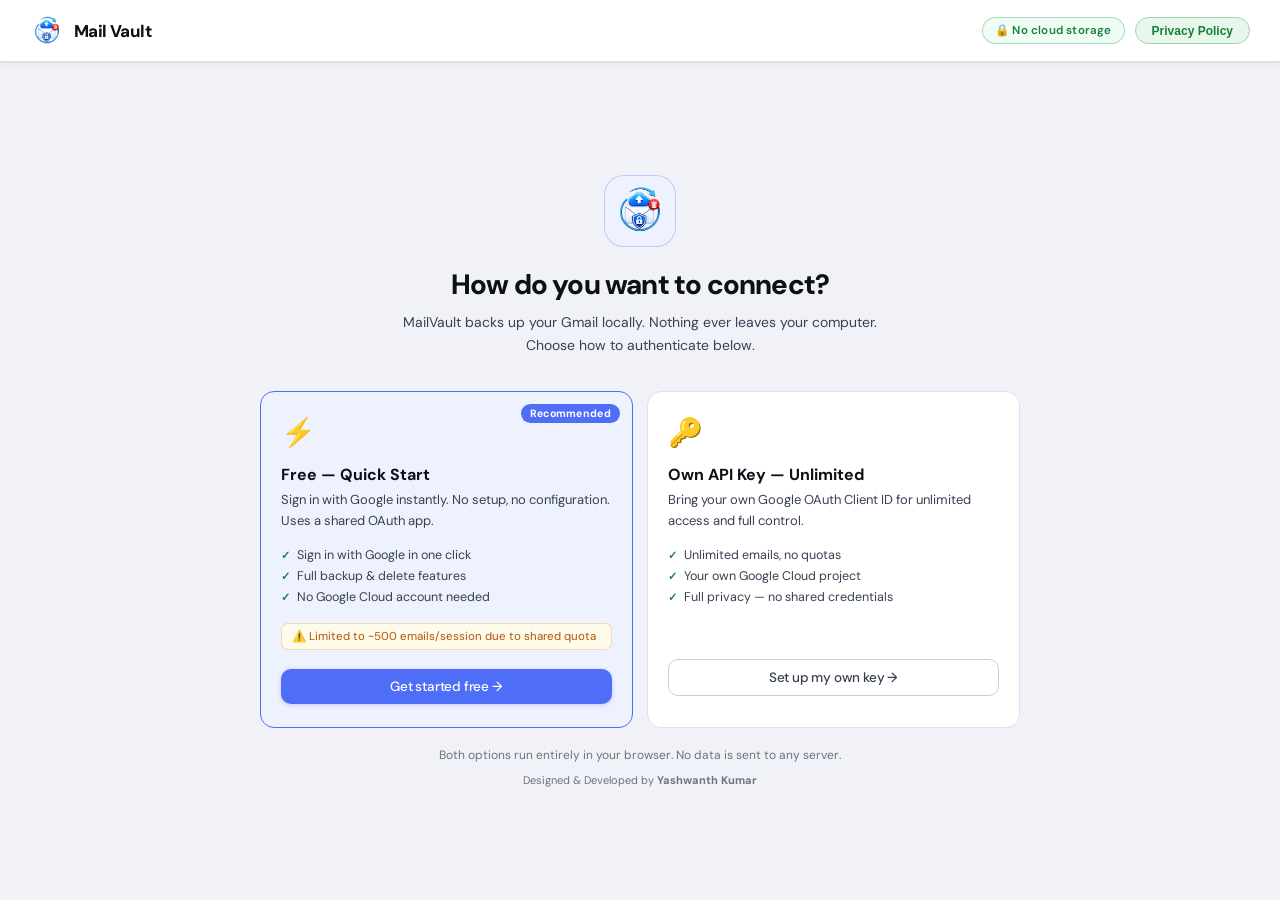
==== index.html @ 52eaf124 "Rename mailvault.html to index.html" ====
<!DOCTYPE html>
<html lang="en">
<head>
<meta charset="UTF-8">
<meta name="viewport" content="width=device-width, initial-scale=1.0">
<title>MailVault — Gmail Backup</title>
<link href="https://fonts.googleapis.com/css2?family=DM+Sans:ital,opsz,wght@0,9..40,300;0,9..40,400;0,9..40,500;0,9..40,600;0,9..40,700;1,9..40,300&family=DM+Mono:wght@400;500&display=swap" rel="stylesheet">
<style>
:root{
  --bg:#f0f2f7;
  --bg2:#ffffff;
  --bg3:#f5f6f9;
  --bg4:#e4e7ed;
  --br:#dde1e9;
  --br2:#c8cdd8;
  --tx:#0d1117;
  --tx2:#374151;
  --tx3:#6b7280;
  --ac:#4f6ef7;
  --ac2:#3a58e0;
  --acbg:#eef1fe;
  --acbr:rgba(79,110,247,.3);
  --gn:#15803d;
  --gnbg:#f0fdf4;
  --gnbr:rgba(21,128,61,.3);
  --rd:#dc2626;
  --rdbg:#fef2f2;
  --rdbr:rgba(220,38,38,.25);
  --am:#b45309;
  --ambg:#fffbeb;
  --r:10px;
  --rl:14px;
  --sh:0 1px 3px rgba(0,0,0,.06),0 4px 16px rgba(0,0,0,.06);
  --shsm:0 2px 6px rgba(0,0,0,.07);
  --shmd:0 8px 32px rgba(0,0,0,.12);
}
*,*::before,*::after{box-sizing:border-box;margin:0;padding:0}
html{font-size:15px;-webkit-font-smoothing:antialiased;-moz-osx-font-smoothing:grayscale}
body{font-family:'DM Sans',sans-serif;background:var(--bg);color:var(--tx);min-height:100vh}
code,.mono{font-family:'DM Mono',monospace}

::-webkit-scrollbar{width:6px;height:6px}
::-webkit-scrollbar-track{background:transparent}
::-webkit-scrollbar-thumb{background:var(--bg4);border-radius:3px}

/* HEADER */
header{
  background:rgba(255,255,255,.97);
  backdrop-filter:blur(20px);
  border-bottom:1px solid var(--br);
  height:62px;display:flex;align-items:center;justify-content:space-between;
  padding:0 2rem;position:sticky;top:0;z-index:50;
  box-shadow:0 1px 0 var(--br),0 2px 8px rgba(0,0,0,.05);
}
.privacy-btn{
    display:inline-flex;
    align-items:center;
    justify-content:center;

    padding:8px 16px;      /* match badge */
    height:27.5px;           /* fixed height */

    border-radius:999px;
    border:1px solid #9fd3a9;

    background:#e8f7ec;
    color:#15803d;

    font-size:12px;
    font-weight:600;
    text-decoration:none;

    box-sizing:border-box;
    transition:all .2s ease;
}

.privacy-btn:hover{
    background:#fee2e2;
    border-color:#fca5a5;
    color:#dc2626;
}
.logo{display:flex;align-items:center;gap:10px;font-size:17px;font-weight:800;letter-spacing:-.6px;color:var(--tx)}
.logo-icon{
  width:34px;height:34px;border-radius:10px;
  background:transparent;
  display:flex;align-items:center;justify-content:center;
  box-shadow:none;
}
.logo em{color:var(--ac);font-style:normal}
.hdr-r{display:flex;align-items:center;gap:10px}
.badge{font-size:11.5px;font-weight:600;padding:5px 12px;border-radius:20px;background:var(--gnbg);color:var(--gn);border:1px solid var(--gnbr);letter-spacing:.2px}
.uchip{display:none;align-items:center;gap:8px;background:var(--bg3);border:1px solid var(--br);border-radius:30px;padding:4px 12px 4px 5px}
.uav{width:28px;height:28px;border-radius:50%;background:linear-gradient(135deg,#4f6ef7,#818cf8);color:#fff;display:flex;align-items:center;justify-content:center;font-size:12px;font-weight:700}
.uem{font-size:12.5px;color:var(--tx2);font-weight:500}
.usig{background:none;border:none;color:var(--tx3);font-size:12px;cursor:pointer;padding:2px 6px;border-radius:5px;transition:color .15s;font-family:inherit}
.usig:hover{color:var(--rd)}

/* BUTTONS */
.btn{display:inline-flex;align-items:center;justify-content:center;gap:7px;padding:9px 18px;border-radius:var(--r);font-size:13.5px;font-weight:500;cursor:pointer;border:none;transition:all .15s;white-space:nowrap;font-family:'DM Sans',sans-serif;letter-spacing:-.2px}
.btn:disabled{opacity:.35;cursor:not-allowed}
.btn-pr{background:var(--ac);color:#fff;box-shadow:0 1px 4px rgba(79,110,247,.3)}
.btn-pr:hover:not(:disabled){background:var(--ac2);transform:translateY(-1px);box-shadow:0 4px 12px rgba(79,110,247,.35)}
.btn-gh{background:var(--bg2);color:var(--tx2);border:1px solid var(--br2)}
.btn-gh:hover:not(:disabled){background:var(--bg3);color:var(--tx)}
.btn-gn{background:var(--gnbg);color:var(--gn);border:1px solid var(--gnbr)}
.btn-gn:hover:not(:disabled){background:#dcfce7}
.btn-rd{background:var(--rdbg);color:var(--rd);border:1px solid var(--rdbr)}
.btn-rd:hover:not(:disabled){background:#fecaca}
.btn-sm{padding:6px 13px;font-size:12.5px}
.btn-full{width:100%}

/* ═══ NEW: LANDING / TIER SELECTION ═════════════════════════════════ */
#landing-screen{display:flex;align-items:center;justify-content:center;min-height:calc(100vh - 62px);padding:2rem}
.tier-wrap{max-width:760px;width:100%;text-align:center}
.tier-hero{margin-bottom:2.25rem}
.tier-icon{width:72px;height:72px;border-radius:20px;background:var(--acbg);border:1px solid var(--acbr);display:flex;align-items:center;justify-content:center;margin:0 auto 1.25rem;font-size:32px}
.tier-title{font-size:28px;font-weight:800;letter-spacing:-.8px;margin-bottom:.5rem}
.tier-sub{font-size:14px;color:var(--tx2);line-height:1.65}
.tier-cards{display:grid;grid-template-columns:1fr 1fr;gap:14px;margin-bottom:1.25rem}
.tier-card{background:var(--bg2);border:1.5px solid var(--br);border-radius:var(--rl);padding:1.5rem 1.35rem;text-align:left;cursor:pointer;transition:all .2s;position:relative;overflow:hidden}
.tier-card:hover{border-color:var(--ac);box-shadow:var(--shmd);transform:translateY(-2px)}
.tier-card.recommended{border-color:var(--ac);background:var(--acbg)}
.tier-card.recommended::before{content:'Recommended';position:absolute;top:12px;right:12px;font-size:10.5px;font-weight:700;background:var(--ac);color:#fff;padding:3px 9px;border-radius:20px;letter-spacing:.3px}
.tc-icon{font-size:28px;margin-bottom:.85rem}
.tc-name{font-size:16px;font-weight:700;margin-bottom:.35rem;color:var(--tx)}
.tc-desc{font-size:13px;color:var(--tx2);line-height:1.6;margin-bottom:1rem}
.tc-perks{display:flex;flex-direction:column;gap:5px;margin-bottom:1.25rem}
.tc-perk{font-size:12.5px;color:var(--tx2);display:flex;align-items:flex-start;gap:7px}
.tc-perk::before{content:'✓';color:var(--gn);font-weight:700;font-size:11px;margin-top:1px;flex-shrink:0}
.tc-limit{font-size:11.5px;color:var(--am);background:var(--ambg);border:1px solid rgba(180,83,9,.2);padding:5px 10px;border-radius:7px;margin-bottom:1.25rem}
.tier-footer{font-size:12px;color:var(--tx3);line-height:1.55}

/* ═══ MODIFIED LOGIN ═══════════════════════════════════════════════════ */
#login-screen{display:none;align-items:center;justify-content:center;min-height:calc(100vh - 62px);padding:2rem}
.lcrd{background:var(--bg2);border:1px solid var(--br);border-radius:20px;box-shadow:var(--shmd);padding:2.5rem 2.25rem;max-width:480px;width:100%;text-align:center;position:relative;overflow:hidden}
.lcrd::before{content:'';position:absolute;top:-80px;left:50%;transform:translateX(-50%);width:300px;height:200px;background:radial-gradient(ellipse,rgba(79,110,247,.08) 0%,transparent 70%);pointer-events:none}
.lic{width:64px;height:64px;border-radius:18px;background:var(--acbg);border:1px solid var(--acbr);display:flex;align-items:center;justify-content:center;margin:0 auto 1.25rem;font-size:28px}
.ltit{font-size:24px;font-weight:700;letter-spacing:-.6px;margin-bottom:.45rem}
.lsub{font-size:13.5px;color:var(--tx2);line-height:1.65;margin-bottom:1.75rem}
.pbox2{background:var(--bg3);border:1px solid var(--br);border-radius:var(--r);padding:.9rem 1.1rem;text-align:left;margin-bottom:1.5rem}
.ptit{font-size:10.5px;font-weight:600;text-transform:uppercase;letter-spacing:.8px;color:var(--tx3);margin-bottom:.65rem}
.perm{display:flex;align-items:center;gap:9px;font-size:13px;color:var(--tx2);padding:4px 0}
.pok::before{content:'✓';color:var(--gn);font-weight:700;font-size:11px;width:18px;height:18px;background:var(--gnbg);border:1px solid var(--gnbr);border-radius:50%;display:inline-flex;align-items:center;justify-content:center;flex-shrink:0}
.pno::before{content:'✗';color:var(--rd);font-weight:700;font-size:11px;width:18px;height:18px;background:var(--rdbg);border:1px solid var(--rdbr);border-radius:50%;display:inline-flex;align-items:center;justify-content:center;flex-shrink:0}
.priv{font-size:11.5px;color:var(--tx3);margin-top:.9rem;line-height:1.55}
.steps{text-align:left;margin-bottom:1.25rem}
.step{display:flex;gap:12px;padding:10px 0;border-bottom:1px solid var(--br);font-size:13px;color:var(--tx2);line-height:1.55}
.step:last-child{border:none}
.snum{width:22px;height:22px;border-radius:50%;background:var(--acbg);border:1px solid var(--acbr);color:var(--ac);display:flex;align-items:center;justify-content:center;font-size:11px;font-weight:700;flex-shrink:0;margin-top:1px}
.step a{color:var(--ac);text-decoration:none}.step a:hover{text-decoration:underline}
.step code{background:var(--bg3);padding:1px 6px;border-radius:5px;font-size:12px;border:1px solid var(--br);color:var(--tx2)}
.flbl{display:block;font-size:12px;font-weight:500;color:var(--tx2);text-align:left;margin-bottom:6px}
.finp{width:100%;font-size:13px;padding:10px 13px;border:1px solid var(--br2);border-radius:var(--r);background:var(--bg2);color:var(--tx);outline:none;transition:all .15s;margin-bottom:12px;font-family:inherit}
.finp:focus{border-color:var(--ac);box-shadow:0 0 0 3px rgba(79,110,247,.1)}
.finp::placeholder{color:var(--tx3)}
.back-link{font-size:12.5px;color:var(--tx3);cursor:pointer;margin-top:1rem;display:inline-block;text-decoration:underline}
.back-link:hover{color:var(--ac)}

/* free tier notice inside login card */
.free-notice{background:var(--gnbg);border:1px solid var(--gnbr);border-radius:var(--r);padding:.75rem 1rem;text-align:left;font-size:13px;color:var(--gn);margin-bottom:1.25rem;line-height:1.55}
.free-notice strong{display:block;margin-bottom:3px;font-size:13.5px}

/* DASHBOARD */
#dash{display:none;max-width:1140px;margin:0 auto;padding:1.75rem 1.5rem 6rem}

/* STAT CARDS */
.sgrid{display:grid;grid-template-columns:repeat(5,1fr);gap:12px;margin-bottom:1.4rem}
.scard{background:var(--bg2);border:1px solid var(--br);border-radius:var(--rl);padding:1.1rem 1.25rem;position:relative;overflow:hidden;box-shadow:var(--shsm);transition:box-shadow .2s,transform .15s}
.scard:hover{box-shadow:var(--shmd);transform:translateY(-1px)}
.scard::after{content:'';position:absolute;top:0;left:0;right:0;height:3px;background:linear-gradient(90deg,var(--ac),#818cf8);opacity:0;transition:opacity .2s}
.scard:hover::after{opacity:1}
.slbl{font-size:10px;font-weight:700;text-transform:uppercase;letter-spacing:.9px;color:var(--tx3);margin-bottom:8px}
.sval{font-size:28px;font-weight:800;letter-spacing:-1.5px;color:var(--tx);line-height:1}
.ssub{font-size:11.5px;color:var(--tx3);margin-top:5px;font-weight:500}
.scard-icon{position:absolute;top:.9rem;right:.9rem;width:34px;height:34px;border-radius:9px;display:flex;align-items:center;justify-content:center;font-size:16px;background:var(--acbg);border:1px solid var(--acbr)}
.scard-icon.red{background:var(--rdbg);border-color:var(--rdbr)}
.scard-icon.green{background:var(--gnbg);border-color:var(--gnbr)}
.scard-icon.amber{background:var(--ambg);border-color:rgba(180,83,9,.2)}

/* DATE RANGE SECTION */
.drp-section{background:var(--bg2);border:1px solid var(--br);border-radius:var(--rl);padding:1.4rem 1.5rem;margin-bottom:12px;box-shadow:var(--shsm)}
.drp-title{font-size:13.5px;font-weight:700;color:var(--tx);margin-bottom:1rem;display:flex;align-items:center;gap:8px}
.drp-title span{color:var(--tx3);font-weight:400;font-size:13px}
.drp-row{display:flex;align-items:flex-end;gap:12px;flex-wrap:wrap}
.drp-grp{display:flex;flex-direction:column;gap:6px;min-width:120px}
.drp-grp label{font-size:11px;font-weight:600;text-transform:uppercase;letter-spacing:.6px;color:var(--tx3)}
.drp-inner{display:flex;gap:6px}
.fsel{padding:9px 30px 9px 12px;border:1px solid var(--br2);border-radius:var(--r);font-size:13px;background:var(--bg2);color:var(--tx);outline:none;cursor:pointer;font-family:inherit;transition:all .15s;appearance:none;-webkit-appearance:none;background-image:url("data:image/svg+xml,%3Csvg xmlns='http://www.w3.org/2000/svg' width='12' height='12' viewBox='0 0 24 24' fill='none' stroke='%239ca3af' stroke-width='2'%3E%3Cpath d='M6 9l6 6 6-6'/%3E%3C/svg%3E");background-repeat:no-repeat;background-position:right 10px center}
.fsel:focus{border-color:var(--ac);box-shadow:0 0 0 3px rgba(79,110,247,.1)}
.drp-sep{display:flex;align-items:center;padding-bottom:10px;color:var(--tx3);font-size:13px;font-weight:500}
.drp-actions{display:flex;gap:8px;align-items:flex-end;padding-bottom:1px;margin-left:auto}

/* TOOLBAR */
.tbar{background:var(--bg2);border:1px solid var(--br);border-radius:var(--r);padding:.75rem 1rem;margin-bottom:10px;display:flex;align-items:center;gap:10px;flex-wrap:wrap;box-shadow:var(--shsm)}
.swrap{flex:1;min-width:200px;position:relative}
.sico{position:absolute;left:11px;top:50%;transform:translateY(-50%);color:var(--tx3);pointer-events:none;font-size:14px}
.sinp{width:100%;padding:8.5px 12px 8.5px 34px;border:1px solid var(--br2);border-radius:var(--r);font-size:13.5px;background:var(--bg);color:var(--tx);outline:none;transition:all .15s;font-family:inherit}
.sinp:focus{border-color:var(--ac);box-shadow:0 0 0 3px rgba(79,110,247,.1)}
.sinp::placeholder{color:var(--tx3)}

/* EMAIL LIST */
.lcrd2{background:var(--bg2);border:1px solid var(--br);border-radius:var(--rl);overflow:hidden;box-shadow:var(--shsm)}
.lhdr{display:flex;align-items:center;gap:10px;padding:.8rem 1.1rem;background:var(--bg3);border-bottom:1px solid var(--br);font-size:13px;color:var(--tx2)}
.lhdr label{cursor:pointer;display:flex;align-items:center;gap:8px;font-weight:600}
.sbadge{background:var(--acbg);color:var(--ac);border:1px solid var(--acbr);font-size:11.5px;font-weight:700;padding:2px 10px;border-radius:12px}
.plbl{margin-left:auto;font-size:12px;color:var(--tx3);font-weight:500}
.erows{display:flex;flex-direction:column}
.erow{display:flex;align-items:center;gap:12px;padding:12px 14px;border-bottom:1px solid var(--br);cursor:pointer;transition:background .1s;user-select:none}
.erow:last-child{border-bottom:none}
.erow:hover{background:#f8f9ff}
.erow.sel{background:var(--acbg)}
.erow input[type=checkbox]{width:16px;height:16px;flex-shrink:0;accent-color:var(--ac);cursor:pointer}
.emeta{flex:1;min-width:0;display:grid;grid-template-columns:200px 1fr;gap:0 12px;align-items:center}
.efrom{font-size:13px;font-weight:700;color:var(--tx);white-space:nowrap;overflow:hidden;text-overflow:ellipsis}
.esubj{font-size:13.5px;color:var(--tx2);white-space:nowrap;overflow:hidden;text-overflow:ellipsis}
.esubj em{color:var(--tx3);font-style:normal}
.esz{font-size:11.5px;color:var(--tx3);flex-shrink:0;width:55px;text-align:right;font-weight:500}
.edt{font-size:11.5px;color:var(--tx3);flex-shrink:0;width:90px;text-align:right;font-weight:500}
.empty{padding:4.5rem 2rem;text-align:center;color:var(--tx3);font-size:14px}
.eico{font-size:40px;margin-bottom:.85rem;opacity:.5}
.empty-title{font-size:16px;font-weight:700;color:var(--tx2);margin-bottom:.4rem}
.empty-sub{font-size:13px;color:var(--tx3);line-height:1.6}
.pgn{display:flex;justify-content:center;align-items:center;gap:8px;padding:.85rem;border-top:1px solid var(--br);background:var(--bg3)}

/* TABS */
.tabs{display:flex;border-bottom:1px solid var(--br);background:var(--bg3)}
.tab{padding:11px 18px;font-size:13.5px;font-weight:500;color:var(--tx3);cursor:pointer;border-bottom:2px solid transparent;margin-bottom:-1px;transition:all .15s;display:flex;align-items:center;gap:6px}
.tab.on{color:var(--ac);border-bottom-color:var(--ac)}
.tab:hover:not(.on){color:var(--tx2)}
.tpan{display:none;padding:1.1rem}.tpan.on{display:block}

/* LOG */
#logbox{font-family:'DM Mono',monospace;font-size:12px;background:#f8f9fb;color:#4b5563;border-radius:8px;border:1px solid var(--br);padding:1rem;max-height:320px;overflow-y:auto;line-height:2}
.lok{color:#16a34a}.lerr{color:#dc2626}.linf{color:#4f6ef7}

/* ACTION BAR */
.abar{position:fixed;bottom:0;left:0;right:0;z-index:40;background:rgba(255,255,255,.98);backdrop-filter:blur(20px);border-top:1px solid var(--br);box-shadow:0 -4px 24px rgba(0,0,0,.08);display:flex;align-items:center;justify-content:space-between;padding:.9rem 2rem;gap:12px}
.ainf{font-size:13.5px;color:var(--tx2);font-weight:500}.ainf strong{color:var(--tx);font-weight:700}
.abtns{display:flex;gap:8px}

/* MODALS */
.mbg{display:none;position:fixed;inset:0;background:rgba(0,0,0,.35);backdrop-filter:blur(4px);z-index:200;align-items:center;justify-content:center}
.mbox{background:var(--bg2);border-radius:var(--rl);padding:1.75rem 2rem;max-width:440px;width:90%;box-shadow:var(--shmd);border:1px solid var(--br);animation:mslide .2s ease}
@keyframes mslide{from{transform:translateY(8px);opacity:0}to{transform:translateY(0);opacity:1}}
.mtit{font-size:18px;font-weight:700;margin-bottom:.5rem;letter-spacing:-.4px}
.mbdy{font-size:13.5px;color:var(--tx2);line-height:1.65;margin-bottom:1.5rem}
.mft{display:flex;gap:8px;justify-content:flex-end}

/* PROGRESS MODAL */
#progmod{display:none;position:fixed;inset:0;background:rgba(0,0,0,.4);backdrop-filter:blur(4px);z-index:300;align-items:center;justify-content:center}
.pmod-box{background:var(--bg2);border-radius:var(--rl);padding:1.75rem 2rem;max-width:500px;width:90%;box-shadow:var(--shmd);border:1px solid var(--br);animation:mslide .2s ease}
.prog-header{display:flex;align-items:flex-start;justify-content:space-between;gap:12px;margin-bottom:.25rem}
.ptitl{font-size:16px;font-weight:700;letter-spacing:-.3px;color:var(--tx);flex:1;line-height:1.4}
.pstat{font-size:12.5px;color:var(--tx3);margin-bottom:1rem;min-height:18px}
.ptrk{height:8px;background:var(--bg4);border-radius:6px;overflow:hidden;margin-bottom:.5rem}
.pfil{height:100%;background:linear-gradient(90deg,var(--ac),#818cf8);border-radius:6px;width:0%;transition:width .3s ease}
.prog-meta{display:flex;justify-content:space-between;align-items:center;margin-bottom:1.1rem}
.prog-count{font-size:12px;color:var(--tx3)}
.prog-count strong{color:var(--tx);font-weight:600}
.prog-time{font-size:12px;font-weight:500;padding:3px 10px;border-radius:20px;background:var(--acbg);color:var(--ac);border:1px solid var(--acbr)}
.prog-time.done{background:var(--gnbg);color:var(--gn);border-color:var(--gnbr)}
.stages{display:flex;gap:6px;margin-bottom:1.1rem;flex-wrap:wrap}
.stage-pill{font-size:11px;font-weight:500;padding:3px 10px;border-radius:20px;background:var(--bg3);color:var(--tx3);border:1px solid var(--br);transition:all .2s}
.stage-pill.active{background:var(--acbg);color:var(--ac);border-color:var(--acbr)}
.stage-pill.done-pill{background:var(--gnbg);color:var(--gn);border-color:var(--gnbr)}
.att-prog{display:none;background:var(--bg3);border:1px solid var(--br);border-radius:8px;padding:.65rem .9rem;margin-bottom:1rem}
.att-prog.show{display:block}
.att-label{font-size:11.5px;color:var(--tx2);margin-bottom:5px;white-space:nowrap;overflow:hidden;text-overflow:ellipsis}
.att-bar-wrap{height:4px;background:var(--bg4);border-radius:3px;overflow:hidden}
.att-bar{height:100%;background:var(--am);border-radius:3px;width:0%;transition:width .2s}
.pspin{display:flex;align-items:center;gap:10px;font-size:12.5px;color:var(--tx2);margin-bottom:1rem}
.spin{width:14px;height:14px;border:2px solid var(--acbr);border-top-color:var(--ac);border-radius:50%;animation:sp .65s linear infinite;flex-shrink:0}
@keyframes sp{to{transform:rotate(360deg)}}
.prog-tip{background:var(--bg3);border:1px solid var(--br);border-radius:8px;padding:.6rem .9rem;font-size:12px;color:var(--tx3);margin-bottom:1rem;line-height:1.5}
.prog-tip strong{color:var(--tx2)}
.prog-footer{display:flex;align-items:center;justify-content:space-between}

/* NOTICES */
.notice{font-size:13px;padding:10px 14px;border-radius:8px;line-height:1.55;margin-bottom:1rem}
.nblue{background:var(--acbg);color:var(--ac);border:1px solid var(--acbr)}
.namber{background:var(--ambg);color:var(--am);border:1px solid rgba(180,83,9,.2)}
.result-notice{display:none;margin:12px;font-size:13px;padding:10px 14px;border-radius:8px;line-height:1.55}

/* tier-mode badge shown in header area */
.tier-badge{font-size:11px;font-weight:600;padding:4px 10px;border-radius:20px;background:var(--acbg);color:var(--ac);border:1px solid var(--acbr)}
.tier-badge.pro{background:var(--ambg);color:var(--am);border-color:rgba(180,83,9,.2)}

@media(max-width:900px){
  .sgrid{grid-template-columns:repeat(3,1fr)}
  .tier-cards{grid-template-columns:1fr}
}
@media(max-width:720px){
  .sgrid{grid-template-columns:repeat(2,1fr)}
  .emeta{grid-template-columns:1fr}
  .efrom{display:none}
  #dash{padding:1rem 1rem 5rem}
  .abar{padding:.75rem 1rem}
  .drp-row{gap:8px}
  .drp-actions{margin-left:0;width:100%}
  .drp-actions .btn{flex:1}
  .stages{display:none}
}
</style>
</head>
<body>

<header>
  <div class="logo">
    <div class="logo-icon"><img src="logo.png" width="42" height="42" style="border-radius:6px"></div>
    Mail Vault
  </div>
  <div class="hdr-r">
    <span class="badge">🔒 No cloud storage</span>
<button onclick="window.location.href='privacy.html'" class="privacy-btn">
      Privacy Policy
    </button>    <span id="tier-badge-hdr" style="display:none" class="tier-badge"></span>
    <div id="uchip" class="uchip">
      <div class="uav" id="uav">?</div>
      <span class="uem" id="uem"></span>
      <button class="usig" onclick="signOut()">Sign out</button>
    </div>
  </div>
</header>

<!-- ════════════ LANDING: TIER SELECTION ════════════ -->
<div id="landing-screen">
  <div class="tier-wrap">
    <div class="tier-hero">
      <div class="tier-icon"><img src="logo.png" width="70" height="70" style="border-radius:6px"></div>
      <h1 class="tier-title">How do you want to connect?</h1>
      <p class="tier-sub">MailVault backs up your Gmail locally. Nothing ever leaves your computer.<br>Choose how to authenticate below.</p>
    </div>
    <div class="tier-cards">

      <!-- FREE TIER -->
      <div class="tier-card recommended" onclick="chooseTier('free')">
        <div class="tc-icon">⚡</div>
        <div class="tc-name">Free — Quick Start</div>
        <div class="tc-desc">Sign in with Google instantly. No setup, no configuration. Uses a shared OAuth app.</div>
        <div class="tc-perks">
          <div class="tc-perk">Sign in with Google in one click</div>
          <div class="tc-perk">Full backup &amp; delete features</div>
          <div class="tc-perk">No Google Cloud account needed</div>
        </div>
        <div class="tc-limit">⚠️ Limited to ~500 emails/session due to shared quota</div>
        <button class="btn btn-pr btn-full" style="pointer-events:none">Get started free →</button>
      </div>

      <!-- PRO / OWN KEY TIER -->
      <div class="tier-card" onclick="chooseTier('own')">
        <div class="tc-icon">🔑</div>
        <div class="tc-name">Own API Key — Unlimited</div>
        <div class="tc-desc">Bring your own Google OAuth Client ID for unlimited access and full control.</div>
        <div class="tc-perks">
          <div class="tc-perk">Unlimited emails, no quotas</div>
          <div class="tc-perk">Your own Google Cloud project</div>
          <div class="tc-perk">Full privacy — no shared credentials</div>
        </div>
        <div style="height:36px"></div><!-- spacer to match limit box height -->
        <button class="btn btn-gh btn-full" style="pointer-events:none">Set up my own key →</button>
      </div>

    </div>
    <p class="tier-footer">Both options run entirely in your browser. No data is sent to any server.</p>
    <p style="font-size:11px;color:var(--tx3);margin-top:.5rem">Designed &amp; Developed by <strong>Yashwanth Kumar</strong></p>
  </div>
</div>

<!-- ════════════ LOGIN ════════════ -->
<div id="login-screen">
  <div class="lcrd">
    <div class="lic"><img src="logo.png" width="70" height="70" style="border-radius:6px"></div>
    <h1 class="ltit" id="login-title">Sign in to Gmail</h1>
    <p class="lsub" id="login-sub">Back up your Gmail to your device.<br>Nothing ever leaves your computer.</p>

    <!-- Permissions box (always shown) -->
    <div class="pbox2">
      <div class="ptit">This app will</div>
      <div class="perm pok">Read your emails &amp; attachments</div>
      <div class="perm pok">Move emails to Trash when you ask</div>
      <div class="perm pok">Permanently delete Trash when you ask</div>
      <div class="perm pno">Upload anything to any server</div>
      <div class="perm pno">Send emails on your behalf</div>
    </div>

    <!-- FREE TIER: one-click sign in -->
    <div id="free-sec" style="display:none">
      <div class="free-notice">
        <strong>⚡ Free tier active</strong>
        Using the shared MailVault OAuth app. Fetching is capped at ~500 emails per session to stay within shared quota.
      </div>
      <button class="btn btn-pr btn-full" onclick="doSignIn()">
        <svg width="17" height="17" viewBox="0 0 18 18" fill="none"><path d="M17.64 9.2c0-.637-.057-1.251-.164-1.84H9v3.481h4.844c-.209 1.125-.843 2.078-1.796 2.716v2.259h2.908c1.702-1.567 2.684-3.875 2.684-6.615z" fill="#4285F4"/><path d="M9 18c2.43 0 4.467-.806 5.956-2.18l-2.908-2.259c-.806.54-1.837.86-3.048.86-2.344 0-4.328-1.584-5.036-3.711H.957v2.332A8.997 8.997 0 0 0 9 18z" fill="#34A853"/><path d="M3.964 10.71A5.41 5.41 0 0 1 3.682 9c0-.593.102-1.17.282-1.71V4.958H.957A8.996 8.996 0 0 0 0 9c0 1.452.348 2.827.957 4.042l3.007-2.332z" fill="#FBBC05"/><path d="M9 3.58c1.321 0 2.508.454 3.44 1.345l2.582-2.58C13.463.891 11.426 0 9 0A8.997 8.997 0 0 0 .957 4.958L3.964 6.29C4.672 4.163 6.656 3.58 9 3.58z" fill="#EA4335"/></svg>
        Sign in with Google
      </button>
    </div>

    <!-- OWN KEY TIER: setup steps + CID input -->
    <div id="setup-sec" style="display:none">
      <div class="notice namber" style="text-align:left;margin-bottom:1rem">
        ⚙️ <strong>One-time setup</strong> — get a free Google OAuth Client ID below (~3 min).
      </div>
      <div class="steps">
        <div class="step"><div class="snum">1</div><div>Go to <a href="https://console.cloud.google.com/" target="_blank">Google Cloud Console</a> → Create project → Enable <strong>Gmail API</strong></div></div>
        <div class="step"><div class="snum">2</div><div><strong>Credentials</strong> → OAuth 2.0 Client ID → Web app → Add <code id="origin-hint">this page's origin</code> as Authorized origin</div></div>
        <div class="step"><div class="snum">3</div><div><strong>OAuth Consent Screen</strong> → Testing → Add your Gmail as a test user</div></div>
        <div class="step"><div class="snum">4</div><div>Copy the Client ID and paste below</div></div>
      </div>
      <label class="flbl" for="cidinp">Google OAuth Client ID</label>
      <input type="text" id="cidinp" class="finp" placeholder="000000000-xxxx.apps.googleusercontent.com" />
      <button class="btn btn-pr btn-full" onclick="saveCid()">Save &amp; Connect Gmail →</button>
    </div>

    <!-- "Already have saved key" sign-in button (own-key after first setup) -->
    <div id="signin-sec" style="display:none">
      <button class="btn btn-pr btn-full" onclick="doSignIn()">
        <svg width="17" height="17" viewBox="0 0 18 18" fill="none"><path d="M17.64 9.2c0-.637-.057-1.251-.164-1.84H9v3.481h4.844c-.209 1.125-.843 2.078-1.796 2.716v2.259h2.908c1.702-1.567 2.684-3.875 2.684-6.615z" fill="#4285F4"/><path d="M9 18c2.43 0 4.467-.806 5.956-2.18l-2.908-2.259c-.806.54-1.837.86-3.048.86-2.344 0-4.328-1.584-5.036-3.711H.957v2.332A8.997 8.997 0 0 0 9 18z" fill="#34A853"/><path d="M3.964 10.71A5.41 5.41 0 0 1 3.682 9c0-.593.102-1.17.282-1.71V4.958H.957A8.996 8.996 0 0 0 0 9c0 1.452.348 2.827.957 4.042l3.007-2.332z" fill="#FBBC05"/><path d="M9 3.58c1.321 0 2.508.454 3.44 1.345l2.582-2.58C13.463.891 11.426 0 9 0A8.997 8.997 0 0 0 .957 4.958L3.964 6.29C4.672 4.163 6.656 3.58 9 3.58z" fill="#EA4335"/></svg>
        Sign in with Google
      </button>
      <div style="margin-top:.75rem;text-align:center">
        <span style="font-size:12px;color:var(--tx3)">Using saved Client ID · </span>
        <span style="font-size:12px;color:var(--ac);cursor:pointer;text-decoration:underline" onclick="showOwnSetup()">Change</span>
      </div>
    </div>

    <span class="back-link" onclick="goBack()">← Choose a different option</span>
    <p class="priv">Your token stays in memory only. We never store or transmit your emails.</p>
    <p style="font-size:11px;color:var(--tx3);margin-top:.5rem">Designed &amp; Developed by <strong>Yashwanth Kumar</strong></p>
  </div>
</div>

<!-- ════════════ DASHBOARD (unchanged) ════════════ -->
<div id="dash">

  <div class="sgrid">
    <div class="scard"><div class="scard-icon">📮</div><div class="slbl">Total in mailbox</div><div class="sval" id="stot">—</div><div class="ssub">all time</div></div>
    <div class="scard"><div class="scard-icon">📨</div><div class="slbl">Loaded</div><div class="sval" id="slod">0</div><div class="ssub">emails fetched</div></div>
    <div class="scard"><div class="scard-icon">✅</div><div class="slbl">Selected</div><div class="sval" id="ssel">0</div><div class="ssub">for action</div></div>
    <div class="scard"><div class="scard-icon">📦</div><div class="slbl">Est. size</div><div class="sval" id="ssz">0</div><div class="ssub">MB selected</div></div>
    <div class="scard" style="cursor:pointer" onclick="confirmPurge()" title="Click to permanently delete all trash">
      <div class="scard-icon red">🗑️</div>
      <div class="slbl">In Trash</div>
      <div class="sval" id="strash">—</div>
      <div class="ssub" id="strash-sub">click to purge</div>
    </div>
  </div>

  <!-- Date Range -->
  <div class="drp-section">
    <div class="drp-title">
      📅 Load emails by date range
      <span>— pick a start and end month to fetch</span>
    </div>
    <div class="drp-row">
      <div class="drp-grp">
        <label>From</label>
        <div class="drp-inner">
          <select id="startMon" class="fsel">
            <option value="1">Jan</option><option value="2">Feb</option><option value="3">Mar</option>
            <option value="4">Apr</option><option value="5">May</option><option value="6">Jun</option>
            <option value="7">Jul</option><option value="8">Aug</option><option value="9">Sep</option>
            <option value="10">Oct</option><option value="11">Nov</option><option value="12">Dec</option>
          </select>
          <select id="startYear" class="fsel"></select>
        </div>
      </div>
      <div class="drp-sep">→</div>
      <div class="drp-grp">
        <label>To</label>
        <div class="drp-inner">
          <select id="endMon" class="fsel">
            <option value="1">Jan</option><option value="2">Feb</option><option value="3">Mar</option>
            <option value="4">Apr</option><option value="5">May</option><option value="6">Jun</option>
            <option value="7">Jul</option><option value="8">Aug</option><option value="9">Sep</option>
            <option value="10">Oct</option><option value="11">Nov</option><option value="12">Dec</option>
          </select>
          <select id="endYear" class="fsel"></select>
        </div>
      </div>
      <div class="drp-actions">
        <button class="btn btn-pr" id="ldbtn" onclick="loadMails()">
          <svg width="14" height="14" viewBox="0 0 24 24" fill="none" stroke="currentColor" stroke-width="2.5"><path d="M21 15v4a2 2 0 0 1-2 2H5a2 2 0 0 1-2-2v-4"/><polyline points="7 10 12 15 17 10"/><line x1="12" y1="15" x2="12" y2="3"/></svg>
          Load emails
        </button>
        <button class="btn btn-gh btn-sm" onclick="clearMails()">Clear</button>
      </div>
    </div>
  </div>

  <!-- Filter bar -->
  <div class="tbar">
    <div class="swrap">
      <span class="sico">🔍</span>
      <input type="text" id="sinp" class="sinp" placeholder="Search sender or subject…" oninput="doFilter()" />
    </div>
    <select id="slbl2" class="fsel" onchange="doFilter()">
      <option value="">All labels</option>
      <option value="INBOX">Inbox</option>
      <option value="SENT">Sent</option>
      <option value="SPAM">Spam</option>
    </select>
  </div>

  <!-- List -->
  <div class="lcrd2">
    <div class="tabs">
      <div class="tab on" onclick="swTab('emails',this)">📧 Emails</div>
      <div class="tab" onclick="swTab('log',this)">🖥 Activity Log</div>
    </div>
    <div id="tab-emails" class="tpan on" style="padding:0">
      <div id="fnote" class="notice nblue" style="margin:12px;display:none">
        Pick a date range above and click <strong>Load emails</strong>. Nothing is uploaded.
      </div>
      <div id="result-notice" class="result-notice"></div>
      <div class="lhdr">
        <label><input type="checkbox" id="chkall" onchange="togAll(this.checked)" style="accent-color:var(--ac)" /> Select all visible</label>
        <span class="sbadge" id="selbadge" style="display:none"></span>
        <span class="plbl" id="plbl"></span>
      </div>
      <div id="erows" class="erows">
        <div class="empty">
          <div class="eico">📭</div>
          <div class="empty-title">No emails loaded</div>
          <div class="empty-sub">Select a date range above and click <strong>Load emails</strong></div>
        </div>
      </div>
      <div class="pgn" id="pgn" style="display:none"></div>
    </div>
    <div id="tab-log" class="tpan">
      <div id="logbox">Ready…</div>
    </div>
  </div>
</div>

<!-- Action bar -->
<div class="abar" id="abar" style="display:none">
  <div style="font-size:11px;color:var(--tx3)">Designed &amp; Developed by <strong>Yashwanth Kumar</strong></div>
  <div class="ainf" id="ainf">Select emails above to take action</div>
  <div class="abtns">
    <button class="btn btn-gn" id="dldtn" onclick="dlSelected()" disabled>
      <svg width="14" height="14" viewBox="0 0 24 24" fill="none" stroke="currentColor" stroke-width="2.5"><path d="M21 15v4a2 2 0 0 1-2 2H5a2 2 0 0 1-2-2v-4"/><polyline points="7 10 12 15 17 10"/><line x1="12" y1="15" x2="12" y2="3"/></svg>
      Download selected
    </button>
    <button class="btn btn-rd" id="deltbn" onclick="confirmDel()" disabled>
      <svg width="14" height="14" viewBox="0 0 24 24" fill="none" stroke="currentColor" stroke-width="2.5"><polyline points="3 6 5 6 21 6"/><path d="M19 6l-1 14a2 2 0 0 1-2 2H8a2 2 0 0 1-2-2L5 6"/><path d="M10 11v6M14 11v6"/></svg>
      Move to Trash
    </button>
  </div>
</div>

<!-- Delete modal -->
<div id="delmod" class="mbg">
  <div class="mbox">
    <div class="mtit">Move to Trash?</div>
    <div class="mbdy">You're about to move <strong id="delcnt"></strong> emails to Gmail Trash. They stay there 30 days before permanent deletion.<br><br>Make sure you've <strong>downloaded your backup first</strong>.</div>
    <div class="mft">
      <button class="btn btn-gh" onclick="closeMod('delmod')">Cancel</button>
      <button class="btn btn-rd" onclick="doDelete()">Yes, Move to Trash</button>
    </div>
  </div>
</div>

<!-- Purge Trash modal -->
<div id="purgemod" class="mbg">
  <div class="mbox">
    <div class="mtit" style="color:var(--rd)">⚠️ Permanently Delete Trash?</div>
    <div class="mbdy">This will <strong>permanently delete all <span id="purgecnt">—</span> emails</strong> currently in your Gmail Trash. This action <strong>cannot be undone</strong>.<br><br>Emails in trash are normally auto-deleted after 30 days. This deletes them immediately.</div>
    <div class="mft">
      <button class="btn btn-gh" onclick="closeMod('purgemod')">Cancel</button>
      <button class="btn btn-rd" onclick="doPurge()">Yes, Delete Permanently</button>
    </div>
  </div>
</div>

<!-- Progress modal -->
<div id="progmod">
  <div class="pmod-box">
    <div class="prog-header">
      <div>
        <div class="ptitl" id="ptitl">Preparing download…</div>
        <div class="pstat" id="pstat">Starting…</div>
      </div>
    </div>
    <div class="stages">
      <div class="stage-pill" id="stage-fetch">① Fetch content</div>
      <div class="stage-pill" id="stage-atts">② Attachments</div>
      <div class="stage-pill" id="stage-zip">③ Build ZIP</div>
      <div class="stage-pill" id="stage-compress">④ Compress</div>
    </div>
    <div class="ptrk"><div class="pfil" id="pfil"></div></div>
    <div class="prog-meta">
      <div class="prog-count"><strong id="pdon">0</strong> / <strong id="ptot">0</strong> emails</div>
      <div class="prog-time" id="prog-time">Estimating…</div>
    </div>
    <div class="att-prog" id="att-prog">
      <div class="att-label" id="att-label">Downloading attachment…</div>
      <div class="att-bar-wrap"><div class="att-bar" id="att-bar"></div></div>
    </div>
    <div class="prog-tip">
      💡 <strong>You can switch tabs</strong> while this runs. Come back when it's done — the download will appear automatically.
    </div>
    <div class="prog-footer">
      <div class="pspin"><div class="spin" id="prog-spin"></div><span id="prog-spin-txt">Working…</span></div>
      <button class="btn btn-gh btn-sm" onclick="dlCancel=true;setStat('Cancelling…')">✕ Cancel</button>
    </div>
  </div>
</div>

<script>
// ═══════════════════════════════════════════════════════════════════════════════
// OBFUSCATED FREE-TIER CLIENT ID
// ─────────────────────────────────────────────────────────────────────────────
// How this works:
//   1. The raw Client ID is XOR-encoded with a key and stored as base64 chunks.
//   2. At runtime, deobf() reassembles and decodes it — never stored in plain text.
//   3. The actual encoding is done OFFLINE by you using the encode-cid.html tool
//      (generated alongside this file). Replace the _E array below with your output.
//
// SECURITY NOTE: This is obfuscation, not encryption. It stops casual scraping
// and automated scans. For real security, lock Authorized Origins in Google Cloud
// Console to https://YOUR-GITHUB-USERNAME.github.io so the CID is useless elsewhere.
// ─────────────────────────────────────────────────────────────────────────────

// ⚠️ REPLACE THIS ARRAY with the output from encode-cid.html ⚠️
// Each element is a base64-encoded XOR'd chunk of your Client ID.
// Example format (NOT real data):
const _E = [
  "dG9QTVtAAA11blVBQRhcQD49",
  "fjcKGgEERFojPFQUVQZaQTkm",
  "JjEREQpHQlE7eAAFHAccUiI5",
  "KjoEAB8RQFYiOBUQAgAcViI7"
];

// XOR key — you can change this in encode-cid.html to match
const _K = [0x4d,0x56,0x61,0x75,0x6c,0x74,0x32,0x35];

function deobf(){
  try{
    const joined=_E.map(chunk=>{
      const raw=atob(chunk);
      return Array.from(raw).map((c,i)=>String.fromCharCode(c.charCodeAt(0)^_K[i%_K.length])).join('');
    }).join('');
    // Basic sanity check — valid Client IDs end with this
    if(!joined.includes('.apps.googleusercontent.com'))return null;
    return joined;
  }catch(e){return null;}
}

// ═══ STATE ═══════════════════════════════════════════════════════════════════
let CID='';           // active client ID (free or own)
let tierMode='';      // 'free' | 'own'
let tok=null,allMails=[],filtered=[],sel=new Set(),page=1,dlCancel=false;
const PG=50,MON=['','January','February','March','April','May','June','July','August','September','October','November','December'];
const FREE_CAP=500;   // max emails loaded in free tier per session

// Timing state for ETA
let dlStartTime=0,dlTotalSteps=0,dlDoneSteps=0;

// ═══ INIT ════════════════════════════════════════════════════════════════════
window.onload=()=>{
  buildDateSelectors();
  // Show the correct origin hint so users paste the right value in Cloud Console
  const el=document.getElementById('origin-hint');
  if(el)el.textContent=window.location.origin||'http://localhost';
  // If user had saved their own CID previously, go straight to own-key login
  const savedCid=localStorage.getItem('mv_cid');
  if(savedCid&&savedCid.includes('.apps.googleusercontent.com')){
    CID=savedCid;tierMode='own';
    document.getElementById('landing-screen').style.display='none';
    showScreen('login');
    showSignin();
    loadGapi(CID);
  }
};

function buildDateSelectors(){
  const now=new Date();
  const curYear=now.getFullYear(),curMon=now.getMonth()+1;
  const syEl=document.getElementById('startYear'),eyEl=document.getElementById('endYear');
  for(let y=curYear;y>=2004;y--){
    syEl.innerHTML+=`<option value="${y}">${y}</option>`;
    eyEl.innerHTML+=`<option value="${y}">${y}</option>`;
  }
  let sm=curMon-3,sy=curYear;
  if(sm<=0){sm+=12;sy--;}
  document.getElementById('startMon').value=sm;
  document.getElementById('startYear').value=sy;
  document.getElementById('endMon').value=curMon;
  document.getElementById('endYear').value=curYear;
}

// ═══ TIER SELECTION ═══════════════════════════════════════════════════════════
function chooseTier(tier){
  tierMode=tier;
  document.getElementById('landing-screen').style.display='none';
  showScreen('login');

  if(tier==='free'){
    // Decode embedded CID
    const decoded=deobf();
    if(!decoded){
      alert('Free tier is temporarily unavailable. Please use your own Client ID or try again later.');
      goBack();return;
    }
    CID=decoded;
    document.getElementById('login-title').textContent='Sign in with Google';
    document.getElementById('login-sub').textContent='Using the free MailVault shared app. Quick and easy.';
    document.getElementById('free-sec').style.display='block';
    document.getElementById('setup-sec').style.display='none';
    document.getElementById('signin-sec').style.display='none';
    loadGapi(CID);
    // Show tier badge
    setTierBadge('⚡ Free tier');
  }else{
    // Own key flow
    document.getElementById('login-title').textContent='Set up your API key';
    document.getElementById('login-sub').textContent='Bring your own Client ID for unlimited access.';
    showOwnSetup();
    setTierBadge('🔑 Own key', true);
  }
}

function showOwnSetup(){
  const savedCid=localStorage.getItem('mv_cid');
  if(savedCid&&savedCid.includes('.apps.googleusercontent.com')){
    document.getElementById('cidinp').value=savedCid;
    document.getElementById('setup-sec').style.display='none';
    document.getElementById('signin-sec').style.display='block';
    document.getElementById('free-sec').style.display='none';
  }else{
    document.getElementById('setup-sec').style.display='block';
    document.getElementById('signin-sec').style.display='none';
    document.getElementById('free-sec').style.display='none';
  }
}

function saveCid(){
  const v=document.getElementById('cidinp').value.trim();
  if(!v.includes('.apps.googleusercontent.com')){alert('Invalid Client ID — it should end in .apps.googleusercontent.com');return;}
  CID=v;tierMode='own';
  localStorage.setItem('mv_cid',CID);
  showSignin();
  loadGapi(CID);
}

function showSignin(){
  document.getElementById('setup-sec').style.display='none';
  document.getElementById('free-sec').style.display='none';
  document.getElementById('signin-sec').style.display='block';
}

function goBack(){
  showScreen('landing');
  tierMode='';CID='';
  // Reset all sections
  document.getElementById('free-sec').style.display='none';
  document.getElementById('setup-sec').style.display='none';
  document.getElementById('signin-sec').style.display='none';
  document.getElementById('tier-badge-hdr').style.display='none';
}

function showScreen(name){
  document.getElementById('landing-screen').style.display=name==='landing'?'flex':'none';
  document.getElementById('login-screen').style.display=name==='login'?'flex':'none';
  document.getElementById('dash').style.display=name==='dash'?'block':'none';
}

function setTierBadge(label,isPro){
  const el=document.getElementById('tier-badge-hdr');
  el.textContent=label;
  el.className='tier-badge'+(isPro?' pro':'');
  el.style.display='';
}

function loadGapi(clientId){
  if(document.getElementById('_gsi'))return;
  const s1=document.createElement('script');s1.id='_gsi';s1.src='https://accounts.google.com/gsi/client';document.head.appendChild(s1);
  const s2=document.createElement('script');s2.src='https://apis.google.com/js/api.js';
  s2.onload=()=>gapi.load('client',()=>gapi.client.init({discoveryDocs:['https://www.googleapis.com/discovery/v1/apis/gmail/v1/rest']}).then(()=>log('Gmail API ready','info')));
  document.head.appendChild(s2);
}

// ═══ AUTH ════════════════════════════════════════════════════════════════════
function doSignIn(){
  if(!CID){alert('No Client ID available. Please try again.');return;}
  google.accounts.oauth2.initTokenClient({
    client_id:CID,
    scope:'https://www.googleapis.com/auth/gmail.readonly https://www.googleapis.com/auth/gmail.modify https://mail.google.com/',
    callback:async(r)=>{
      if(r.error){log('Auth error: '+r.error,'err');return;}
      tok=r.access_token;gapi.client.setToken({access_token:tok});
      await getProfile();
      showScreen('dash');
      document.getElementById('abar').style.display='flex';
      document.getElementById('fnote').style.display='block';
      // Update tier badge label in dash
      if(tierMode==='free')setTierBadge('⚡ Free tier');
      else setTierBadge('🔑 Own key',true);
    }
  }).requestAccessToken();
}

async function getProfile(){
  try{
    const r=await gapi.client.gmail.users.getProfile({userId:'me'});
    const em=r.result.emailAddress;
    document.getElementById('uem').textContent=em;
    document.getElementById('uav').textContent=em[0].toUpperCase();
    document.getElementById('uchip').style.display='flex';
    document.getElementById('stot').textContent=(r.result.messagesTotal||0).toLocaleString();
    log('Signed in as '+em+(tierMode==='free'?' [Free tier — cap: '+FREE_CAP+' emails]':''),'ok');
    loadTrashCount();
  }catch(e){log('Profile error: '+e.message,'err');}
}

async function loadTrashCount(){
  try{
    let count=0,pt=null;
    do{
      const p={userId:'me',labelIds:['TRASH'],maxResults:500,fields:'messages/id,nextPageToken,resultSizeEstimate'};
      if(pt)p.pageToken=pt;
      const r=await gapi.client.gmail.users.messages.list(p);
      count+=(r.result.messages||[]).length;
      pt=r.result.nextPageToken;
    }while(pt);
    document.getElementById('strash').textContent=count.toLocaleString();
    document.getElementById('strash-sub').textContent=count>0?'click to purge':'trash is empty';
  }catch(e){document.getElementById('strash').textContent='?';}
}

function signOut(){
  if(tok)google.accounts.oauth2.revoke(tok,()=>{});
  tok=null;allMails=[];filtered=[];sel.clear();
  showScreen('landing');
  document.getElementById('uchip').style.display='none';
  document.getElementById('tier-badge-hdr').style.display='none';
  tierMode='';CID='';
  // Reset login sections
  document.getElementById('free-sec').style.display='none';
  document.getElementById('setup-sec').style.display='none';
  document.getElementById('signin-sec').style.display='none';
  document.getElementById('abar').style.display='none';
}

// ═══ LOAD EMAILS (Date Range) — UNCHANGED LOGIC + free tier cap ═══════════
function getDateRangeQuery(){
  const sm=parseInt(document.getElementById('startMon').value);
  const sy=parseInt(document.getElementById('startYear').value);
  const em=parseInt(document.getElementById('endMon').value);
  const ey=parseInt(document.getElementById('endYear').value);
  const startDate=new Date(sy,sm-1,1);
  let afterMon=em+1,afterYear=ey;
  if(afterMon>12){afterMon=1;afterYear++;}
  const afterDate=new Date(afterYear,afterMon-1,1);
  const fmt=d=>`${d.getFullYear()}/${String(d.getMonth()+1).padStart(2,'0')}/${String(d.getDate()).padStart(2,'0')}`;
  return{q:`after:${fmt(startDate)} before:${fmt(afterDate)}`,label:`${MON[sm]} ${sy} – ${MON[em]} ${ey}`};
}

function clearMails(){
  allMails=[];filtered=[];sel.clear();
  hideResultNotice();
  document.getElementById('slod').textContent='0';
  document.getElementById('fnote').style.display='block';
  document.getElementById('erows').innerHTML=`<div class="empty"><div class="eico">📭</div><div class="empty-title">No emails loaded</div><div class="empty-sub">Select a date range above and click <strong>Load emails</strong></div></div>`;
  document.getElementById('pgn').style.display='none';
  document.getElementById('chkall').checked=false;
  updateStats();
}

async function loadMails(){
  const{q,label}=getDateRangeQuery();
  const btn=document.getElementById('ldbtn');
  btn.disabled=true;
  btn.innerHTML=`<div class="spin" style="border-color:rgba(255,255,255,.4);border-top-color:#fff;width:13px;height:13px"></div> Loading…`;
  document.getElementById('fnote').style.display='none';
  hideResultNotice();
  allMails=[];filtered=[];sel.clear();
  log(`Fetching emails: ${label}…`,'info');
  // Determine cap for this session
  const cap=tierMode==='free'?FREE_CAP:2000;
  try{
    const ids=[];let pt=null;
    do{
      const p={userId:'me',maxResults:500,q};if(pt)p.pageToken=pt;
      const r=await gapi.client.gmail.users.messages.list(p);
      (r.result.messages||[]).forEach(m=>ids.push(m.id));
      pt=r.result.nextPageToken;
      log('IDs found: '+ids.length+'…','info');
      if(ids.length>=cap){
        log((tierMode==='free'?'Free tier capped':'Capped')+' at '+cap,'info');
        break;
      }
    }while(pt);

    if(ids.length===0){
      showResultNotice('empty',label);
      document.getElementById('slod').textContent='0';
      btn.innerHTML=`<svg width="14" height="14" viewBox="0 0 24 24" fill="none" stroke="currentColor" stroke-width="2.5"><path d="M21 15v4a2 2 0 0 1-2 2H5a2 2 0 0 1-2-2v-4"/><polyline points="7 10 12 15 17 10"/><line x1="12" y1="15" x2="12" y2="3"/></svg> Load emails`;
      btn.disabled=false;updateStats();return;
    }

    document.getElementById('slod').textContent=ids.length.toLocaleString();

    for(let i=0;i<ids.length;i+=200){
      const chunk=ids.slice(i,i+200);
      const res=await Promise.all(chunk.map(id=>
        gapi.client.gmail.users.messages.get({userId:'me',id,format:'metadata',metadataHeaders:['Subject','From','To','Date']})
          .then(r=>r.result).catch(()=>null)
      ));
      for(const msg of res){
        if(!msg)continue;
        const h={};(msg.payload?.headers||[]).forEach(x=>h[x.name]=x.value);
        const d=new Date(h['Date']||0);
        allMails.push({id:msg.id,threadId:msg.threadId,from:h['From']||'',subject:h['Subject']||'(no subject)',date:isNaN(d)?new Date(0):d,dateStr:h['Date']||'',size:msg.sizeEstimate||0,snippet:msg.snippet||'',labels:msg.labelIds||[]});
      }
      document.getElementById('slod').textContent=ids.length.toLocaleString();
      log('Loaded metadata: '+allMails.length+'/'+ids.length,'info');
    }
    allMails.sort((a,b)=>b.date-a.date);
    doFilter();
    const capNote=tierMode==='free'&&ids.length>=FREE_CAP?' (free tier cap — upgrade for more)':'';
    log('✓ '+allMails.length+' emails loaded for '+label+capNote,'ok');
    showResultNotice('ok',label,ids.length,tierMode==='free'&&ids.length>=FREE_CAP);
    btn.innerHTML=`<svg width="14" height="14" viewBox="0 0 24 24" fill="none" stroke="currentColor" stroke-width="2.5"><path d="M21 15v4a2 2 0 0 1-2 2H5a2 2 0 0 1-2-2v-4"/><polyline points="7 10 12 15 17 10"/><line x1="12" y1="15" x2="12" y2="3"/></svg> Refresh`;
  }catch(e){
    log('Error: '+e.message,'err');
    btn.innerHTML=`<svg width="14" height="14" viewBox="0 0 24 24" fill="none" stroke="currentColor" stroke-width="2.5"><path d="M21 15v4a2 2 0 0 1-2 2H5a2 2 0 0 1-2-2v-4"/><polyline points="7 10 12 15 17 10"/><line x1="12" y1="15" x2="12" y2="3"/></svg> Load emails`;
  }
  btn.disabled=false;
}

function showResultNotice(type,label,count,capped){
  const el=document.getElementById('result-notice');
  if(type==='empty'){
    el.style.cssText='display:block;background:var(--bg3);border:1px solid var(--br);color:var(--tx2)';
    el.innerHTML=`🔍 No emails found for <strong>${label}</strong>. Try a different date range.`;
    document.getElementById('erows').innerHTML=`<div class="empty"><div class="eico">🔍</div><div class="empty-title">No results for ${esc(label)}</div><div class="empty-sub">No emails were found in this date range.<br>Try adjusting the start or end month.</div></div>`;
    document.getElementById('pgn').style.display='none';
  }else{
    el.style.cssText='display:block;background:var(--gnbg);border:1px solid var(--gnbr);color:var(--gn)';
    const capMsg=capped?` <span style="color:var(--am);font-weight:600">(free tier cap — use your own key for more)</span>`:'';
    el.innerHTML=`✅ Loaded <strong>${count.toLocaleString()} emails</strong> for <strong>${label}</strong>${capMsg}`;
  }
}
function hideResultNotice(){document.getElementById('result-notice').style.display='none';}

// ═══ FILTER / RENDER — UNCHANGED ══════════════════════════════════════════
function doFilter(){
  const q=document.getElementById('sinp').value.toLowerCase();
  const lb=document.getElementById('slbl2').value;
  filtered=allMails.filter(e=>{
    if(lb&&!e.labels.includes(lb))return false;
    if(q&&!e.from.toLowerCase().includes(q)&&!e.subject.toLowerCase().includes(q))return false;
    return true;
  });
  page=1;renderList();
}

function renderList(){
  const s=(page-1)*PG,end=Math.min(s+PG,filtered.length),pg=filtered.slice(s,end);
  const rows=document.getElementById('erows');
  if(!pg.length&&allMails.length>0){
    rows.innerHTML='<div class="empty"><div class="eico">🔍</div><div class="empty-title">No matches</div><div class="empty-sub">Try a different search or label filter.</div></div>';
    document.getElementById('pgn').style.display='none';
    document.getElementById('plbl').textContent='';updateStats();return;
  }
  if(!pg.length){
    rows.innerHTML=`<div class="empty"><div class="eico">📭</div><div class="empty-title">No emails loaded</div><div class="empty-sub">Select a date range above and click <strong>Load emails</strong></div></div>`;
    document.getElementById('pgn').style.display='none';
    document.getElementById('plbl').textContent='';updateStats();return;
  }
  rows.innerHTML=pg.map(e=>{
    const isS=sel.has(e.id);
    const from=e.from.replace(/<[^>]+>/g,'').replace(/"/g,'').trim()||e.from;
    const snip=e.snippet?` — <em>${esc(e.snippet.substring(0,55))}</em>`:'';
    return `<div class="erow${isS?' sel':''}" onclick="togRow('${e.id}',event)">
      <input type="checkbox" ${isS?'checked':''} onclick="event.stopPropagation();togRow('${e.id}',{_c:true})" style="accent-color:var(--ac)"/>
      <div class="emeta"><div class="efrom">${esc(from)}</div><div class="esubj">${esc(e.subject)}${snip}</div></div>
      <div class="esz">${fsize(e.size)}</div><div class="edt">${fdate(e.date)}</div>
    </div>`;
  }).join('');
  const tot=Math.ceil(filtered.length/PG);
  document.getElementById('plbl').textContent=tot>1?`Page ${page}/${tot}`:`${filtered.length} emails`;
  renderPgn(tot);updateStats();
}

function renderPgn(tot){
  const pg=document.getElementById('pgn');
  if(tot<=1){pg.style.display='none';return;}
  pg.style.display='flex';
  pg.innerHTML=`<button class="btn btn-gh btn-sm" onclick="goPage(${page-1})" ${page===1?'disabled':''}>← Prev</button>
    <span style="font-size:13px;color:var(--tx3);padding:0 12px">${page}/${tot}</span>
    <button class="btn btn-gh btn-sm" onclick="goPage(${page+1})" ${page===tot?'disabled':''}>Next →</button>`;
}

function goPage(p){const t=Math.ceil(filtered.length/PG);if(p<1||p>t)return;page=p;renderList();document.getElementById('erows').scrollIntoView({behavior:'smooth'});}
function togRow(id,ev){if(ev._c||ev.target?.tagName==='INPUT'||ev.target?.closest?.('.erow')){sel.has(id)?sel.delete(id):sel.add(id);renderList();}}
function togAll(chk){filtered.forEach(e=>chk?sel.add(e.id):sel.delete(e.id));renderList();}

function updateStats(){
  const n=sel.size;
  document.getElementById('ssel').textContent=n.toLocaleString();
  const bytes=allMails.filter(e=>sel.has(e.id)).reduce((s,e)=>s+e.size,0);
  document.getElementById('ssz').textContent=(bytes/1048576).toFixed(1);
  document.getElementById('slod').textContent=allMails.length.toLocaleString();
  document.getElementById('dldtn').disabled=!n;
  document.getElementById('deltbn').disabled=!n;
  document.getElementById('ainf').innerHTML=n?`<strong>${n}</strong> email${n!==1?'s':''} selected`:'Select emails above to take action';
  const b=document.getElementById('selbadge');
  if(n){b.textContent=n+' selected';b.style.display='';}else b.style.display='none';
}

// ═══ STAGE HELPERS — UNCHANGED ════════════════════════════════════════════
function setStage(id){
  ['fetch','atts','zip','compress'].forEach(s=>{
    const el=document.getElementById('stage-'+s);
    el.classList.remove('active','done-pill');
  });
  const order=['fetch','atts','zip','compress'];
  const idx=order.indexOf(id);
  order.forEach((s,i)=>{
    const el=document.getElementById('stage-'+s);
    if(i<idx)el.classList.add('done-pill');
    else if(i===idx)el.classList.add('active');
  });
}

// ═══ ETA HELPERS — UNCHANGED ══════════════════════════════════════════════
function startTimer(total){dlStartTime=Date.now();dlTotalSteps=total;dlDoneSteps=0;updateETA(0);}
function tickTimer(done){dlDoneSteps=done;updateETA(done/dlTotalSteps);}
function updateETA(fraction){
  const el=document.getElementById('prog-time');
  if(fraction<=0.02){el.textContent='Estimating…';el.className='prog-time';return;}
  if(fraction>=1){el.textContent='Almost done…';el.className='prog-time done';return;}
  const elapsed=(Date.now()-dlStartTime)/1000;
  const totalEst=elapsed/fraction;
  const remaining=Math.max(0,totalEst-elapsed);
  const mins=Math.floor(remaining/60);
  const secs=Math.floor(remaining%60);
  let txt='';
  if(mins>0)txt=`~${mins}m ${secs}s left`;
  else if(secs>10)txt=`~${secs}s left`;
  else txt='Almost done…';
  el.textContent=txt;
  el.className=remaining<30?'prog-time done':'prog-time';
}

// ═══ ATTACHMENT WITH TIMEOUT + RETRY — UNCHANGED ══════════════════════════
async function fetchAttWithRetry(messageId,attachmentId,retries=3,timeoutMs=20000){
  for(let attempt=0;attempt<=retries;attempt++){
    try{
      const result=await Promise.race([
        gapi.client.gmail.users.messages.attachments.get({userId:'me',messageId,id:attachmentId}),
        new Promise((_,rej)=>setTimeout(()=>rej(new Error('Timeout')),timeoutMs))
      ]);
      if(!result?.result?.data){
        if(attempt===retries)throw new Error('No attachment data returned');
        log(`Attachment empty, retry ${attempt+1}…`,'info');
        await new Promise(r=>setTimeout(r,1000*(attempt+1)));
        continue;
      }
      return result;
    }catch(e){
      if(attempt===retries)throw e;
      log(`Attachment retry ${attempt+1}…`,'info');
      await new Promise(r=>setTimeout(r,1500*(attempt+1)));
    }
  }
}

// ═══ DOWNLOAD — UNCHANGED LOGIC ═══════════════════════════════════════════
async function dlSelected(){
  const mails=allMails.filter(e=>sel.has(e.id));if(!mails.length)return;
  dlCancel=false;
  document.getElementById('dldtn').disabled=true;
  document.getElementById('pfil').style.width='0%';
  document.getElementById('pdon').textContent='0';
  document.getElementById('ptot').textContent=mails.length;
  document.getElementById('att-prog').classList.remove('show');
  document.getElementById('prog-time').textContent='Estimating…';
  document.getElementById('prog-time').className='prog-time';
  setStage('fetch');
  showMod('progmod');
  setProg('Fetching email content','Loading emails from Gmail…',0);
  startTimer(mails.length*3);
  const full=[];let done=0;

  for(let i=0;i<mails.length;i+=5){
    if(dlCancel)break;
    const chunk=mails.slice(i,i+5);
    const res=await Promise.allSettled(chunk.map(e=>
      gapi.client.gmail.users.messages.get({userId:'me',id:e.id,format:'full'}).then(r=>({...e,full:r.result}))
    ));
    res.forEach(r=>{
      if(r.status==='fulfilled')full.push(r.value);
      else log('Skipped: '+(r.reason?.message||'error'),'err');
      done++;
    });
    const pct=(done/mails.length)*33;
    document.getElementById('pfil').style.width=pct+'%';
    document.getElementById('pdon').textContent=done;
    document.getElementById('pstat').textContent=`Fetched ${done} of ${mails.length} emails`;
    tickTimer(done);
    await tick();
  }

  if(!dlCancel&&full.length){
    setProg('Building ZIP','Loading JSZip library…',33);
    if(!window.JSZip)await ldScript('https://cdnjs.cloudflare.com/ajax/libs/jszip/3.10.1/jszip.min.js');
    await buildZip(full);
  }

  closeMod('progmod');
  document.getElementById('dldtn').disabled=sel.size===0;
}

async function buildZip(mails){
  const zip=new JSZip();let built=0;
  let totalAtts=0;
  const allAttsPerMail=mails.map(e=>{const a=getAtts(e.full.payload);totalAtts+=a.length;return a;});
  setStage('atts');
  document.getElementById('pdon').textContent='0';
  document.getElementById('ptot').textContent=mails.length;

  for(let mi=0;mi<mails.length;mi++){
    if(dlCancel)break;
    const e=mails[mi];
    const yr=e.date.getFullYear()||'Unknown';
    const mo=MON[e.date.getMonth()+1]||'Unknown';
    const safeSub=e.subject.replace(/[/\\?%*:|"<>]/g,'-').substring(0,80);
    const dp=e.date.getTime()===0?'0000-00-00':e.date.toISOString().slice(0,10);
    const fn=`${dp} - ${safeSub}`;
    const fld=zip.folder(`${yr}/${mo}`);
    const atts=allAttsPerMail[mi];
    const attMap={};

    if(atts.length){
      const af=fld.folder(`${fn}_attachments`);
      const attProg=document.getElementById('att-prog');
      attProg.classList.add('show');

      for(let ai=0;ai<atts.length;ai++){
        if(dlCancel)break;
        const att=atts[ai];
        document.getElementById('att-label').textContent=`📎 ${att.filename} (${fsize(att.size)}) — email ${mi+1}/${mails.length}`;
        document.getElementById('att-bar').style.width=((ai/atts.length)*100)+'%';
        try{
          const r=await fetchAttWithRetry(e.id,att.attachmentId);
          if(r.result?.data){
            const b64=r.result.data.replace(/-/g,'+').replace(/_/g,'/');
            const bin=Uint8Array.from(atob(b64),c=>c.charCodeAt(0));
            const sn=att.filename.replace(/[/\\?%*:|"<>]/g,'-');
            af.file(sn,bin,{binary:true});attMap[att.attachmentId]=sn;
            log('📎 '+att.filename,'ok');
          }
        }catch(er){log('Att skipped ('+att.filename+'): '+er.message,'err');}
        const attsDoneSoFar=allAttsPerMail.slice(0,mi).reduce((s,a)=>s+a.length,0)+ai+1;
        const attPct=totalAtts>0?(attsDoneSoFar/totalAtts)*33:0;
        document.getElementById('pfil').style.width=(33+attPct)+'%';
      }
      document.getElementById('att-bar').style.width='100%';
      await tick();
    }

    fld.file(`${fn}.html`,makeEmailHtml(e,attMap,atts.length?`${fn}_attachments`:null));
    built++;
    setStage('zip');
    const buildPct=(built/mails.length)*17;
    document.getElementById('pfil').style.width=(66+buildPct)+'%';
    document.getElementById('pdon').textContent=built;
    document.getElementById('pstat').textContent=`Built ${built} of ${mails.length} emails`;
    tickTimer(mails.length+built);
    if(built%5===0)await tick();
  }

  document.getElementById('att-prog').classList.remove('show');
  zip.file('index.html',makeIndex(mails));
  setStage('compress');
  setProg('Compressing…','Compressing ZIP file…',83);
  document.getElementById('prog-time').textContent='Almost done…';
  document.getElementById('prog-spin-txt').textContent='Compressing…';
  await tick();
  let lastYield=Date.now();
  const blob=await zip.generateAsync(
    {type:'blob',compression:'DEFLATE',compressionOptions:{level:4}},
    async m=>{
      const pct=83+(m.percent/100)*17;
      document.getElementById('pfil').style.width=pct.toFixed(0)+'%';
      document.getElementById('pstat').textContent='Compressing… '+m.percent.toFixed(0)+'%';
      if(Date.now()-lastYield>150){lastYield=Date.now();await tick();}
    }
  );
  document.getElementById('pfil').style.width='100%';
  document.getElementById('prog-time').textContent='Done!';
  document.getElementById('prog-time').className='prog-time done';
  const url=URL.createObjectURL(blob);
  const a=document.createElement('a');a.href=url;a.download=`MailVault_${new Date().toISOString().slice(0,10)}.zip`;
  document.body.appendChild(a);a.click();document.body.removeChild(a);
  setTimeout(()=>URL.revokeObjectURL(url),8000);
  log('✓ Downloaded '+mails.length+' emails + attachments','ok');
}

// ── UTF-8 safe base64 decode — UNCHANGED ─────────────────────────────────────
function b64dec(data){
  if(!data)return'';
  try{
    const b64=(data+'').replace(/-/g,'+').replace(/_/g,'/');
    const pad=b64.length%4?b64+'===='.slice(b64.length%4):'';
    const raw=atob(pad||b64);
    const bytes=new Uint8Array(raw.length);
    for(let i=0;i<raw.length;i++)bytes[i]=raw.charCodeAt(i);
    return new TextDecoder('utf-8',{fatal:false}).decode(bytes);
  }catch(e){return'';}
}

function getBodies(payload,r={h:null,t:null}){
  if(!payload)return r;
  const m=(payload.mimeType||'').toLowerCase();
  if(m==='text/html'&&payload.body?.data&&!r.h){r.h=b64dec(payload.body.data);}
  else if(m==='text/plain'&&payload.body?.data&&!r.t){r.t=b64dec(payload.body.data);}
  if(m.startsWith('multipart/')&&payload.parts){payload.parts.forEach(p=>getBodies(p,r));}
  return{html:r.h,text:r.t};
}

function getAtts(payload,list=[]){
  if(!payload)return list;
  if(payload.filename&&payload.filename.length>0&&payload.body?.attachmentId)
    list.push({filename:payload.filename,mimeType:payload.mimeType||'',size:payload.body.size||0,attachmentId:payload.body.attachmentId});
  if(payload.parts)payload.parts.forEach(p=>getAtts(p,list));
  return list;
}

function makeEmailHtml(e,attMap,attFolder){
  const H={};(e.full.payload?.headers||[]).forEach(h=>H[h.name]=h.value);
  const{html,text}=getBodies(e.full.payload);
  const atts=getAtts(e.full.payload);
  let body;
  if(html){body=`<div class="ehtml">${html}</div>`;}
  else if(text){
    const lines=text.split('\n').map(l=>{
      const e2=l.replace(/&/g,'&amp;').replace(/</g,'&lt;').replace(/>/g,'&gt;');
      const linked=e2.replace(/(https?:\/\/[^\s<>"]+)/g,'<a href="$1" target="_blank" rel="noopener">$1</a>');
      if(l.startsWith('>')||l.startsWith('&gt;'))return`<span class="qt">${linked}</span>`;
      return linked;
    });
    body=`<pre class="plain">${lines.join('\n')}</pre>`;
  }else{body='<p class="nocon">No readable content found.</p>';}
  let attSec='';
  if(atts.length){
    const items=atts.map(a=>{
      const nm=a.filename||'attachment';
      const saved=attMap&&attMap[a.attachmentId];
      return saved
        ?`<a class="abtn" href="${safeEnc(attFolder)}/${safeEnc(attMap[a.attachmentId])}" download="${esc(nm)}">📎 ${esc(nm)} <small>(${fsize(a.size)})</small></a>`
        :`<span class="abtn amis">📎 ${esc(nm)} <small>(${fsize(a.size)})</small></span>`;
    }).join('');
    attSec=`<div class="awrap"><div class="ahead">Attachments (${atts.length})</div><div class="alist">${items}</div></div>`;
  }
  return`<!DOCTYPE html>
<html lang="en"><head><meta charset="UTF-8"><meta name="viewport" content="width=device-width,initial-scale=1">
<title>${esc(e.subject)}</title>
<style>
*{box-sizing:border-box;margin:0;padding:0}
body{background:#f4f5f7;font-family:-apple-system,BlinkMacSystemFont,'Segoe UI',Roboto,sans-serif;color:#111;min-height:100vh}
.wrap{max-width:820px;margin:24px auto;background:#fff;border-radius:14px;border:1px solid #e0e3e8;overflow:hidden;box-shadow:0 2px 12px rgba(0,0,0,.07)}
.hdr{padding:22px 28px 18px;border-bottom:1px solid #edeef1}
.subj{font-size:20px;font-weight:700;line-height:1.35;letter-spacing:-.3px;color:#0f1117;margin-bottom:14px}
.meta{display:grid;grid-template-columns:52px 1fr;gap:4px 10px;font-size:13px}
.ml{color:#9098a6;font-weight:600}.mv{color:#4b5260;word-break:break-word}.mv a{color:#4f6ef7}
.awrap{padding:12px 28px;background:#f7f8fa;border-bottom:1px solid #edeef1}
.ahead{font-size:11px;font-weight:700;text-transform:uppercase;letter-spacing:.5px;color:#9098a6;margin-bottom:8px}
.alist{display:flex;flex-wrap:wrap;gap:8px}
.abtn{display:inline-flex;align-items:center;gap:6px;padding:6px 13px;background:#eef1fe;color:#4f6ef7;border:1px solid rgba(79,110,247,.2);border-radius:8px;font-size:13px;text-decoration:none}
.abtn:hover{background:#dde4fd}.abtn small{color:#9098a6;font-size:11px}
.amis{background:#f0f0f0;color:#888;border-color:#ddd;cursor:default}
.body{padding:24px 28px}
.ehtml{font-size:14px;line-height:1.6;color:#111}.ehtml img{max-width:100%;height:auto}.ehtml a{color:#4f6ef7}.ehtml table{max-width:100%;border-collapse:collapse}
.plain{font-family:'Menlo','Consolas',monospace;font-size:13.5px;line-height:1.75;white-space:pre-wrap;word-break:break-word;color:#1e2030}
.plain .qt{color:#9098a6;border-left:3px solid #d0d4dc;padding-left:8px;display:block;margin:1px 0}
.plain a{color:#4f6ef7}.nocon{color:#9098a6;font-style:italic;font-size:14px}
.foot{padding:12px 28px;background:#f7f8fa;border-top:1px solid #edeef1;font-size:11px;color:#b0b8c6;text-align:center}
@media(max-width:600px){.wrap{margin:0;border-radius:0}.hdr,.body,.awrap,.foot{padding-left:16px;padding-right:16px}}
</style></head>
<body><div class="wrap">
<div class="hdr">
  <div class="subj">${esc(e.subject)}</div>
  <div class="meta">
    <span class="ml">From</span><span class="mv">${esc(H['From']||e.from)}</span>
    <span class="ml">To</span><span class="mv">${esc(H['To']||'')}</span>
    ${H['Cc']?`<span class="ml">Cc</span><span class="mv">${esc(H['Cc'])}</span>`:''}
    <span class="ml">Date</span><span class="mv">${esc(H['Date']||e.dateStr)}</span>
  </div>
</div>
${attSec}
<div class="body">${body}</div>
<div class="foot">Saved by MailVault · ${new Date().toLocaleDateString()}</div>
</div></body></html>`;
}

function makeIndex(mails){
  const rows=mails.map(e=>{
    const yr=e.date.getFullYear()||'Unknown',mo=MON[e.date.getMonth()+1]||'Unknown';
    const ss=e.subject.replace(/[/\\?%*:|"<>]/g,'-').substring(0,80);
    const dp=e.date.getTime()===0?'0000-00-00':e.date.toISOString().slice(0,10);
    const fn=safeEnc(yr)+'/'+safeEnc(mo)+'/'+safeEnc(`${dp} - ${ss}.html`);
    const from=e.from.replace(/<[^>]+>/g,'').replace(/"/g,'').trim();
    return`<tr><td>${esc(dp)}</td><td>${esc(from)}</td><td><a href="${fn}">${esc(e.subject)}</a></td></tr>`;
  }).join('');
  return`<!DOCTYPE html><html><head><meta charset="UTF-8"><title>MailVault Backup</title>
<style>body{font-family:sans-serif;max-width:900px;margin:0 auto;padding:2rem;background:#f4f5f7}h1{font-size:22px;margin-bottom:.5rem}p{color:#666;font-size:13px;margin-bottom:1.5rem}
table{width:100%;background:#fff;border-collapse:collapse;border-radius:10px;overflow:hidden;border:1px solid #e0e3e8}th{text-align:left;padding:10px 14px;font-size:11px;text-transform:uppercase;letter-spacing:.4px;color:#9098a6;border-bottom:2px solid #e0e3e8}
td{padding:9px 14px;font-size:13px;border-bottom:1px solid #f0f0f0}td:first-child{color:#9098a6;white-space:nowrap}tr:hover td{background:#f7f8fa}a{color:#4f6ef7;text-decoration:none}a:hover{text-decoration:underline}</style></head>
<body><h1>📬 MailVault Backup</h1><p>Generated ${new Date().toLocaleString()} · ${mails.length} emails</p>
<table><thead><tr><th>Date</th><th>From</th><th>Subject</th></tr></thead><tbody>${rows}</tbody></table></body></html>`;
}

// ═══ DELETE — UNCHANGED ═══════════════════════════════════════════════════
function confirmDel(){
  if(!sel.size)return;
  document.getElementById('delcnt').textContent=sel.size+' email'+(sel.size!==1?'s':'');
  showMod('delmod');
}

async function doDelete(){
  closeMod('delmod');
  const ids=[...sel];
  document.getElementById('deltbn').disabled=true;
  document.getElementById('dldtn').disabled=true;
  document.getElementById('att-prog').classList.remove('show');
  document.querySelector('.stages').style.display='none';
  document.querySelector('.prog-tip').style.display='none';
  document.getElementById('pfil').style.width='0%';
  document.getElementById('pdon').textContent='0';
  document.getElementById('ptot').textContent=ids.length;
  document.getElementById('ptitl').textContent='Moving to Trash…';
  document.getElementById('pstat').textContent='Starting…';
  document.getElementById('prog-time').textContent='Estimating…';
  document.getElementById('prog-time').className='prog-time';
  document.getElementById('prog-spin-txt').textContent='Working…';
  dlCancel=false;
  showMod('progmod');
  startTimer(ids.length);
  log('Moving '+ids.length+' emails to Trash…','info');
  let moved=0,errs=0;

  for(let i=0;i<ids.length;i+=10){
    if(dlCancel)break;
    const chunk=ids.slice(i,i+10);
    const res=await Promise.allSettled(chunk.map(id=>
      gapi.client.gmail.users.messages.trash({userId:'me',id}).then(()=>id)
    ));
    res.forEach(r=>{if(r.status==='fulfilled')moved++;else errs++;});
    const pct=(moved/ids.length)*100;
    document.getElementById('pfil').style.width=pct+'%';
    document.getElementById('pdon').textContent=moved;
    document.getElementById('pstat').textContent=`Moved ${moved} of ${ids.length} emails`;
    tickTimer(moved);
    log('Trashed: '+moved+'/'+ids.length,'info');
    await tick();
  }

  document.getElementById('pfil').style.width='100%';
  document.getElementById('prog-time').textContent='Done!';
  document.getElementById('prog-time').className='prog-time done';
  document.getElementById('prog-spin-txt').textContent=errs>0?`Done — ${errs} error(s)`:'All done!';
  document.getElementById('pstat').textContent=dlCancel
    ?`Cancelled — moved ${moved} of ${ids.length}`
    :`✓ Moved ${moved} to Trash${errs>0?' ('+errs+' errors)':''}`;

  await new Promise(r=>setTimeout(r,1200));
  closeMod('progmod');
  document.querySelector('.stages').style.display='';
  document.querySelector('.prog-tip').style.display='';
  allMails=allMails.filter(e=>!sel.has(e.id));
  sel.clear();doFilter();
  log('✓ Moved '+moved+' to Trash. Errors: '+errs,errs>0?'err':'ok');
  try{
    const r=await gapi.client.gmail.users.getProfile({userId:'me'});
    document.getElementById('stot').textContent=(r.result.messagesTotal||0).toLocaleString();
  }catch(e){}
  document.getElementById('slod').textContent=allMails.length>0?allMails.length.toLocaleString():'0';
  document.getElementById('dldtn').disabled=sel.size===0;
  loadTrashCount();
}

// ═══ PURGE TRASH — UNCHANGED ══════════════════════════════════════════════
async function confirmPurge(){
  document.getElementById('purgecnt').textContent='…';
  showMod('purgemod');
  try{
    const ids=[];let pt=null;
    do{
      const p={userId:'me',labelIds:['TRASH'],maxResults:500};if(pt)p.pageToken=pt;
      const r=await gapi.client.gmail.users.messages.list(p);
      (r.result.messages||[]).forEach(m=>ids.push(m.id));
      pt=r.result.nextPageToken;
      if(ids.length>=5000)break;
    }while(pt);
    document.getElementById('purgecnt').textContent=ids.length.toLocaleString();
    window._purgeIds=ids;
  }catch(e){
    document.getElementById('purgecnt').textContent='unknown number of';
    window._purgeIds=null;
  }
}

async function doPurge(){
  closeMod('purgemod');
  const ids=window._purgeIds;
  if(!ids||!ids.length){log('No trash emails to delete','info');return;}
  document.getElementById('att-prog').classList.remove('show');
  document.querySelector('.stages').style.display='none';
  document.querySelector('.prog-tip').style.display='none';
  document.getElementById('pfil').style.width='0%';
  document.getElementById('pdon').textContent='0';
  document.getElementById('ptot').textContent=ids.length;
  document.getElementById('ptitl').textContent='Purging Trash…';
  document.getElementById('pstat').textContent='Permanently deleting emails…';
  document.getElementById('prog-time').textContent='Estimating…';
  document.getElementById('prog-time').className='prog-time';
  document.getElementById('prog-spin-txt').textContent='Deleting…';
  dlCancel=false;
  showMod('progmod');
  startTimer(ids.length);
  log('Permanently deleting '+ids.length+' trash emails…','info');
  let deleted=0,errs=0;

  for(let i=0;i<ids.length;i+=10){
    if(dlCancel)break;
    const chunk=ids.slice(i,i+10);
    const res=await Promise.allSettled(chunk.map(id=>
      gapi.client.gmail.users.messages.delete({userId:'me',id}).then(()=>id)
    ));
    res.forEach(r=>{if(r.status==='fulfilled')deleted++;else errs++;});
    const pct=(deleted/ids.length)*100;
    document.getElementById('pfil').style.width=pct+'%';
    document.getElementById('pdon').textContent=deleted;
    document.getElementById('pstat').textContent=`Deleted ${deleted} of ${ids.length} emails`;
    tickTimer(deleted);
    await tick();
  }

  document.getElementById('pfil').style.width='100%';
  document.getElementById('prog-time').textContent='Done!';
  document.getElementById('prog-time').className='prog-time done';
  document.getElementById('prog-spin-txt').textContent=errs>0?`Done — ${errs} error(s)`:'All done!';
  document.getElementById('pstat').textContent=dlCancel
    ?`Cancelled — deleted ${deleted} of ${ids.length}`
    :`✓ Permanently deleted ${deleted} emails${errs>0?' ('+errs+' errors)':''}`;

  await new Promise(r=>setTimeout(r,1400));
  closeMod('progmod');
  document.querySelector('.stages').style.display='';
  document.querySelector('.prog-tip').style.display='';
  log('✓ Purged '+deleted+' from Trash. Errors: '+errs,errs>0?'err':'ok');
  window._purgeIds=null;
  loadTrashCount();
  try{
    const r=await gapi.client.gmail.users.getProfile({userId:'me'});
    document.getElementById('stot').textContent=(r.result.messagesTotal||0).toLocaleString();
  }catch(e){}
}

// ═══ HELPERS — UNCHANGED ══════════════════════════════════════════════════
function swTab(id,el){
  document.querySelectorAll('.tab').forEach(t=>t.classList.remove('on'));
  document.querySelectorAll('.tpan').forEach(t=>t.classList.remove('on'));
  el.classList.add('on');document.getElementById('tab-'+id).classList.add('on');
}
function showMod(id){document.getElementById(id).style.display='flex';}
function closeMod(id){document.getElementById(id).style.display='none';}
function setProg(title,status,pct){
  document.getElementById('ptitl').textContent=title;
  document.getElementById('pstat').textContent=status;
  document.getElementById('pfil').style.width=(pct||0)+'%';
}
function setStat(s){document.getElementById('pstat').textContent=s;}
function log(msg,type='info'){
  const b=document.getElementById('logbox');
  const c=type==='ok'?'lok':type==='err'?'lerr':'linf';
  const t=new Date().toLocaleTimeString();
  b.innerHTML+=`<div class="${c}">[${t}] ${esc(String(msg))}</div>`;
  b.scrollTop=b.scrollHeight;
}
function fdate(d){
  if(!d||d.getTime()===0)return'—';
  const n=new Date();
  if(d.toDateString()===n.toDateString())return d.toLocaleTimeString([],{hour:'2-digit',minute:'2-digit'});
  if(d.getFullYear()===n.getFullYear())return d.toLocaleDateString([],{month:'short',day:'numeric'});
  return d.toLocaleDateString([],{year:'numeric',month:'short',day:'numeric'});
}
function fsize(b){if(!b)return'';if(b<1024)return b+'B';if(b<1048576)return(b/1024).toFixed(0)+'KB';return(b/1048576).toFixed(1)+'MB';}
function esc(s){return String(s||'').replace(/&/g,'&amp;').replace(/</g,'&lt;').replace(/>/g,'&gt;').replace(/"/g,'&quot;');}
function safeEnc(s){try{return encodeURIComponent(s||'');}catch(e){return encodeURIComponent(String(s||'').replace(/[\uD800-\uDFFF]/g,'_'));}}
function ldScript(src){return new Promise((res,rej)=>{const s=document.createElement('script');s.src=src;s.onload=res;s.onerror=rej;document.head.appendChild(s);});}
function tick(){return new Promise(r=>setTimeout(r,0));}
</script>
</body>
</html>
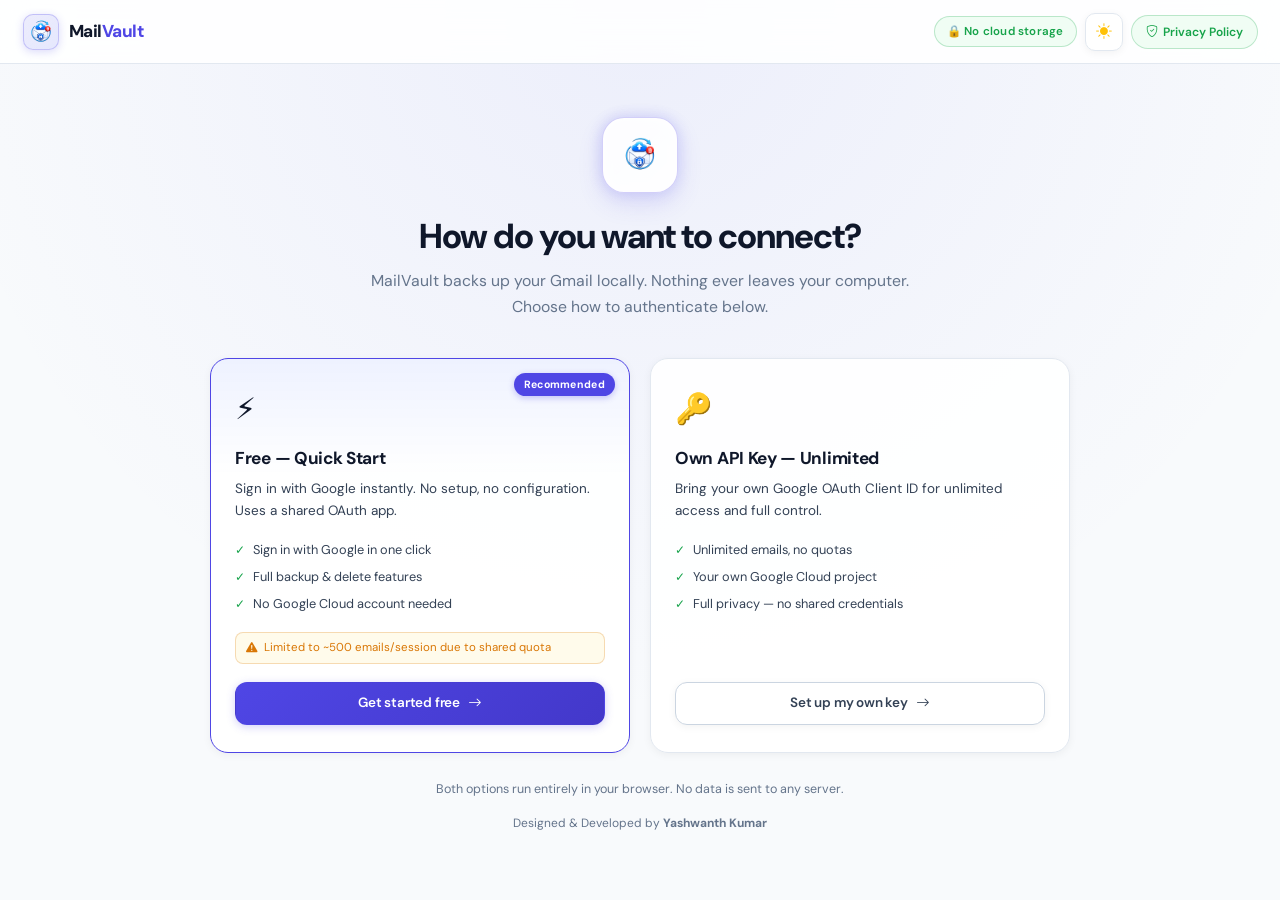
==== commit 8f54c415: "version 2.0" ====
--- a/index.html
+++ b/index.html
@@ -1,442 +1,210 @@
 <!DOCTYPE html>
 <html lang="en">
 <head>
-<meta charset="UTF-8">
-<meta name="viewport" content="width=device-width, initial-scale=1.0">
-<title>MailVault — Gmail Backup</title>
-<link href="https://fonts.googleapis.com/css2?family=DM+Sans:ital,opsz,wght@0,9..40,300;0,9..40,400;0,9..40,500;0,9..40,600;0,9..40,700;1,9..40,300&family=DM+Mono:wght@400;500&display=swap" rel="stylesheet">
-<style>
-:root{
-  --bg:#f0f2f7;
-  --bg2:#ffffff;
-  --bg3:#f5f6f9;
-  --bg4:#e4e7ed;
-  --br:#dde1e9;
-  --br2:#c8cdd8;
-  --tx:#0d1117;
-  --tx2:#374151;
-  --tx3:#6b7280;
-  --ac:#4f6ef7;
-  --ac2:#3a58e0;
-  --acbg:#eef1fe;
-  --acbr:rgba(79,110,247,.3);
-  --gn:#15803d;
-  --gnbg:#f0fdf4;
-  --gnbr:rgba(21,128,61,.3);
-  --rd:#dc2626;
-  --rdbg:#fef2f2;
-  --rdbr:rgba(220,38,38,.25);
-  --am:#b45309;
-  --ambg:#fffbeb;
-  --r:10px;
-  --rl:14px;
-  --sh:0 1px 3px rgba(0,0,0,.06),0 4px 16px rgba(0,0,0,.06);
-  --shsm:0 2px 6px rgba(0,0,0,.07);
-  --shmd:0 8px 32px rgba(0,0,0,.12);
-}
-*,*::before,*::after{box-sizing:border-box;margin:0;padding:0}
-html{font-size:15px;-webkit-font-smoothing:antialiased;-moz-osx-font-smoothing:grayscale}
-body{font-family:'DM Sans',sans-serif;background:var(--bg);color:var(--tx);min-height:100vh}
-code,.mono{font-family:'DM Mono',monospace}
-
-::-webkit-scrollbar{width:6px;height:6px}
-::-webkit-scrollbar-track{background:transparent}
-::-webkit-scrollbar-thumb{background:var(--bg4);border-radius:3px}
-
-/* HEADER */
-header{
-  background:rgba(255,255,255,.97);
-  backdrop-filter:blur(20px);
-  border-bottom:1px solid var(--br);
-  height:62px;display:flex;align-items:center;justify-content:space-between;
-  padding:0 2rem;position:sticky;top:0;z-index:50;
-  box-shadow:0 1px 0 var(--br),0 2px 8px rgba(0,0,0,.05);
-}
-.privacy-btn{
-    display:inline-flex;
-    align-items:center;
-    justify-content:center;
-
-    padding:8px 16px;      /* match badge */
-    height:27.5px;           /* fixed height */
-
-    border-radius:999px;
-    border:1px solid #9fd3a9;
-
-    background:#e8f7ec;
-    color:#15803d;
-
-    font-size:12px;
-    font-weight:600;
-    text-decoration:none;
-
-    box-sizing:border-box;
-    transition:all .2s ease;
-}
-
-.privacy-btn:hover{
-    background:#fee2e2;
-    border-color:#fca5a5;
-    color:#dc2626;
-}
-.logo{display:flex;align-items:center;gap:10px;font-size:17px;font-weight:800;letter-spacing:-.6px;color:var(--tx)}
-.logo-icon{
-  width:34px;height:34px;border-radius:10px;
-  background:transparent;
-  display:flex;align-items:center;justify-content:center;
-  box-shadow:none;
-}
-.logo em{color:var(--ac);font-style:normal}
-.hdr-r{display:flex;align-items:center;gap:10px}
-.badge{font-size:11.5px;font-weight:600;padding:5px 12px;border-radius:20px;background:var(--gnbg);color:var(--gn);border:1px solid var(--gnbr);letter-spacing:.2px}
-.uchip{display:none;align-items:center;gap:8px;background:var(--bg3);border:1px solid var(--br);border-radius:30px;padding:4px 12px 4px 5px}
-.uav{width:28px;height:28px;border-radius:50%;background:linear-gradient(135deg,#4f6ef7,#818cf8);color:#fff;display:flex;align-items:center;justify-content:center;font-size:12px;font-weight:700}
-.uem{font-size:12.5px;color:var(--tx2);font-weight:500}
-.usig{background:none;border:none;color:var(--tx3);font-size:12px;cursor:pointer;padding:2px 6px;border-radius:5px;transition:color .15s;font-family:inherit}
-.usig:hover{color:var(--rd)}
-
-/* BUTTONS */
-.btn{display:inline-flex;align-items:center;justify-content:center;gap:7px;padding:9px 18px;border-radius:var(--r);font-size:13.5px;font-weight:500;cursor:pointer;border:none;transition:all .15s;white-space:nowrap;font-family:'DM Sans',sans-serif;letter-spacing:-.2px}
-.btn:disabled{opacity:.35;cursor:not-allowed}
-.btn-pr{background:var(--ac);color:#fff;box-shadow:0 1px 4px rgba(79,110,247,.3)}
-.btn-pr:hover:not(:disabled){background:var(--ac2);transform:translateY(-1px);box-shadow:0 4px 12px rgba(79,110,247,.35)}
-.btn-gh{background:var(--bg2);color:var(--tx2);border:1px solid var(--br2)}
-.btn-gh:hover:not(:disabled){background:var(--bg3);color:var(--tx)}
-.btn-gn{background:var(--gnbg);color:var(--gn);border:1px solid var(--gnbr)}
-.btn-gn:hover:not(:disabled){background:#dcfce7}
-.btn-rd{background:var(--rdbg);color:var(--rd);border:1px solid var(--rdbr)}
-.btn-rd:hover:not(:disabled){background:#fecaca}
-.btn-sm{padding:6px 13px;font-size:12.5px}
-.btn-full{width:100%}
-
-/* ═══ NEW: LANDING / TIER SELECTION ═════════════════════════════════ */
-#landing-screen{display:flex;align-items:center;justify-content:center;min-height:calc(100vh - 62px);padding:2rem}
-.tier-wrap{max-width:760px;width:100%;text-align:center}
-.tier-hero{margin-bottom:2.25rem}
-.tier-icon{width:72px;height:72px;border-radius:20px;background:var(--acbg);border:1px solid var(--acbr);display:flex;align-items:center;justify-content:center;margin:0 auto 1.25rem;font-size:32px}
-.tier-title{font-size:28px;font-weight:800;letter-spacing:-.8px;margin-bottom:.5rem}
-.tier-sub{font-size:14px;color:var(--tx2);line-height:1.65}
-.tier-cards{display:grid;grid-template-columns:1fr 1fr;gap:14px;margin-bottom:1.25rem}
-.tier-card{background:var(--bg2);border:1.5px solid var(--br);border-radius:var(--rl);padding:1.5rem 1.35rem;text-align:left;cursor:pointer;transition:all .2s;position:relative;overflow:hidden}
-.tier-card:hover{border-color:var(--ac);box-shadow:var(--shmd);transform:translateY(-2px)}
-.tier-card.recommended{border-color:var(--ac);background:var(--acbg)}
-.tier-card.recommended::before{content:'Recommended';position:absolute;top:12px;right:12px;font-size:10.5px;font-weight:700;background:var(--ac);color:#fff;padding:3px 9px;border-radius:20px;letter-spacing:.3px}
-.tc-icon{font-size:28px;margin-bottom:.85rem}
-.tc-name{font-size:16px;font-weight:700;margin-bottom:.35rem;color:var(--tx)}
-.tc-desc{font-size:13px;color:var(--tx2);line-height:1.6;margin-bottom:1rem}
-.tc-perks{display:flex;flex-direction:column;gap:5px;margin-bottom:1.25rem}
-.tc-perk{font-size:12.5px;color:var(--tx2);display:flex;align-items:flex-start;gap:7px}
-.tc-perk::before{content:'✓';color:var(--gn);font-weight:700;font-size:11px;margin-top:1px;flex-shrink:0}
-.tc-limit{font-size:11.5px;color:var(--am);background:var(--ambg);border:1px solid rgba(180,83,9,.2);padding:5px 10px;border-radius:7px;margin-bottom:1.25rem}
-.tier-footer{font-size:12px;color:var(--tx3);line-height:1.55}
-
-/* ═══ MODIFIED LOGIN ═══════════════════════════════════════════════════ */
-#login-screen{display:none;align-items:center;justify-content:center;min-height:calc(100vh - 62px);padding:2rem}
-.lcrd{background:var(--bg2);border:1px solid var(--br);border-radius:20px;box-shadow:var(--shmd);padding:2.5rem 2.25rem;max-width:480px;width:100%;text-align:center;position:relative;overflow:hidden}
-.lcrd::before{content:'';position:absolute;top:-80px;left:50%;transform:translateX(-50%);width:300px;height:200px;background:radial-gradient(ellipse,rgba(79,110,247,.08) 0%,transparent 70%);pointer-events:none}
-.lic{width:64px;height:64px;border-radius:18px;background:var(--acbg);border:1px solid var(--acbr);display:flex;align-items:center;justify-content:center;margin:0 auto 1.25rem;font-size:28px}
-.ltit{font-size:24px;font-weight:700;letter-spacing:-.6px;margin-bottom:.45rem}
-.lsub{font-size:13.5px;color:var(--tx2);line-height:1.65;margin-bottom:1.75rem}
-.pbox2{background:var(--bg3);border:1px solid var(--br);border-radius:var(--r);padding:.9rem 1.1rem;text-align:left;margin-bottom:1.5rem}
-.ptit{font-size:10.5px;font-weight:600;text-transform:uppercase;letter-spacing:.8px;color:var(--tx3);margin-bottom:.65rem}
-.perm{display:flex;align-items:center;gap:9px;font-size:13px;color:var(--tx2);padding:4px 0}
-.pok::before{content:'✓';color:var(--gn);font-weight:700;font-size:11px;width:18px;height:18px;background:var(--gnbg);border:1px solid var(--gnbr);border-radius:50%;display:inline-flex;align-items:center;justify-content:center;flex-shrink:0}
-.pno::before{content:'✗';color:var(--rd);font-weight:700;font-size:11px;width:18px;height:18px;background:var(--rdbg);border:1px solid var(--rdbr);border-radius:50%;display:inline-flex;align-items:center;justify-content:center;flex-shrink:0}
-.priv{font-size:11.5px;color:var(--tx3);margin-top:.9rem;line-height:1.55}
-.steps{text-align:left;margin-bottom:1.25rem}
-.step{display:flex;gap:12px;padding:10px 0;border-bottom:1px solid var(--br);font-size:13px;color:var(--tx2);line-height:1.55}
-.step:last-child{border:none}
-.snum{width:22px;height:22px;border-radius:50%;background:var(--acbg);border:1px solid var(--acbr);color:var(--ac);display:flex;align-items:center;justify-content:center;font-size:11px;font-weight:700;flex-shrink:0;margin-top:1px}
-.step a{color:var(--ac);text-decoration:none}.step a:hover{text-decoration:underline}
-.step code{background:var(--bg3);padding:1px 6px;border-radius:5px;font-size:12px;border:1px solid var(--br);color:var(--tx2)}
-.flbl{display:block;font-size:12px;font-weight:500;color:var(--tx2);text-align:left;margin-bottom:6px}
-.finp{width:100%;font-size:13px;padding:10px 13px;border:1px solid var(--br2);border-radius:var(--r);background:var(--bg2);color:var(--tx);outline:none;transition:all .15s;margin-bottom:12px;font-family:inherit}
-.finp:focus{border-color:var(--ac);box-shadow:0 0 0 3px rgba(79,110,247,.1)}
-.finp::placeholder{color:var(--tx3)}
-.back-link{font-size:12.5px;color:var(--tx3);cursor:pointer;margin-top:1rem;display:inline-block;text-decoration:underline}
-.back-link:hover{color:var(--ac)}
-
-/* free tier notice inside login card */
-.free-notice{background:var(--gnbg);border:1px solid var(--gnbr);border-radius:var(--r);padding:.75rem 1rem;text-align:left;font-size:13px;color:var(--gn);margin-bottom:1.25rem;line-height:1.55}
-.free-notice strong{display:block;margin-bottom:3px;font-size:13.5px}
-
-/* DASHBOARD */
-#dash{display:none;max-width:1140px;margin:0 auto;padding:1.75rem 1.5rem 6rem}
-
-/* STAT CARDS */
-.sgrid{display:grid;grid-template-columns:repeat(5,1fr);gap:12px;margin-bottom:1.4rem}
-.scard{background:var(--bg2);border:1px solid var(--br);border-radius:var(--rl);padding:1.1rem 1.25rem;position:relative;overflow:hidden;box-shadow:var(--shsm);transition:box-shadow .2s,transform .15s}
-.scard:hover{box-shadow:var(--shmd);transform:translateY(-1px)}
-.scard::after{content:'';position:absolute;top:0;left:0;right:0;height:3px;background:linear-gradient(90deg,var(--ac),#818cf8);opacity:0;transition:opacity .2s}
-.scard:hover::after{opacity:1}
-.slbl{font-size:10px;font-weight:700;text-transform:uppercase;letter-spacing:.9px;color:var(--tx3);margin-bottom:8px}
-.sval{font-size:28px;font-weight:800;letter-spacing:-1.5px;color:var(--tx);line-height:1}
-.ssub{font-size:11.5px;color:var(--tx3);margin-top:5px;font-weight:500}
-.scard-icon{position:absolute;top:.9rem;right:.9rem;width:34px;height:34px;border-radius:9px;display:flex;align-items:center;justify-content:center;font-size:16px;background:var(--acbg);border:1px solid var(--acbr)}
-.scard-icon.red{background:var(--rdbg);border-color:var(--rdbr)}
-.scard-icon.green{background:var(--gnbg);border-color:var(--gnbr)}
-.scard-icon.amber{background:var(--ambg);border-color:rgba(180,83,9,.2)}
-
-/* DATE RANGE SECTION */
-.drp-section{background:var(--bg2);border:1px solid var(--br);border-radius:var(--rl);padding:1.4rem 1.5rem;margin-bottom:12px;box-shadow:var(--shsm)}
-.drp-title{font-size:13.5px;font-weight:700;color:var(--tx);margin-bottom:1rem;display:flex;align-items:center;gap:8px}
-.drp-title span{color:var(--tx3);font-weight:400;font-size:13px}
-.drp-row{display:flex;align-items:flex-end;gap:12px;flex-wrap:wrap}
-.drp-grp{display:flex;flex-direction:column;gap:6px;min-width:120px}
-.drp-grp label{font-size:11px;font-weight:600;text-transform:uppercase;letter-spacing:.6px;color:var(--tx3)}
-.drp-inner{display:flex;gap:6px}
-.fsel{padding:9px 30px 9px 12px;border:1px solid var(--br2);border-radius:var(--r);font-size:13px;background:var(--bg2);color:var(--tx);outline:none;cursor:pointer;font-family:inherit;transition:all .15s;appearance:none;-webkit-appearance:none;background-image:url("data:image/svg+xml,%3Csvg xmlns='http://www.w3.org/2000/svg' width='12' height='12' viewBox='0 0 24 24' fill='none' stroke='%239ca3af' stroke-width='2'%3E%3Cpath d='M6 9l6 6 6-6'/%3E%3C/svg%3E");background-repeat:no-repeat;background-position:right 10px center}
-.fsel:focus{border-color:var(--ac);box-shadow:0 0 0 3px rgba(79,110,247,.1)}
-.drp-sep{display:flex;align-items:center;padding-bottom:10px;color:var(--tx3);font-size:13px;font-weight:500}
-.drp-actions{display:flex;gap:8px;align-items:flex-end;padding-bottom:1px;margin-left:auto}
-
-/* TOOLBAR */
-.tbar{background:var(--bg2);border:1px solid var(--br);border-radius:var(--r);padding:.75rem 1rem;margin-bottom:10px;display:flex;align-items:center;gap:10px;flex-wrap:wrap;box-shadow:var(--shsm)}
-.swrap{flex:1;min-width:200px;position:relative}
-.sico{position:absolute;left:11px;top:50%;transform:translateY(-50%);color:var(--tx3);pointer-events:none;font-size:14px}
-.sinp{width:100%;padding:8.5px 12px 8.5px 34px;border:1px solid var(--br2);border-radius:var(--r);font-size:13.5px;background:var(--bg);color:var(--tx);outline:none;transition:all .15s;font-family:inherit}
-.sinp:focus{border-color:var(--ac);box-shadow:0 0 0 3px rgba(79,110,247,.1)}
-.sinp::placeholder{color:var(--tx3)}
-
-/* EMAIL LIST */
-.lcrd2{background:var(--bg2);border:1px solid var(--br);border-radius:var(--rl);overflow:hidden;box-shadow:var(--shsm)}
-.lhdr{display:flex;align-items:center;gap:10px;padding:.8rem 1.1rem;background:var(--bg3);border-bottom:1px solid var(--br);font-size:13px;color:var(--tx2)}
-.lhdr label{cursor:pointer;display:flex;align-items:center;gap:8px;font-weight:600}
-.sbadge{background:var(--acbg);color:var(--ac);border:1px solid var(--acbr);font-size:11.5px;font-weight:700;padding:2px 10px;border-radius:12px}
-.plbl{margin-left:auto;font-size:12px;color:var(--tx3);font-weight:500}
-.erows{display:flex;flex-direction:column}
-.erow{display:flex;align-items:center;gap:12px;padding:12px 14px;border-bottom:1px solid var(--br);cursor:pointer;transition:background .1s;user-select:none}
-.erow:last-child{border-bottom:none}
-.erow:hover{background:#f8f9ff}
-.erow.sel{background:var(--acbg)}
-.erow input[type=checkbox]{width:16px;height:16px;flex-shrink:0;accent-color:var(--ac);cursor:pointer}
-.emeta{flex:1;min-width:0;display:grid;grid-template-columns:200px 1fr;gap:0 12px;align-items:center}
-.efrom{font-size:13px;font-weight:700;color:var(--tx);white-space:nowrap;overflow:hidden;text-overflow:ellipsis}
-.esubj{font-size:13.5px;color:var(--tx2);white-space:nowrap;overflow:hidden;text-overflow:ellipsis}
-.esubj em{color:var(--tx3);font-style:normal}
-.esz{font-size:11.5px;color:var(--tx3);flex-shrink:0;width:55px;text-align:right;font-weight:500}
-.edt{font-size:11.5px;color:var(--tx3);flex-shrink:0;width:90px;text-align:right;font-weight:500}
-.empty{padding:4.5rem 2rem;text-align:center;color:var(--tx3);font-size:14px}
-.eico{font-size:40px;margin-bottom:.85rem;opacity:.5}
-.empty-title{font-size:16px;font-weight:700;color:var(--tx2);margin-bottom:.4rem}
-.empty-sub{font-size:13px;color:var(--tx3);line-height:1.6}
-.pgn{display:flex;justify-content:center;align-items:center;gap:8px;padding:.85rem;border-top:1px solid var(--br);background:var(--bg3)}
-
-/* TABS */
-.tabs{display:flex;border-bottom:1px solid var(--br);background:var(--bg3)}
-.tab{padding:11px 18px;font-size:13.5px;font-weight:500;color:var(--tx3);cursor:pointer;border-bottom:2px solid transparent;margin-bottom:-1px;transition:all .15s;display:flex;align-items:center;gap:6px}
-.tab.on{color:var(--ac);border-bottom-color:var(--ac)}
-.tab:hover:not(.on){color:var(--tx2)}
-.tpan{display:none;padding:1.1rem}.tpan.on{display:block}
-
-/* LOG */
-#logbox{font-family:'DM Mono',monospace;font-size:12px;background:#f8f9fb;color:#4b5563;border-radius:8px;border:1px solid var(--br);padding:1rem;max-height:320px;overflow-y:auto;line-height:2}
-.lok{color:#16a34a}.lerr{color:#dc2626}.linf{color:#4f6ef7}
-
-/* ACTION BAR */
-.abar{position:fixed;bottom:0;left:0;right:0;z-index:40;background:rgba(255,255,255,.98);backdrop-filter:blur(20px);border-top:1px solid var(--br);box-shadow:0 -4px 24px rgba(0,0,0,.08);display:flex;align-items:center;justify-content:space-between;padding:.9rem 2rem;gap:12px}
-.ainf{font-size:13.5px;color:var(--tx2);font-weight:500}.ainf strong{color:var(--tx);font-weight:700}
-.abtns{display:flex;gap:8px}
-
-/* MODALS */
-.mbg{display:none;position:fixed;inset:0;background:rgba(0,0,0,.35);backdrop-filter:blur(4px);z-index:200;align-items:center;justify-content:center}
-.mbox{background:var(--bg2);border-radius:var(--rl);padding:1.75rem 2rem;max-width:440px;width:90%;box-shadow:var(--shmd);border:1px solid var(--br);animation:mslide .2s ease}
-@keyframes mslide{from{transform:translateY(8px);opacity:0}to{transform:translateY(0);opacity:1}}
-.mtit{font-size:18px;font-weight:700;margin-bottom:.5rem;letter-spacing:-.4px}
-.mbdy{font-size:13.5px;color:var(--tx2);line-height:1.65;margin-bottom:1.5rem}
-.mft{display:flex;gap:8px;justify-content:flex-end}
-
-/* PROGRESS MODAL */
-#progmod{display:none;position:fixed;inset:0;background:rgba(0,0,0,.4);backdrop-filter:blur(4px);z-index:300;align-items:center;justify-content:center}
-.pmod-box{background:var(--bg2);border-radius:var(--rl);padding:1.75rem 2rem;max-width:500px;width:90%;box-shadow:var(--shmd);border:1px solid var(--br);animation:mslide .2s ease}
-.prog-header{display:flex;align-items:flex-start;justify-content:space-between;gap:12px;margin-bottom:.25rem}
-.ptitl{font-size:16px;font-weight:700;letter-spacing:-.3px;color:var(--tx);flex:1;line-height:1.4}
-.pstat{font-size:12.5px;color:var(--tx3);margin-bottom:1rem;min-height:18px}
-.ptrk{height:8px;background:var(--bg4);border-radius:6px;overflow:hidden;margin-bottom:.5rem}
-.pfil{height:100%;background:linear-gradient(90deg,var(--ac),#818cf8);border-radius:6px;width:0%;transition:width .3s ease}
-.prog-meta{display:flex;justify-content:space-between;align-items:center;margin-bottom:1.1rem}
-.prog-count{font-size:12px;color:var(--tx3)}
-.prog-count strong{color:var(--tx);font-weight:600}
-.prog-time{font-size:12px;font-weight:500;padding:3px 10px;border-radius:20px;background:var(--acbg);color:var(--ac);border:1px solid var(--acbr)}
-.prog-time.done{background:var(--gnbg);color:var(--gn);border-color:var(--gnbr)}
-.stages{display:flex;gap:6px;margin-bottom:1.1rem;flex-wrap:wrap}
-.stage-pill{font-size:11px;font-weight:500;padding:3px 10px;border-radius:20px;background:var(--bg3);color:var(--tx3);border:1px solid var(--br);transition:all .2s}
-.stage-pill.active{background:var(--acbg);color:var(--ac);border-color:var(--acbr)}
-.stage-pill.done-pill{background:var(--gnbg);color:var(--gn);border-color:var(--gnbr)}
-.att-prog{display:none;background:var(--bg3);border:1px solid var(--br);border-radius:8px;padding:.65rem .9rem;margin-bottom:1rem}
-.att-prog.show{display:block}
-.att-label{font-size:11.5px;color:var(--tx2);margin-bottom:5px;white-space:nowrap;overflow:hidden;text-overflow:ellipsis}
-.att-bar-wrap{height:4px;background:var(--bg4);border-radius:3px;overflow:hidden}
-.att-bar{height:100%;background:var(--am);border-radius:3px;width:0%;transition:width .2s}
-.pspin{display:flex;align-items:center;gap:10px;font-size:12.5px;color:var(--tx2);margin-bottom:1rem}
-.spin{width:14px;height:14px;border:2px solid var(--acbr);border-top-color:var(--ac);border-radius:50%;animation:sp .65s linear infinite;flex-shrink:0}
-@keyframes sp{to{transform:rotate(360deg)}}
-.prog-tip{background:var(--bg3);border:1px solid var(--br);border-radius:8px;padding:.6rem .9rem;font-size:12px;color:var(--tx3);margin-bottom:1rem;line-height:1.5}
-.prog-tip strong{color:var(--tx2)}
-.prog-footer{display:flex;align-items:center;justify-content:space-between}
-
-/* NOTICES */
-.notice{font-size:13px;padding:10px 14px;border-radius:8px;line-height:1.55;margin-bottom:1rem}
-.nblue{background:var(--acbg);color:var(--ac);border:1px solid var(--acbr)}
-.namber{background:var(--ambg);color:var(--am);border:1px solid rgba(180,83,9,.2)}
-.result-notice{display:none;margin:12px;font-size:13px;padding:10px 14px;border-radius:8px;line-height:1.55}
-
-/* tier-mode badge shown in header area */
-.tier-badge{font-size:11px;font-weight:600;padding:4px 10px;border-radius:20px;background:var(--acbg);color:var(--ac);border:1px solid var(--acbr)}
-.tier-badge.pro{background:var(--ambg);color:var(--am);border-color:rgba(180,83,9,.2)}
-
-@media(max-width:900px){
-  .sgrid{grid-template-columns:repeat(3,1fr)}
-  .tier-cards{grid-template-columns:1fr}
-}
-@media(max-width:720px){
-  .sgrid{grid-template-columns:repeat(2,1fr)}
-  .emeta{grid-template-columns:1fr}
-  .efrom{display:none}
-  #dash{padding:1rem 1rem 5rem}
-  .abar{padding:.75rem 1rem}
-  .drp-row{gap:8px}
-  .drp-actions{margin-left:0;width:100%}
-  .drp-actions .btn{flex:1}
-  .stages{display:none}
-}
-</style>
+  <meta charset="UTF-8">
+  <meta name="viewport" content="width=device-width, initial-scale=1.0">
+  <title>MailVault — Gmail Backup &amp; Storage</title>
+  <!-- Google Fonts -->
+  <link rel="preconnect" href="https://fonts.googleapis.com">
+  <link rel="preconnect" href="https://fonts.gstatic.com" crossorigin>
+  <link href="https://fonts.googleapis.com/css2?family=DM+Sans:ital,opsz,wght@0,9..40,300;0,9..40,400;0,9..40,500;0,9..40,600;0,9..40,700;0,9..40,800;1,9..40,400&family=DM+Mono:wght@400;500&display=swap" rel="stylesheet">
+  <!-- Bootstrap 5.3 CSS -->
+  <link href="https://cdn.jsdelivr.net/npm/bootstrap@5.3.3/dist/css/bootstrap.min.css" rel="stylesheet">
+  <!-- Bootstrap Icons -->
+  <link rel="stylesheet" href="https://cdn.jsdelivr.net/npm/bootstrap-icons@1.11.3/font/bootstrap-icons.min.css">
+  <!-- Theme Manager (runs immediately to prevent flicker) -->
+  <script src="theme.js"></script>
+  <!-- Custom Modern Stylesheet -->
+  <link rel="stylesheet" href="style.css">
 </head>
 <body>
 
 <header>
-  <div class="logo">
-    <div class="logo-icon"><img src="logo.png" width="42" height="42" style="border-radius:6px"></div>
-    Mail Vault
-  </div>
-  <div class="hdr-r">
-    <span class="badge">🔒 No cloud storage</span>
-<button onclick="window.location.href='privacy.html'" class="privacy-btn">
-      Privacy Policy
-    </button>    <span id="tier-badge-hdr" style="display:none" class="tier-badge"></span>
-    <div id="uchip" class="uchip">
-      <div class="uav" id="uav">?</div>
-      <span class="uem" id="uem"></span>
-      <button class="usig" onclick="signOut()">Sign out</button>
+  <div class="container-fluid px-3 px-md-4 h-100 d-flex align-items-center justify-content-between">
+    <a href="index.html" class="logo">
+      <div class="logo-icon">
+        <img src="logo.png" width="36" height="36" alt="MailVault Logo" onerror="this.style.display='none';this.parentElement.innerHTML='📬'">
+      </div>
+      <span>Mail<em>Vault</em></span>
+    </a>
+
+    <div class="hdr-r">
+      <span class="badge-security">🔒 No cloud storage</span>
+
+      <button type="button" class="btn-theme-toggle" onclick="toggleTheme()" aria-label="Toggle theme" title="Toggle Light/Dark Theme">
+        <i class="bi bi-sun-fill theme-toggle-icon text-warning"></i>
+      </button>
+
+      <a href="privacy.html" class="privacy-btn">
+        <i class="bi bi-shield-check"></i> Privacy Policy
+      </a>
+
+      <span id="tier-badge-hdr" style="display:none" class="tier-badge"></span>
+
+      <div id="uchip" class="uchip">
+        <div class="uav" id="uav">?</div>
+        <span class="uem" id="uem"></span>
+        <button class="usig" onclick="signOut()" title="Sign out from Gmail">Sign out</button>
+      </div>
     </div>
   </div>
 </header>
 
 <!-- ════════════ LANDING: TIER SELECTION ════════════ -->
 <div id="landing-screen">
-  <div class="tier-wrap">
-    <div class="tier-hero">
-      <div class="tier-icon"><img src="logo.png" width="70" height="70" style="border-radius:6px"></div>
-      <h1 class="tier-title">How do you want to connect?</h1>
-      <p class="tier-sub">MailVault backs up your Gmail locally. Nothing ever leaves your computer.<br>Choose how to authenticate below.</p>
-    </div>
-    <div class="tier-cards">
-
-      <!-- FREE TIER -->
-      <div class="tier-card recommended" onclick="chooseTier('free')">
-        <div class="tc-icon">⚡</div>
-        <div class="tc-name">Free — Quick Start</div>
-        <div class="tc-desc">Sign in with Google instantly. No setup, no configuration. Uses a shared OAuth app.</div>
-        <div class="tc-perks">
-          <div class="tc-perk">Sign in with Google in one click</div>
-          <div class="tc-perk">Full backup &amp; delete features</div>
-          <div class="tc-perk">No Google Cloud account needed</div>
-        </div>
-        <div class="tc-limit">⚠️ Limited to ~500 emails/session due to shared quota</div>
-        <button class="btn btn-pr btn-full" style="pointer-events:none">Get started free →</button>
-      </div>
-
-      <!-- PRO / OWN KEY TIER -->
-      <div class="tier-card" onclick="chooseTier('own')">
-        <div class="tc-icon">🔑</div>
-        <div class="tc-name">Own API Key — Unlimited</div>
-        <div class="tc-desc">Bring your own Google OAuth Client ID for unlimited access and full control.</div>
-        <div class="tc-perks">
-          <div class="tc-perk">Unlimited emails, no quotas</div>
-          <div class="tc-perk">Your own Google Cloud project</div>
-          <div class="tc-perk">Full privacy — no shared credentials</div>
-        </div>
-        <div style="height:36px"></div><!-- spacer to match limit box height -->
-        <button class="btn btn-gh btn-full" style="pointer-events:none">Set up my own key →</button>
-      </div>
-
-    </div>
-    <p class="tier-footer">Both options run entirely in your browser. No data is sent to any server.</p>
-    <p style="font-size:11px;color:var(--tx3);margin-top:.5rem">Designed &amp; Developed by <strong>Yashwanth Kumar</strong></p>
+  <div class="container">
+    <div class="tier-wrap mx-auto">
+      <div class="tier-hero">
+        <div class="tier-icon">
+          <img src="logo.png" width="50" height="50" alt="MailVault Logo" onerror="this.style.display='none';this.parentElement.innerHTML='📬'">
+        </div>
+        <h1 class="tier-title">How do you want to connect?</h1>
+        <p class="tier-sub">MailVault backs up your Gmail locally. Nothing ever leaves your computer.<br>Choose how to authenticate below.</p>
+      </div>
+
+      <div class="tier-cards">
+        <!-- FREE TIER -->
+        <div class="tier-card recommended" onclick="chooseTier('free')">
+          <div class="tc-icon">⚡</div>
+          <div class="tc-name">Free — Quick Start</div>
+          <div class="tc-desc">Sign in with Google instantly. No setup, no configuration. Uses a shared OAuth app.</div>
+          <div class="tc-perks">
+            <div class="tc-perk">Sign in with Google in one click</div>
+            <div class="tc-perk">Full backup &amp; delete features</div>
+            <div class="tc-perk">No Google Cloud account needed</div>
+          </div>
+          <div class="tc-limit">
+            <i class="bi bi-exclamation-triangle-fill"></i>
+            <span>Limited to ~500 emails/session due to shared quota</span>
+          </div>
+          <button class="btn btn-pr btn-full" style="pointer-events:none">
+            Get started free <i class="bi bi-arrow-right"></i>
+          </button>
+        </div>
+
+        <!-- PRO / OWN KEY TIER -->
+        <div class="tier-card" onclick="chooseTier('own')">
+          <div class="tc-icon">🔑</div>
+          <div class="tc-name">Own API Key — Unlimited</div>
+          <div class="tc-desc">Bring your own Google OAuth Client ID for unlimited access and full control.</div>
+          <div class="tc-perks">
+            <div class="tc-perk">Unlimited emails, no quotas</div>
+            <div class="tc-perk">Your own Google Cloud project</div>
+            <div class="tc-perk">Full privacy — no shared credentials</div>
+          </div>
+          <div style="height: 38px"></div><!-- spacer to match limit box height -->
+          <button class="btn btn-gh btn-full" style="pointer-events:none">
+            Set up my own key <i class="bi bi-arrow-right"></i>
+          </button>
+        </div>
+      </div>
+
+      <p class="tier-footer">Both options run entirely in your browser. No data is sent to any server.</p>
+      <p style="font-size:12px;color:var(--tx3);margin-top:.75rem">Designed &amp; Developed by <strong>Yashwanth Kumar</strong></p>
+    </div>
   </div>
 </div>
 
 <!-- ════════════ LOGIN ════════════ -->
 <div id="login-screen">
-  <div class="lcrd">
-    <div class="lic"><img src="logo.png" width="70" height="70" style="border-radius:6px"></div>
-    <h1 class="ltit" id="login-title">Sign in to Gmail</h1>
-    <p class="lsub" id="login-sub">Back up your Gmail to your device.<br>Nothing ever leaves your computer.</p>
-
-    <!-- Permissions box (always shown) -->
-    <div class="pbox2">
-      <div class="ptit">This app will</div>
-      <div class="perm pok">Read your emails &amp; attachments</div>
-      <div class="perm pok">Move emails to Trash when you ask</div>
-      <div class="perm pok">Permanently delete Trash when you ask</div>
-      <div class="perm pno">Upload anything to any server</div>
-      <div class="perm pno">Send emails on your behalf</div>
-    </div>
-
-    <!-- FREE TIER: one-click sign in -->
-    <div id="free-sec" style="display:none">
-      <div class="free-notice">
-        <strong>⚡ Free tier active</strong>
-        Using the shared MailVault OAuth app. Fetching is capped at ~500 emails per session to stay within shared quota.
-      </div>
-      <button class="btn btn-pr btn-full" onclick="doSignIn()">
-        <svg width="17" height="17" viewBox="0 0 18 18" fill="none"><path d="M17.64 9.2c0-.637-.057-1.251-.164-1.84H9v3.481h4.844c-.209 1.125-.843 2.078-1.796 2.716v2.259h2.908c1.702-1.567 2.684-3.875 2.684-6.615z" fill="#4285F4"/><path d="M9 18c2.43 0 4.467-.806 5.956-2.18l-2.908-2.259c-.806.54-1.837.86-3.048.86-2.344 0-4.328-1.584-5.036-3.711H.957v2.332A8.997 8.997 0 0 0 9 18z" fill="#34A853"/><path d="M3.964 10.71A5.41 5.41 0 0 1 3.682 9c0-.593.102-1.17.282-1.71V4.958H.957A8.996 8.996 0 0 0 0 9c0 1.452.348 2.827.957 4.042l3.007-2.332z" fill="#FBBC05"/><path d="M9 3.58c1.321 0 2.508.454 3.44 1.345l2.582-2.58C13.463.891 11.426 0 9 0A8.997 8.997 0 0 0 .957 4.958L3.964 6.29C4.672 4.163 6.656 3.58 9 3.58z" fill="#EA4335"/></svg>
-        Sign in with Google
-      </button>
-    </div>
-
-    <!-- OWN KEY TIER: setup steps + CID input -->
-    <div id="setup-sec" style="display:none">
-      <div class="notice namber" style="text-align:left;margin-bottom:1rem">
-        ⚙️ <strong>One-time setup</strong> — get a free Google OAuth Client ID below (~3 min).
-      </div>
-      <div class="steps">
-        <div class="step"><div class="snum">1</div><div>Go to <a href="https://console.cloud.google.com/" target="_blank">Google Cloud Console</a> → Create project → Enable <strong>Gmail API</strong></div></div>
-        <div class="step"><div class="snum">2</div><div><strong>Credentials</strong> → OAuth 2.0 Client ID → Web app → Add <code id="origin-hint">this page's origin</code> as Authorized origin</div></div>
-        <div class="step"><div class="snum">3</div><div><strong>OAuth Consent Screen</strong> → Testing → Add your Gmail as a test user</div></div>
-        <div class="step"><div class="snum">4</div><div>Copy the Client ID and paste below</div></div>
-      </div>
-      <label class="flbl" for="cidinp">Google OAuth Client ID</label>
-      <input type="text" id="cidinp" class="finp" placeholder="000000000-xxxx.apps.googleusercontent.com" />
-      <button class="btn btn-pr btn-full" onclick="saveCid()">Save &amp; Connect Gmail →</button>
-    </div>
-
-    <!-- "Already have saved key" sign-in button (own-key after first setup) -->
-    <div id="signin-sec" style="display:none">
-      <button class="btn btn-pr btn-full" onclick="doSignIn()">
-        <svg width="17" height="17" viewBox="0 0 18 18" fill="none"><path d="M17.64 9.2c0-.637-.057-1.251-.164-1.84H9v3.481h4.844c-.209 1.125-.843 2.078-1.796 2.716v2.259h2.908c1.702-1.567 2.684-3.875 2.684-6.615z" fill="#4285F4"/><path d="M9 18c2.43 0 4.467-.806 5.956-2.18l-2.908-2.259c-.806.54-1.837.86-3.048.86-2.344 0-4.328-1.584-5.036-3.711H.957v2.332A8.997 8.997 0 0 0 9 18z" fill="#34A853"/><path d="M3.964 10.71A5.41 5.41 0 0 1 3.682 9c0-.593.102-1.17.282-1.71V4.958H.957A8.996 8.996 0 0 0 0 9c0 1.452.348 2.827.957 4.042l3.007-2.332z" fill="#FBBC05"/><path d="M9 3.58c1.321 0 2.508.454 3.44 1.345l2.582-2.58C13.463.891 11.426 0 9 0A8.997 8.997 0 0 0 .957 4.958L3.964 6.29C4.672 4.163 6.656 3.58 9 3.58z" fill="#EA4335"/></svg>
-        Sign in with Google
-      </button>
-      <div style="margin-top:.75rem;text-align:center">
-        <span style="font-size:12px;color:var(--tx3)">Using saved Client ID · </span>
-        <span style="font-size:12px;color:var(--ac);cursor:pointer;text-decoration:underline" onclick="showOwnSetup()">Change</span>
-      </div>
-    </div>
-
-    <span class="back-link" onclick="goBack()">← Choose a different option</span>
-    <p class="priv">Your token stays in memory only. We never store or transmit your emails.</p>
-    <p style="font-size:11px;color:var(--tx3);margin-top:.5rem">Designed &amp; Developed by <strong>Yashwanth Kumar</strong></p>
-  </div>
-</div>
-
-<!-- ════════════ DASHBOARD (unchanged) ════════════ -->
-<div id="dash">
-
+  <div class="container">
+    <div class="row justify-content-center">
+      <div class="col-12 col-md-9 col-lg-7 col-xl-6">
+        <div class="lcrd mx-auto">
+          <div class="lic">
+            <img src="logo.png" width="48" height="48" alt="MailVault Logo" onerror="this.style.display='none';this.parentElement.innerHTML='📬'">
+          </div>
+          <h1 class="ltit" id="login-title">Sign in to Gmail</h1>
+          <p class="lsub" id="login-sub">Back up your Gmail to your device.<br>Nothing ever leaves your computer.</p>
+
+          <!-- Permissions box (always shown) -->
+          <div class="pbox2">
+            <div class="ptit">This app will</div>
+            <div class="perm pok">Read your emails &amp; attachments</div>
+            <div class="perm pok">Move emails to Trash when you ask</div>
+            <div class="perm pok">Permanently delete Trash when you ask</div>
+            <div class="perm pno">Upload anything to any server</div>
+            <div class="perm pno">Send emails on your behalf</div>
+          </div>
+
+          <!-- FREE TIER: one-click sign in -->
+          <div id="free-sec" style="display:none">
+            <div class="free-notice">
+              <strong>⚡ Free tier active</strong>
+              Using the shared MailVault OAuth app. Fetching is capped at ~500 emails per session to stay within shared quota.
+            </div>
+            <button class="btn btn-pr btn-full" onclick="doSignIn()">
+              <svg width="18" height="18" viewBox="0 0 18 18" fill="none"><path d="M17.64 9.2c0-.637-.057-1.251-.164-1.84H9v3.481h4.844c-.209 1.125-.843 2.078-1.796 2.716v2.259h2.908c1.702-1.567 2.684-3.875 2.684-6.615z" fill="#4285F4"/><path d="M9 18c2.43 0 4.467-.806 5.956-2.18l-2.908-2.259c-.806.54-1.837.86-3.048.86-2.344 0-4.328-1.584-5.036-3.711H.957v2.332A8.997 8.997 0 0 0 9 18z" fill="#34A853"/><path d="M3.964 10.71A5.41 5.41 0 0 1 3.682 9c0-.593.102-1.17.282-1.71V4.958H.957A8.996 8.996 0 0 0 0 9c0 1.452.348 2.827.957 4.042l3.007-2.332z" fill="#FBBC05"/><path d="M9 3.58c1.321 0 2.508.454 3.44 1.345l2.582-2.58C13.463.891 11.426 0 9 0A8.997 8.997 0 0 0 .957 4.958L3.964 6.29C4.672 4.163 6.656 3.58 9 3.58z" fill="#EA4335"/></svg>
+              Sign in with Google
+            </button>
+          </div>
+
+          <!-- OWN KEY TIER: setup steps + CID input -->
+          <div id="setup-sec" style="display:none">
+            <div class="notice namber" style="text-align:left;margin-bottom:1.25rem">
+              ⚙️ <strong>One-time setup</strong> — get a free Google OAuth Client ID below (~3 min).
+            </div>
+            <div class="steps">
+              <div class="step"><div class="snum">1</div><div>Go to <a href="https://console.cloud.google.com/" target="_blank" rel="noopener">Google Cloud Console</a> → Create project → Enable <strong>Gmail API</strong></div></div>
+              <div class="step"><div class="snum">2</div><div><strong>Credentials</strong> → OAuth 2.0 Client ID → Web app → Add <code id="origin-hint">this page's origin</code> as Authorized origin</div></div>
+              <div class="step"><div class="snum">3</div><div><strong>OAuth Consent Screen</strong> → Testing → Add your Gmail as a test user</div></div>
+              <div class="step"><div class="snum">4</div><div>Copy the Client ID and paste below</div></div>
+            </div>
+            <label class="flbl" for="cidinp">Google OAuth Client ID</label>
+            <input type="text" id="cidinp" class="finp" placeholder="000000000-xxxx.apps.googleusercontent.com" />
+            <button class="btn btn-pr btn-full" onclick="saveCid()">Save &amp; Connect Gmail →</button>
+          </div>
+
+          <!-- "Already have saved key" sign-in button (own-key after first setup) -->
+          <div id="signin-sec" style="display:none">
+            <button class="btn btn-pr btn-full" onclick="doSignIn()">
+              <svg width="18" height="18" viewBox="0 0 18 18" fill="none"><path d="M17.64 9.2c0-.637-.057-1.251-.164-1.84H9v3.481h4.844c-.209 1.125-.843 2.078-1.796 2.716v2.259h2.908c1.702-1.567 2.684-3.875 2.684-6.615z" fill="#4285F4"/><path d="M9 18c2.43 0 4.467-.806 5.956-2.18l-2.908-2.259c-.806.54-1.837.86-3.048.86-2.344 0-4.328-1.584-5.036-3.711H.957v2.332A8.997 8.997 0 0 0 9 18z" fill="#34A853"/><path d="M3.964 10.71A5.41 5.41 0 0 1 3.682 9c0-.593.102-1.17.282-1.71V4.958H.957A8.996 8.996 0 0 0 0 9c0 1.452.348 2.827.957 4.042l3.007-2.332z" fill="#FBBC05"/><path d="M9 3.58c1.321 0 2.508.454 3.44 1.345l2.582-2.58C13.463.891 11.426 0 9 0A8.997 8.997 0 0 0 .957 4.958L3.964 6.29C4.672 4.163 6.656 3.58 9 3.58z" fill="#EA4335"/></svg>
+              Sign in with Google
+            </button>
+            <div style="margin-top:.85rem;text-align:center">
+              <span style="font-size:12px;color:var(--tx3)">Using saved Client ID · </span>
+              <span style="font-size:12px;color:var(--ac);cursor:pointer;text-decoration:underline;font-weight:600" onclick="showOwnSetup()">Change</span>
+            </div>
+          </div>
+
+          <span class="back-link" onclick="goBack()">← Choose a different option</span>
+          <p class="priv">Your token stays in memory only. We never store or transmit your emails.</p>
+          <p style="font-size:11px;color:var(--tx3);margin-top:.5rem">Designed &amp; Developed by <strong>Yashwanth Kumar</strong></p>
+        </div>
+      </div>
+    </div>
+  </div>
+</div>
+
+<!-- ════════════ DASHBOARD ════════════ -->
+<div id="dash" class="container">
+
+  <!-- STAT CARDS -->
   <div class="sgrid">
-    <div class="scard"><div class="scard-icon">📮</div><div class="slbl">Total in mailbox</div><div class="sval" id="stot">—</div><div class="ssub">all time</div></div>
-    <div class="scard"><div class="scard-icon">📨</div><div class="slbl">Loaded</div><div class="sval" id="slod">0</div><div class="ssub">emails fetched</div></div>
-    <div class="scard"><div class="scard-icon">✅</div><div class="slbl">Selected</div><div class="sval" id="ssel">0</div><div class="ssub">for action</div></div>
-    <div class="scard"><div class="scard-icon">📦</div><div class="slbl">Est. size</div><div class="sval" id="ssz">0</div><div class="ssub">MB selected</div></div>
+    <div class="scard">
+      <div class="scard-icon">📮</div>
+      <div class="slbl">Total in mailbox</div>
+      <div class="sval" id="stot">—</div>
+      <div class="ssub">all time</div>
+    </div>
+    <div class="scard">
+      <div class="scard-icon">📨</div>
+      <div class="slbl">Loaded</div>
+      <div class="sval" id="slod">0</div>
+      <div class="ssub">emails fetched</div>
+    </div>
+    <div class="scard">
+      <div class="scard-icon">✅</div>
+      <div class="slbl">Selected</div>
+      <div class="sval" id="ssel">0</div>
+      <div class="ssub">for action</div>
+    </div>
+    <div class="scard">
+      <div class="scard-icon">📦</div>
+      <div class="slbl">Est. size</div>
+      <div class="sval" id="ssz">0</div>
+      <div class="ssub">MB selected</div>
+    </div>
     <div class="scard" style="cursor:pointer" onclick="confirmPurge()" title="Click to permanently delete all trash">
       <div class="scard-icon red">🗑️</div>
       <div class="slbl">In Trash</div>
@@ -445,7 +213,7 @@
     </div>
   </div>
 
-  <!-- Date Range -->
+  <!-- DATE RANGE CARD -->
   <div class="drp-section">
     <div class="drp-title">
       📅 Load emails by date range
@@ -455,26 +223,26 @@
       <div class="drp-grp">
         <label>From</label>
         <div class="drp-inner">
-          <select id="startMon" class="fsel">
+          <select id="startMon" class="fsel" aria-label="Start Month">
             <option value="1">Jan</option><option value="2">Feb</option><option value="3">Mar</option>
             <option value="4">Apr</option><option value="5">May</option><option value="6">Jun</option>
             <option value="7">Jul</option><option value="8">Aug</option><option value="9">Sep</option>
             <option value="10">Oct</option><option value="11">Nov</option><option value="12">Dec</option>
           </select>
-          <select id="startYear" class="fsel"></select>
+          <select id="startYear" class="fsel" aria-label="Start Year"></select>
         </div>
       </div>
       <div class="drp-sep">→</div>
       <div class="drp-grp">
         <label>To</label>
         <div class="drp-inner">
-          <select id="endMon" class="fsel">
+          <select id="endMon" class="fsel" aria-label="End Month">
             <option value="1">Jan</option><option value="2">Feb</option><option value="3">Mar</option>
             <option value="4">Apr</option><option value="5">May</option><option value="6">Jun</option>
             <option value="7">Jul</option><option value="8">Aug</option><option value="9">Sep</option>
             <option value="10">Oct</option><option value="11">Nov</option><option value="12">Dec</option>
           </select>
-          <select id="endYear" class="fsel"></select>
+          <select id="endYear" class="fsel" aria-label="End Year"></select>
         </div>
       </div>
       <div class="drp-actions">
@@ -487,13 +255,13 @@
     </div>
   </div>
 
-  <!-- Filter bar -->
+  <!-- TOOLBAR / FILTER BAR -->
   <div class="tbar">
     <div class="swrap">
-      <span class="sico">🔍</span>
+      <span class="sico"><i class="bi bi-search"></i></span>
       <input type="text" id="sinp" class="sinp" placeholder="Search sender or subject…" oninput="doFilter()" />
     </div>
-    <select id="slbl2" class="fsel" onchange="doFilter()">
+    <select id="slbl2" class="fsel" onchange="doFilter()" aria-label="Filter by label">
       <option value="">All labels</option>
       <option value="INBOX">Inbox</option>
       <option value="SENT">Sent</option>
@@ -501,19 +269,19 @@
     </select>
   </div>
 
-  <!-- List -->
+  <!-- EMAIL LIST & ACTIVITY TABS -->
   <div class="lcrd2">
     <div class="tabs">
       <div class="tab on" onclick="swTab('emails',this)">📧 Emails</div>
       <div class="tab" onclick="swTab('log',this)">🖥 Activity Log</div>
     </div>
     <div id="tab-emails" class="tpan on" style="padding:0">
-      <div id="fnote" class="notice nblue" style="margin:12px;display:none">
-        Pick a date range above and click <strong>Load emails</strong>. Nothing is uploaded.
+      <div id="fnote" class="notice nblue" style="margin:14px;display:none">
+        Pick a date range above and click <strong>Load emails</strong>. Nothing is uploaded to any server.
       </div>
       <div id="result-notice" class="result-notice"></div>
       <div class="lhdr">
-        <label><input type="checkbox" id="chkall" onchange="togAll(this.checked)" style="accent-color:var(--ac)" /> Select all visible</label>
+        <label><input type="checkbox" id="chkall" onchange="togAll(this.checked)" /> Select all visible</label>
         <span class="sbadge" id="selbadge" style="display:none"></span>
         <span class="plbl" id="plbl"></span>
       </div>
@@ -532,27 +300,27 @@
   </div>
 </div>
 
-<!-- Action bar -->
+<!-- ════════════ FLOATING ACTION BAR ════════════ -->
 <div class="abar" id="abar" style="display:none">
-  <div style="font-size:11px;color:var(--tx3)">Designed &amp; Developed by <strong>Yashwanth Kumar</strong></div>
-  <div class="ainf" id="ainf">Select emails above to take action</div>
+  <div class="d-none d-md-block" style="font-size:11.5px;color:var(--tx3)">Designed &amp; Developed by <strong>Yashwanth Kumar</strong></div>
+  <div class="ainf text-center text-md-start" id="ainf">Select emails above to take action</div>
   <div class="abtns">
     <button class="btn btn-gn" id="dldtn" onclick="dlSelected()" disabled>
-      <svg width="14" height="14" viewBox="0 0 24 24" fill="none" stroke="currentColor" stroke-width="2.5"><path d="M21 15v4a2 2 0 0 1-2 2H5a2 2 0 0 1-2-2v-4"/><polyline points="7 10 12 15 17 10"/><line x1="12" y1="15" x2="12" y2="3"/></svg>
+      <svg width="15" height="15" viewBox="0 0 24 24" fill="none" stroke="currentColor" stroke-width="2.5"><path d="M21 15v4a2 2 0 0 1-2 2H5a2 2 0 0 1-2-2v-4"/><polyline points="7 10 12 15 17 10"/><line x1="12" y1="15" x2="12" y2="3"/></svg>
       Download selected
     </button>
     <button class="btn btn-rd" id="deltbn" onclick="confirmDel()" disabled>
-      <svg width="14" height="14" viewBox="0 0 24 24" fill="none" stroke="currentColor" stroke-width="2.5"><polyline points="3 6 5 6 21 6"/><path d="M19 6l-1 14a2 2 0 0 1-2 2H8a2 2 0 0 1-2-2L5 6"/><path d="M10 11v6M14 11v6"/></svg>
+      <svg width="15" height="15" viewBox="0 0 24 24" fill="none" stroke="currentColor" stroke-width="2.5"><polyline points="3 6 5 6 21 6"/><path d="M19 6l-1 14a2 2 0 0 1-2 2H8a2 2 0 0 1-2-2L5 6"/><path d="M10 11v6M14 11v6"/></svg>
       Move to Trash
     </button>
   </div>
 </div>
 
-<!-- Delete modal -->
+<!-- ════════════ DELETE CONFIRMATION MODAL ════════════ -->
 <div id="delmod" class="mbg">
   <div class="mbox">
     <div class="mtit">Move to Trash?</div>
-    <div class="mbdy">You're about to move <strong id="delcnt"></strong> emails to Gmail Trash. They stay there 30 days before permanent deletion.<br><br>Make sure you've <strong>downloaded your backup first</strong>.</div>
+    <div class="mbdy">You're about to move <strong id="delcnt"></strong> emails to Gmail Trash. They stay there for 30 days before permanent deletion.<br><br>Make sure you've <strong>downloaded your backup first</strong>.</div>
     <div class="mft">
       <button class="btn btn-gh" onclick="closeMod('delmod')">Cancel</button>
       <button class="btn btn-rd" onclick="doDelete()">Yes, Move to Trash</button>
@@ -560,7 +328,7 @@
   </div>
 </div>
 
-<!-- Purge Trash modal -->
+<!-- ════════════ PURGE TRASH MODAL ════════════ -->
 <div id="purgemod" class="mbg">
   <div class="mbox">
     <div class="mtit" style="color:var(--rd)">⚠️ Permanently Delete Trash?</div>
@@ -572,7 +340,7 @@
   </div>
 </div>
 
-<!-- Progress modal -->
+<!-- ════════════ PROGRESS MODAL ════════════ -->
 <div id="progmod">
   <div class="pmod-box">
     <div class="prog-header">
@@ -606,894 +374,9 @@
   </div>
 </div>
 
-<script>
-// ═══════════════════════════════════════════════════════════════════════════════
-// OBFUSCATED FREE-TIER CLIENT ID
-// ─────────────────────────────────────────────────────────────────────────────
-// How this works:
-//   1. The raw Client ID is XOR-encoded with a key and stored as base64 chunks.
-//   2. At runtime, deobf() reassembles and decodes it — never stored in plain text.
-//   3. The actual encoding is done OFFLINE by you using the encode-cid.html tool
-//      (generated alongside this file). Replace the _E array below with your output.
-//
-// SECURITY NOTE: This is obfuscation, not encryption. It stops casual scraping
-// and automated scans. For real security, lock Authorized Origins in Google Cloud
-// Console to https://YOUR-GITHUB-USERNAME.github.io so the CID is useless elsewhere.
-// ─────────────────────────────────────────────────────────────────────────────
-
-// ⚠️ REPLACE THIS ARRAY with the output from encode-cid.html ⚠️
-// Each element is a base64-encoded XOR'd chunk of your Client ID.
-// Example format (NOT real data):
-const _E = [
-  "dG9QTVtAAA11blVBQRhcQD49",
-  "fjcKGgEERFojPFQUVQZaQTkm",
-  "JjEREQpHQlE7eAAFHAccUiI5",
-  "KjoEAB8RQFYiOBUQAgAcViI7"
-];
-
-// XOR key — you can change this in encode-cid.html to match
-const _K = [0x4d,0x56,0x61,0x75,0x6c,0x74,0x32,0x35];
-
-function deobf(){
-  try{
-    const joined=_E.map(chunk=>{
-      const raw=atob(chunk);
-      return Array.from(raw).map((c,i)=>String.fromCharCode(c.charCodeAt(0)^_K[i%_K.length])).join('');
-    }).join('');
-    // Basic sanity check — valid Client IDs end with this
-    if(!joined.includes('.apps.googleusercontent.com'))return null;
-    return joined;
-  }catch(e){return null;}
-}
-
-// ═══ STATE ═══════════════════════════════════════════════════════════════════
-let CID='';           // active client ID (free or own)
-let tierMode='';      // 'free' | 'own'
-let tok=null,allMails=[],filtered=[],sel=new Set(),page=1,dlCancel=false;
-const PG=50,MON=['','January','February','March','April','May','June','July','August','September','October','November','December'];
-const FREE_CAP=500;   // max emails loaded in free tier per session
-
-// Timing state for ETA
-let dlStartTime=0,dlTotalSteps=0,dlDoneSteps=0;
-
-// ═══ INIT ════════════════════════════════════════════════════════════════════
-window.onload=()=>{
-  buildDateSelectors();
-  // Show the correct origin hint so users paste the right value in Cloud Console
-  const el=document.getElementById('origin-hint');
-  if(el)el.textContent=window.location.origin||'http://localhost';
-  // If user had saved their own CID previously, go straight to own-key login
-  const savedCid=localStorage.getItem('mv_cid');
-  if(savedCid&&savedCid.includes('.apps.googleusercontent.com')){
-    CID=savedCid;tierMode='own';
-    document.getElementById('landing-screen').style.display='none';
-    showScreen('login');
-    showSignin();
-    loadGapi(CID);
-  }
-};
-
-function buildDateSelectors(){
-  const now=new Date();
-  const curYear=now.getFullYear(),curMon=now.getMonth()+1;
-  const syEl=document.getElementById('startYear'),eyEl=document.getElementById('endYear');
-  for(let y=curYear;y>=2004;y--){
-    syEl.innerHTML+=`<option value="${y}">${y}</option>`;
-    eyEl.innerHTML+=`<option value="${y}">${y}</option>`;
-  }
-  let sm=curMon-3,sy=curYear;
-  if(sm<=0){sm+=12;sy--;}
-  document.getElementById('startMon').value=sm;
-  document.getElementById('startYear').value=sy;
-  document.getElementById('endMon').value=curMon;
-  document.getElementById('endYear').value=curYear;
-}
-
-// ═══ TIER SELECTION ═══════════════════════════════════════════════════════════
-function chooseTier(tier){
-  tierMode=tier;
-  document.getElementById('landing-screen').style.display='none';
-  showScreen('login');
-
-  if(tier==='free'){
-    // Decode embedded CID
-    const decoded=deobf();
-    if(!decoded){
-      alert('Free tier is temporarily unavailable. Please use your own Client ID or try again later.');
-      goBack();return;
-    }
-    CID=decoded;
-    document.getElementById('login-title').textContent='Sign in with Google';
-    document.getElementById('login-sub').textContent='Using the free MailVault shared app. Quick and easy.';
-    document.getElementById('free-sec').style.display='block';
-    document.getElementById('setup-sec').style.display='none';
-    document.getElementById('signin-sec').style.display='none';
-    loadGapi(CID);
-    // Show tier badge
-    setTierBadge('⚡ Free tier');
-  }else{
-    // Own key flow
-    document.getElementById('login-title').textContent='Set up your API key';
-    document.getElementById('login-sub').textContent='Bring your own Client ID for unlimited access.';
-    showOwnSetup();
-    setTierBadge('🔑 Own key', true);
-  }
-}
-
-function showOwnSetup(){
-  const savedCid=localStorage.getItem('mv_cid');
-  if(savedCid&&savedCid.includes('.apps.googleusercontent.com')){
-    document.getElementById('cidinp').value=savedCid;
-    document.getElementById('setup-sec').style.display='none';
-    document.getElementById('signin-sec').style.display='block';
-    document.getElementById('free-sec').style.display='none';
-  }else{
-    document.getElementById('setup-sec').style.display='block';
-    document.getElementById('signin-sec').style.display='none';
-    document.getElementById('free-sec').style.display='none';
-  }
-}
-
-function saveCid(){
-  const v=document.getElementById('cidinp').value.trim();
-  if(!v.includes('.apps.googleusercontent.com')){alert('Invalid Client ID — it should end in .apps.googleusercontent.com');return;}
-  CID=v;tierMode='own';
-  localStorage.setItem('mv_cid',CID);
-  showSignin();
-  loadGapi(CID);
-}
-
-function showSignin(){
-  document.getElementById('setup-sec').style.display='none';
-  document.getElementById('free-sec').style.display='none';
-  document.getElementById('signin-sec').style.display='block';
-}
-
-function goBack(){
-  showScreen('landing');
-  tierMode='';CID='';
-  // Reset all sections
-  document.getElementById('free-sec').style.display='none';
-  document.getElementById('setup-sec').style.display='none';
-  document.getElementById('signin-sec').style.display='none';
-  document.getElementById('tier-badge-hdr').style.display='none';
-}
-
-function showScreen(name){
-  document.getElementById('landing-screen').style.display=name==='landing'?'flex':'none';
-  document.getElementById('login-screen').style.display=name==='login'?'flex':'none';
-  document.getElementById('dash').style.display=name==='dash'?'block':'none';
-}
-
-function setTierBadge(label,isPro){
-  const el=document.getElementById('tier-badge-hdr');
-  el.textContent=label;
-  el.className='tier-badge'+(isPro?' pro':'');
-  el.style.display='';
-}
-
-function loadGapi(clientId){
-  if(document.getElementById('_gsi'))return;
-  const s1=document.createElement('script');s1.id='_gsi';s1.src='https://accounts.google.com/gsi/client';document.head.appendChild(s1);
-  const s2=document.createElement('script');s2.src='https://apis.google.com/js/api.js';
-  s2.onload=()=>gapi.load('client',()=>gapi.client.init({discoveryDocs:['https://www.googleapis.com/discovery/v1/apis/gmail/v1/rest']}).then(()=>log('Gmail API ready','info')));
-  document.head.appendChild(s2);
-}
-
-// ═══ AUTH ════════════════════════════════════════════════════════════════════
-function doSignIn(){
-  if(!CID){alert('No Client ID available. Please try again.');return;}
-  google.accounts.oauth2.initTokenClient({
-    client_id:CID,
-    scope:'https://www.googleapis.com/auth/gmail.readonly https://www.googleapis.com/auth/gmail.modify https://mail.google.com/',
-    callback:async(r)=>{
-      if(r.error){log('Auth error: '+r.error,'err');return;}
-      tok=r.access_token;gapi.client.setToken({access_token:tok});
-      await getProfile();
-      showScreen('dash');
-      document.getElementById('abar').style.display='flex';
-      document.getElementById('fnote').style.display='block';
-      // Update tier badge label in dash
-      if(tierMode==='free')setTierBadge('⚡ Free tier');
-      else setTierBadge('🔑 Own key',true);
-    }
-  }).requestAccessToken();
-}
-
-async function getProfile(){
-  try{
-    const r=await gapi.client.gmail.users.getProfile({userId:'me'});
-    const em=r.result.emailAddress;
-    document.getElementById('uem').textContent=em;
-    document.getElementById('uav').textContent=em[0].toUpperCase();
-    document.getElementById('uchip').style.display='flex';
-    document.getElementById('stot').textContent=(r.result.messagesTotal||0).toLocaleString();
-    log('Signed in as '+em+(tierMode==='free'?' [Free tier — cap: '+FREE_CAP+' emails]':''),'ok');
-    loadTrashCount();
-  }catch(e){log('Profile error: '+e.message,'err');}
-}
-
-async function loadTrashCount(){
-  try{
-    let count=0,pt=null;
-    do{
-      const p={userId:'me',labelIds:['TRASH'],maxResults:500,fields:'messages/id,nextPageToken,resultSizeEstimate'};
-      if(pt)p.pageToken=pt;
-      const r=await gapi.client.gmail.users.messages.list(p);
-      count+=(r.result.messages||[]).length;
-      pt=r.result.nextPageToken;
-    }while(pt);
-    document.getElementById('strash').textContent=count.toLocaleString();
-    document.getElementById('strash-sub').textContent=count>0?'click to purge':'trash is empty';
-  }catch(e){document.getElementById('strash').textContent='?';}
-}
-
-function signOut(){
-  if(tok)google.accounts.oauth2.revoke(tok,()=>{});
-  tok=null;allMails=[];filtered=[];sel.clear();
-  showScreen('landing');
-  document.getElementById('uchip').style.display='none';
-  document.getElementById('tier-badge-hdr').style.display='none';
-  tierMode='';CID='';
-  // Reset login sections
-  document.getElementById('free-sec').style.display='none';
-  document.getElementById('setup-sec').style.display='none';
-  document.getElementById('signin-sec').style.display='none';
-  document.getElementById('abar').style.display='none';
-}
-
-// ═══ LOAD EMAILS (Date Range) — UNCHANGED LOGIC + free tier cap ═══════════
-function getDateRangeQuery(){
-  const sm=parseInt(document.getElementById('startMon').value);
-  const sy=parseInt(document.getElementById('startYear').value);
-  const em=parseInt(document.getElementById('endMon').value);
-  const ey=parseInt(document.getElementById('endYear').value);
-  const startDate=new Date(sy,sm-1,1);
-  let afterMon=em+1,afterYear=ey;
-  if(afterMon>12){afterMon=1;afterYear++;}
-  const afterDate=new Date(afterYear,afterMon-1,1);
-  const fmt=d=>`${d.getFullYear()}/${String(d.getMonth()+1).padStart(2,'0')}/${String(d.getDate()).padStart(2,'0')}`;
-  return{q:`after:${fmt(startDate)} before:${fmt(afterDate)}`,label:`${MON[sm]} ${sy} – ${MON[em]} ${ey}`};
-}
-
-function clearMails(){
-  allMails=[];filtered=[];sel.clear();
-  hideResultNotice();
-  document.getElementById('slod').textContent='0';
-  document.getElementById('fnote').style.display='block';
-  document.getElementById('erows').innerHTML=`<div class="empty"><div class="eico">📭</div><div class="empty-title">No emails loaded</div><div class="empty-sub">Select a date range above and click <strong>Load emails</strong></div></div>`;
-  document.getElementById('pgn').style.display='none';
-  document.getElementById('chkall').checked=false;
-  updateStats();
-}
-
-async function loadMails(){
-  const{q,label}=getDateRangeQuery();
-  const btn=document.getElementById('ldbtn');
-  btn.disabled=true;
-  btn.innerHTML=`<div class="spin" style="border-color:rgba(255,255,255,.4);border-top-color:#fff;width:13px;height:13px"></div> Loading…`;
-  document.getElementById('fnote').style.display='none';
-  hideResultNotice();
-  allMails=[];filtered=[];sel.clear();
-  log(`Fetching emails: ${label}…`,'info');
-  // Determine cap for this session
-  const cap=tierMode==='free'?FREE_CAP:2000;
-  try{
-    const ids=[];let pt=null;
-    do{
-      const p={userId:'me',maxResults:500,q};if(pt)p.pageToken=pt;
-      const r=await gapi.client.gmail.users.messages.list(p);
-      (r.result.messages||[]).forEach(m=>ids.push(m.id));
-      pt=r.result.nextPageToken;
-      log('IDs found: '+ids.length+'…','info');
-      if(ids.length>=cap){
-        log((tierMode==='free'?'Free tier capped':'Capped')+' at '+cap,'info');
-        break;
-      }
-    }while(pt);
-
-    if(ids.length===0){
-      showResultNotice('empty',label);
-      document.getElementById('slod').textContent='0';
-      btn.innerHTML=`<svg width="14" height="14" viewBox="0 0 24 24" fill="none" stroke="currentColor" stroke-width="2.5"><path d="M21 15v4a2 2 0 0 1-2 2H5a2 2 0 0 1-2-2v-4"/><polyline points="7 10 12 15 17 10"/><line x1="12" y1="15" x2="12" y2="3"/></svg> Load emails`;
-      btn.disabled=false;updateStats();return;
-    }
-
-    document.getElementById('slod').textContent=ids.length.toLocaleString();
-
-    for(let i=0;i<ids.length;i+=200){
-      const chunk=ids.slice(i,i+200);
-      const res=await Promise.all(chunk.map(id=>
-        gapi.client.gmail.users.messages.get({userId:'me',id,format:'metadata',metadataHeaders:['Subject','From','To','Date']})
-          .then(r=>r.result).catch(()=>null)
-      ));
-      for(const msg of res){
-        if(!msg)continue;
-        const h={};(msg.payload?.headers||[]).forEach(x=>h[x.name]=x.value);
-        const d=new Date(h['Date']||0);
-        allMails.push({id:msg.id,threadId:msg.threadId,from:h['From']||'',subject:h['Subject']||'(no subject)',date:isNaN(d)?new Date(0):d,dateStr:h['Date']||'',size:msg.sizeEstimate||0,snippet:msg.snippet||'',labels:msg.labelIds||[]});
-      }
-      document.getElementById('slod').textContent=ids.length.toLocaleString();
-      log('Loaded metadata: '+allMails.length+'/'+ids.length,'info');
-    }
-    allMails.sort((a,b)=>b.date-a.date);
-    doFilter();
-    const capNote=tierMode==='free'&&ids.length>=FREE_CAP?' (free tier cap — upgrade for more)':'';
-    log('✓ '+allMails.length+' emails loaded for '+label+capNote,'ok');
-    showResultNotice('ok',label,ids.length,tierMode==='free'&&ids.length>=FREE_CAP);
-    btn.innerHTML=`<svg width="14" height="14" viewBox="0 0 24 24" fill="none" stroke="currentColor" stroke-width="2.5"><path d="M21 15v4a2 2 0 0 1-2 2H5a2 2 0 0 1-2-2v-4"/><polyline points="7 10 12 15 17 10"/><line x1="12" y1="15" x2="12" y2="3"/></svg> Refresh`;
-  }catch(e){
-    log('Error: '+e.message,'err');
-    btn.innerHTML=`<svg width="14" height="14" viewBox="0 0 24 24" fill="none" stroke="currentColor" stroke-width="2.5"><path d="M21 15v4a2 2 0 0 1-2 2H5a2 2 0 0 1-2-2v-4"/><polyline points="7 10 12 15 17 10"/><line x1="12" y1="15" x2="12" y2="3"/></svg> Load emails`;
-  }
-  btn.disabled=false;
-}
-
-function showResultNotice(type,label,count,capped){
-  const el=document.getElementById('result-notice');
-  if(type==='empty'){
-    el.style.cssText='display:block;background:var(--bg3);border:1px solid var(--br);color:var(--tx2)';
-    el.innerHTML=`🔍 No emails found for <strong>${label}</strong>. Try a different date range.`;
-    document.getElementById('erows').innerHTML=`<div class="empty"><div class="eico">🔍</div><div class="empty-title">No results for ${esc(label)}</div><div class="empty-sub">No emails were found in this date range.<br>Try adjusting the start or end month.</div></div>`;
-    document.getElementById('pgn').style.display='none';
-  }else{
-    el.style.cssText='display:block;background:var(--gnbg);border:1px solid var(--gnbr);color:var(--gn)';
-    const capMsg=capped?` <span style="color:var(--am);font-weight:600">(free tier cap — use your own key for more)</span>`:'';
-    el.innerHTML=`✅ Loaded <strong>${count.toLocaleString()} emails</strong> for <strong>${label}</strong>${capMsg}`;
-  }
-}
-function hideResultNotice(){document.getElementById('result-notice').style.display='none';}
-
-// ═══ FILTER / RENDER — UNCHANGED ══════════════════════════════════════════
-function doFilter(){
-  const q=document.getElementById('sinp').value.toLowerCase();
-  const lb=document.getElementById('slbl2').value;
-  filtered=allMails.filter(e=>{
-    if(lb&&!e.labels.includes(lb))return false;
-    if(q&&!e.from.toLowerCase().includes(q)&&!e.subject.toLowerCase().includes(q))return false;
-    return true;
-  });
-  page=1;renderList();
-}
-
-function renderList(){
-  const s=(page-1)*PG,end=Math.min(s+PG,filtered.length),pg=filtered.slice(s,end);
-  const rows=document.getElementById('erows');
-  if(!pg.length&&allMails.length>0){
-    rows.innerHTML='<div class="empty"><div class="eico">🔍</div><div class="empty-title">No matches</div><div class="empty-sub">Try a different search or label filter.</div></div>';
-    document.getElementById('pgn').style.display='none';
-    document.getElementById('plbl').textContent='';updateStats();return;
-  }
-  if(!pg.length){
-    rows.innerHTML=`<div class="empty"><div class="eico">📭</div><div class="empty-title">No emails loaded</div><div class="empty-sub">Select a date range above and click <strong>Load emails</strong></div></div>`;
-    document.getElementById('pgn').style.display='none';
-    document.getElementById('plbl').textContent='';updateStats();return;
-  }
-  rows.innerHTML=pg.map(e=>{
-    const isS=sel.has(e.id);
-    const from=e.from.replace(/<[^>]+>/g,'').replace(/"/g,'').trim()||e.from;
-    const snip=e.snippet?` — <em>${esc(e.snippet.substring(0,55))}</em>`:'';
-    return `<div class="erow${isS?' sel':''}" onclick="togRow('${e.id}',event)">
-      <input type="checkbox" ${isS?'checked':''} onclick="event.stopPropagation();togRow('${e.id}',{_c:true})" style="accent-color:var(--ac)"/>
-      <div class="emeta"><div class="efrom">${esc(from)}</div><div class="esubj">${esc(e.subject)}${snip}</div></div>
-      <div class="esz">${fsize(e.size)}</div><div class="edt">${fdate(e.date)}</div>
-    </div>`;
-  }).join('');
-  const tot=Math.ceil(filtered.length/PG);
-  document.getElementById('plbl').textContent=tot>1?`Page ${page}/${tot}`:`${filtered.length} emails`;
-  renderPgn(tot);updateStats();
-}
-
-function renderPgn(tot){
-  const pg=document.getElementById('pgn');
-  if(tot<=1){pg.style.display='none';return;}
-  pg.style.display='flex';
-  pg.innerHTML=`<button class="btn btn-gh btn-sm" onclick="goPage(${page-1})" ${page===1?'disabled':''}>← Prev</button>
-    <span style="font-size:13px;color:var(--tx3);padding:0 12px">${page}/${tot}</span>
-    <button class="btn btn-gh btn-sm" onclick="goPage(${page+1})" ${page===tot?'disabled':''}>Next →</button>`;
-}
-
-function goPage(p){const t=Math.ceil(filtered.length/PG);if(p<1||p>t)return;page=p;renderList();document.getElementById('erows').scrollIntoView({behavior:'smooth'});}
-function togRow(id,ev){if(ev._c||ev.target?.tagName==='INPUT'||ev.target?.closest?.('.erow')){sel.has(id)?sel.delete(id):sel.add(id);renderList();}}
-function togAll(chk){filtered.forEach(e=>chk?sel.add(e.id):sel.delete(e.id));renderList();}
-
-function updateStats(){
-  const n=sel.size;
-  document.getElementById('ssel').textContent=n.toLocaleString();
-  const bytes=allMails.filter(e=>sel.has(e.id)).reduce((s,e)=>s+e.size,0);
-  document.getElementById('ssz').textContent=(bytes/1048576).toFixed(1);
-  document.getElementById('slod').textContent=allMails.length.toLocaleString();
-  document.getElementById('dldtn').disabled=!n;
-  document.getElementById('deltbn').disabled=!n;
-  document.getElementById('ainf').innerHTML=n?`<strong>${n}</strong> email${n!==1?'s':''} selected`:'Select emails above to take action';
-  const b=document.getElementById('selbadge');
-  if(n){b.textContent=n+' selected';b.style.display='';}else b.style.display='none';
-}
-
-// ═══ STAGE HELPERS — UNCHANGED ════════════════════════════════════════════
-function setStage(id){
-  ['fetch','atts','zip','compress'].forEach(s=>{
-    const el=document.getElementById('stage-'+s);
-    el.classList.remove('active','done-pill');
-  });
-  const order=['fetch','atts','zip','compress'];
-  const idx=order.indexOf(id);
-  order.forEach((s,i)=>{
-    const el=document.getElementById('stage-'+s);
-    if(i<idx)el.classList.add('done-pill');
-    else if(i===idx)el.classList.add('active');
-  });
-}
-
-// ═══ ETA HELPERS — UNCHANGED ══════════════════════════════════════════════
-function startTimer(total){dlStartTime=Date.now();dlTotalSteps=total;dlDoneSteps=0;updateETA(0);}
-function tickTimer(done){dlDoneSteps=done;updateETA(done/dlTotalSteps);}
-function updateETA(fraction){
-  const el=document.getElementById('prog-time');
-  if(fraction<=0.02){el.textContent='Estimating…';el.className='prog-time';return;}
-  if(fraction>=1){el.textContent='Almost done…';el.className='prog-time done';return;}
-  const elapsed=(Date.now()-dlStartTime)/1000;
-  const totalEst=elapsed/fraction;
-  const remaining=Math.max(0,totalEst-elapsed);
-  const mins=Math.floor(remaining/60);
-  const secs=Math.floor(remaining%60);
-  let txt='';
-  if(mins>0)txt=`~${mins}m ${secs}s left`;
-  else if(secs>10)txt=`~${secs}s left`;
-  else txt='Almost done…';
-  el.textContent=txt;
-  el.className=remaining<30?'prog-time done':'prog-time';
-}
-
-// ═══ ATTACHMENT WITH TIMEOUT + RETRY — UNCHANGED ══════════════════════════
-async function fetchAttWithRetry(messageId,attachmentId,retries=3,timeoutMs=20000){
-  for(let attempt=0;attempt<=retries;attempt++){
-    try{
-      const result=await Promise.race([
-        gapi.client.gmail.users.messages.attachments.get({userId:'me',messageId,id:attachmentId}),
-        new Promise((_,rej)=>setTimeout(()=>rej(new Error('Timeout')),timeoutMs))
-      ]);
-      if(!result?.result?.data){
-        if(attempt===retries)throw new Error('No attachment data returned');
-        log(`Attachment empty, retry ${attempt+1}…`,'info');
-        await new Promise(r=>setTimeout(r,1000*(attempt+1)));
-        continue;
-      }
-      return result;
-    }catch(e){
-      if(attempt===retries)throw e;
-      log(`Attachment retry ${attempt+1}…`,'info');
-      await new Promise(r=>setTimeout(r,1500*(attempt+1)));
-    }
-  }
-}
-
-// ═══ DOWNLOAD — UNCHANGED LOGIC ═══════════════════════════════════════════
-async function dlSelected(){
-  const mails=allMails.filter(e=>sel.has(e.id));if(!mails.length)return;
-  dlCancel=false;
-  document.getElementById('dldtn').disabled=true;
-  document.getElementById('pfil').style.width='0%';
-  document.getElementById('pdon').textContent='0';
-  document.getElementById('ptot').textContent=mails.length;
-  document.getElementById('att-prog').classList.remove('show');
-  document.getElementById('prog-time').textContent='Estimating…';
-  document.getElementById('prog-time').className='prog-time';
-  setStage('fetch');
-  showMod('progmod');
-  setProg('Fetching email content','Loading emails from Gmail…',0);
-  startTimer(mails.length*3);
-  const full=[];let done=0;
-
-  for(let i=0;i<mails.length;i+=5){
-    if(dlCancel)break;
-    const chunk=mails.slice(i,i+5);
-    const res=await Promise.allSettled(chunk.map(e=>
-      gapi.client.gmail.users.messages.get({userId:'me',id:e.id,format:'full'}).then(r=>({...e,full:r.result}))
-    ));
-    res.forEach(r=>{
-      if(r.status==='fulfilled')full.push(r.value);
-      else log('Skipped: '+(r.reason?.message||'error'),'err');
-      done++;
-    });
-    const pct=(done/mails.length)*33;
-    document.getElementById('pfil').style.width=pct+'%';
-    document.getElementById('pdon').textContent=done;
-    document.getElementById('pstat').textContent=`Fetched ${done} of ${mails.length} emails`;
-    tickTimer(done);
-    await tick();
-  }
-
-  if(!dlCancel&&full.length){
-    setProg('Building ZIP','Loading JSZip library…',33);
-    if(!window.JSZip)await ldScript('https://cdnjs.cloudflare.com/ajax/libs/jszip/3.10.1/jszip.min.js');
-    await buildZip(full);
-  }
-
-  closeMod('progmod');
-  document.getElementById('dldtn').disabled=sel.size===0;
-}
-
-async function buildZip(mails){
-  const zip=new JSZip();let built=0;
-  let totalAtts=0;
-  const allAttsPerMail=mails.map(e=>{const a=getAtts(e.full.payload);totalAtts+=a.length;return a;});
-  setStage('atts');
-  document.getElementById('pdon').textContent='0';
-  document.getElementById('ptot').textContent=mails.length;
-
-  for(let mi=0;mi<mails.length;mi++){
-    if(dlCancel)break;
-    const e=mails[mi];
-    const yr=e.date.getFullYear()||'Unknown';
-    const mo=MON[e.date.getMonth()+1]||'Unknown';
-    const safeSub=e.subject.replace(/[/\\?%*:|"<>]/g,'-').substring(0,80);
-    const dp=e.date.getTime()===0?'0000-00-00':e.date.toISOString().slice(0,10);
-    const fn=`${dp} - ${safeSub}`;
-    const fld=zip.folder(`${yr}/${mo}`);
-    const atts=allAttsPerMail[mi];
-    const attMap={};
-
-    if(atts.length){
-      const af=fld.folder(`${fn}_attachments`);
-      const attProg=document.getElementById('att-prog');
-      attProg.classList.add('show');
-
-      for(let ai=0;ai<atts.length;ai++){
-        if(dlCancel)break;
-        const att=atts[ai];
-        document.getElementById('att-label').textContent=`📎 ${att.filename} (${fsize(att.size)}) — email ${mi+1}/${mails.length}`;
-        document.getElementById('att-bar').style.width=((ai/atts.length)*100)+'%';
-        try{
-          const r=await fetchAttWithRetry(e.id,att.attachmentId);
-          if(r.result?.data){
-            const b64=r.result.data.replace(/-/g,'+').replace(/_/g,'/');
-            const bin=Uint8Array.from(atob(b64),c=>c.charCodeAt(0));
-            const sn=att.filename.replace(/[/\\?%*:|"<>]/g,'-');
-            af.file(sn,bin,{binary:true});attMap[att.attachmentId]=sn;
-            log('📎 '+att.filename,'ok');
-          }
-        }catch(er){log('Att skipped ('+att.filename+'): '+er.message,'err');}
-        const attsDoneSoFar=allAttsPerMail.slice(0,mi).reduce((s,a)=>s+a.length,0)+ai+1;
-        const attPct=totalAtts>0?(attsDoneSoFar/totalAtts)*33:0;
-        document.getElementById('pfil').style.width=(33+attPct)+'%';
-      }
-      document.getElementById('att-bar').style.width='100%';
-      await tick();
-    }
-
-    fld.file(`${fn}.html`,makeEmailHtml(e,attMap,atts.length?`${fn}_attachments`:null));
-    built++;
-    setStage('zip');
-    const buildPct=(built/mails.length)*17;
-    document.getElementById('pfil').style.width=(66+buildPct)+'%';
-    document.getElementById('pdon').textContent=built;
-    document.getElementById('pstat').textContent=`Built ${built} of ${mails.length} emails`;
-    tickTimer(mails.length+built);
-    if(built%5===0)await tick();
-  }
-
-  document.getElementById('att-prog').classList.remove('show');
-  zip.file('index.html',makeIndex(mails));
-  setStage('compress');
-  setProg('Compressing…','Compressing ZIP file…',83);
-  document.getElementById('prog-time').textContent='Almost done…';
-  document.getElementById('prog-spin-txt').textContent='Compressing…';
-  await tick();
-  let lastYield=Date.now();
-  const blob=await zip.generateAsync(
-    {type:'blob',compression:'DEFLATE',compressionOptions:{level:4}},
-    async m=>{
-      const pct=83+(m.percent/100)*17;
-      document.getElementById('pfil').style.width=pct.toFixed(0)+'%';
-      document.getElementById('pstat').textContent='Compressing… '+m.percent.toFixed(0)+'%';
-      if(Date.now()-lastYield>150){lastYield=Date.now();await tick();}
-    }
-  );
-  document.getElementById('pfil').style.width='100%';
-  document.getElementById('prog-time').textContent='Done!';
-  document.getElementById('prog-time').className='prog-time done';
-  const url=URL.createObjectURL(blob);
-  const a=document.createElement('a');a.href=url;a.download=`MailVault_${new Date().toISOString().slice(0,10)}.zip`;
-  document.body.appendChild(a);a.click();document.body.removeChild(a);
-  setTimeout(()=>URL.revokeObjectURL(url),8000);
-  log('✓ Downloaded '+mails.length+' emails + attachments','ok');
-}
-
-// ── UTF-8 safe base64 decode — UNCHANGED ─────────────────────────────────────
-function b64dec(data){
-  if(!data)return'';
-  try{
-    const b64=(data+'').replace(/-/g,'+').replace(/_/g,'/');
-    const pad=b64.length%4?b64+'===='.slice(b64.length%4):'';
-    const raw=atob(pad||b64);
-    const bytes=new Uint8Array(raw.length);
-    for(let i=0;i<raw.length;i++)bytes[i]=raw.charCodeAt(i);
-    return new TextDecoder('utf-8',{fatal:false}).decode(bytes);
-  }catch(e){return'';}
-}
-
-function getBodies(payload,r={h:null,t:null}){
-  if(!payload)return r;
-  const m=(payload.mimeType||'').toLowerCase();
-  if(m==='text/html'&&payload.body?.data&&!r.h){r.h=b64dec(payload.body.data);}
-  else if(m==='text/plain'&&payload.body?.data&&!r.t){r.t=b64dec(payload.body.data);}
-  if(m.startsWith('multipart/')&&payload.parts){payload.parts.forEach(p=>getBodies(p,r));}
-  return{html:r.h,text:r.t};
-}
-
-function getAtts(payload,list=[]){
-  if(!payload)return list;
-  if(payload.filename&&payload.filename.length>0&&payload.body?.attachmentId)
-    list.push({filename:payload.filename,mimeType:payload.mimeType||'',size:payload.body.size||0,attachmentId:payload.body.attachmentId});
-  if(payload.parts)payload.parts.forEach(p=>getAtts(p,list));
-  return list;
-}
-
-function makeEmailHtml(e,attMap,attFolder){
-  const H={};(e.full.payload?.headers||[]).forEach(h=>H[h.name]=h.value);
-  const{html,text}=getBodies(e.full.payload);
-  const atts=getAtts(e.full.payload);
-  let body;
-  if(html){body=`<div class="ehtml">${html}</div>`;}
-  else if(text){
-    const lines=text.split('\n').map(l=>{
-      const e2=l.replace(/&/g,'&amp;').replace(/</g,'&lt;').replace(/>/g,'&gt;');
-      const linked=e2.replace(/(https?:\/\/[^\s<>"]+)/g,'<a href="$1" target="_blank" rel="noopener">$1</a>');
-      if(l.startsWith('>')||l.startsWith('&gt;'))return`<span class="qt">${linked}</span>`;
-      return linked;
-    });
-    body=`<pre class="plain">${lines.join('\n')}</pre>`;
-  }else{body='<p class="nocon">No readable content found.</p>';}
-  let attSec='';
-  if(atts.length){
-    const items=atts.map(a=>{
-      const nm=a.filename||'attachment';
-      const saved=attMap&&attMap[a.attachmentId];
-      return saved
-        ?`<a class="abtn" href="${safeEnc(attFolder)}/${safeEnc(attMap[a.attachmentId])}" download="${esc(nm)}">📎 ${esc(nm)} <small>(${fsize(a.size)})</small></a>`
-        :`<span class="abtn amis">📎 ${esc(nm)} <small>(${fsize(a.size)})</small></span>`;
-    }).join('');
-    attSec=`<div class="awrap"><div class="ahead">Attachments (${atts.length})</div><div class="alist">${items}</div></div>`;
-  }
-  return`<!DOCTYPE html>
-<html lang="en"><head><meta charset="UTF-8"><meta name="viewport" content="width=device-width,initial-scale=1">
-<title>${esc(e.subject)}</title>
-<style>
-*{box-sizing:border-box;margin:0;padding:0}
-body{background:#f4f5f7;font-family:-apple-system,BlinkMacSystemFont,'Segoe UI',Roboto,sans-serif;color:#111;min-height:100vh}
-.wrap{max-width:820px;margin:24px auto;background:#fff;border-radius:14px;border:1px solid #e0e3e8;overflow:hidden;box-shadow:0 2px 12px rgba(0,0,0,.07)}
-.hdr{padding:22px 28px 18px;border-bottom:1px solid #edeef1}
-.subj{font-size:20px;font-weight:700;line-height:1.35;letter-spacing:-.3px;color:#0f1117;margin-bottom:14px}
-.meta{display:grid;grid-template-columns:52px 1fr;gap:4px 10px;font-size:13px}
-.ml{color:#9098a6;font-weight:600}.mv{color:#4b5260;word-break:break-word}.mv a{color:#4f6ef7}
-.awrap{padding:12px 28px;background:#f7f8fa;border-bottom:1px solid #edeef1}
-.ahead{font-size:11px;font-weight:700;text-transform:uppercase;letter-spacing:.5px;color:#9098a6;margin-bottom:8px}
-.alist{display:flex;flex-wrap:wrap;gap:8px}
-.abtn{display:inline-flex;align-items:center;gap:6px;padding:6px 13px;background:#eef1fe;color:#4f6ef7;border:1px solid rgba(79,110,247,.2);border-radius:8px;font-size:13px;text-decoration:none}
-.abtn:hover{background:#dde4fd}.abtn small{color:#9098a6;font-size:11px}
-.amis{background:#f0f0f0;color:#888;border-color:#ddd;cursor:default}
-.body{padding:24px 28px}
-.ehtml{font-size:14px;line-height:1.6;color:#111}.ehtml img{max-width:100%;height:auto}.ehtml a{color:#4f6ef7}.ehtml table{max-width:100%;border-collapse:collapse}
-.plain{font-family:'Menlo','Consolas',monospace;font-size:13.5px;line-height:1.75;white-space:pre-wrap;word-break:break-word;color:#1e2030}
-.plain .qt{color:#9098a6;border-left:3px solid #d0d4dc;padding-left:8px;display:block;margin:1px 0}
-.plain a{color:#4f6ef7}.nocon{color:#9098a6;font-style:italic;font-size:14px}
-.foot{padding:12px 28px;background:#f7f8fa;border-top:1px solid #edeef1;font-size:11px;color:#b0b8c6;text-align:center}
-@media(max-width:600px){.wrap{margin:0;border-radius:0}.hdr,.body,.awrap,.foot{padding-left:16px;padding-right:16px}}
-</style></head>
-<body><div class="wrap">
-<div class="hdr">
-  <div class="subj">${esc(e.subject)}</div>
-  <div class="meta">
-    <span class="ml">From</span><span class="mv">${esc(H['From']||e.from)}</span>
-    <span class="ml">To</span><span class="mv">${esc(H['To']||'')}</span>
-    ${H['Cc']?`<span class="ml">Cc</span><span class="mv">${esc(H['Cc'])}</span>`:''}
-    <span class="ml">Date</span><span class="mv">${esc(H['Date']||e.dateStr)}</span>
-  </div>
-</div>
-${attSec}
-<div class="body">${body}</div>
-<div class="foot">Saved by MailVault · ${new Date().toLocaleDateString()}</div>
-</div></body></html>`;
-}
-
-function makeIndex(mails){
-  const rows=mails.map(e=>{
-    const yr=e.date.getFullYear()||'Unknown',mo=MON[e.date.getMonth()+1]||'Unknown';
-    const ss=e.subject.replace(/[/\\?%*:|"<>]/g,'-').substring(0,80);
-    const dp=e.date.getTime()===0?'0000-00-00':e.date.toISOString().slice(0,10);
-    const fn=safeEnc(yr)+'/'+safeEnc(mo)+'/'+safeEnc(`${dp} - ${ss}.html`);
-    const from=e.from.replace(/<[^>]+>/g,'').replace(/"/g,'').trim();
-    return`<tr><td>${esc(dp)}</td><td>${esc(from)}</td><td><a href="${fn}">${esc(e.subject)}</a></td></tr>`;
-  }).join('');
-  return`<!DOCTYPE html><html><head><meta charset="UTF-8"><title>MailVault Backup</title>
-<style>body{font-family:sans-serif;max-width:900px;margin:0 auto;padding:2rem;background:#f4f5f7}h1{font-size:22px;margin-bottom:.5rem}p{color:#666;font-size:13px;margin-bottom:1.5rem}
-table{width:100%;background:#fff;border-collapse:collapse;border-radius:10px;overflow:hidden;border:1px solid #e0e3e8}th{text-align:left;padding:10px 14px;font-size:11px;text-transform:uppercase;letter-spacing:.4px;color:#9098a6;border-bottom:2px solid #e0e3e8}
-td{padding:9px 14px;font-size:13px;border-bottom:1px solid #f0f0f0}td:first-child{color:#9098a6;white-space:nowrap}tr:hover td{background:#f7f8fa}a{color:#4f6ef7;text-decoration:none}a:hover{text-decoration:underline}</style></head>
-<body><h1>📬 MailVault Backup</h1><p>Generated ${new Date().toLocaleString()} · ${mails.length} emails</p>
-<table><thead><tr><th>Date</th><th>From</th><th>Subject</th></tr></thead><tbody>${rows}</tbody></table></body></html>`;
-}
-
-// ═══ DELETE — UNCHANGED ═══════════════════════════════════════════════════
-function confirmDel(){
-  if(!sel.size)return;
-  document.getElementById('delcnt').textContent=sel.size+' email'+(sel.size!==1?'s':'');
-  showMod('delmod');
-}
-
-async function doDelete(){
-  closeMod('delmod');
-  const ids=[...sel];
-  document.getElementById('deltbn').disabled=true;
-  document.getElementById('dldtn').disabled=true;
-  document.getElementById('att-prog').classList.remove('show');
-  document.querySelector('.stages').style.display='none';
-  document.querySelector('.prog-tip').style.display='none';
-  document.getElementById('pfil').style.width='0%';
-  document.getElementById('pdon').textContent='0';
-  document.getElementById('ptot').textContent=ids.length;
-  document.getElementById('ptitl').textContent='Moving to Trash…';
-  document.getElementById('pstat').textContent='Starting…';
-  document.getElementById('prog-time').textContent='Estimating…';
-  document.getElementById('prog-time').className='prog-time';
-  document.getElementById('prog-spin-txt').textContent='Working…';
-  dlCancel=false;
-  showMod('progmod');
-  startTimer(ids.length);
-  log('Moving '+ids.length+' emails to Trash…','info');
-  let moved=0,errs=0;
-
-  for(let i=0;i<ids.length;i+=10){
-    if(dlCancel)break;
-    const chunk=ids.slice(i,i+10);
-    const res=await Promise.allSettled(chunk.map(id=>
-      gapi.client.gmail.users.messages.trash({userId:'me',id}).then(()=>id)
-    ));
-    res.forEach(r=>{if(r.status==='fulfilled')moved++;else errs++;});
-    const pct=(moved/ids.length)*100;
-    document.getElementById('pfil').style.width=pct+'%';
-    document.getElementById('pdon').textContent=moved;
-    document.getElementById('pstat').textContent=`Moved ${moved} of ${ids.length} emails`;
-    tickTimer(moved);
-    log('Trashed: '+moved+'/'+ids.length,'info');
-    await tick();
-  }
-
-  document.getElementById('pfil').style.width='100%';
-  document.getElementById('prog-time').textContent='Done!';
-  document.getElementById('prog-time').className='prog-time done';
-  document.getElementById('prog-spin-txt').textContent=errs>0?`Done — ${errs} error(s)`:'All done!';
-  document.getElementById('pstat').textContent=dlCancel
-    ?`Cancelled — moved ${moved} of ${ids.length}`
-    :`✓ Moved ${moved} to Trash${errs>0?' ('+errs+' errors)':''}`;
-
-  await new Promise(r=>setTimeout(r,1200));
-  closeMod('progmod');
-  document.querySelector('.stages').style.display='';
-  document.querySelector('.prog-tip').style.display='';
-  allMails=allMails.filter(e=>!sel.has(e.id));
-  sel.clear();doFilter();
-  log('✓ Moved '+moved+' to Trash. Errors: '+errs,errs>0?'err':'ok');
-  try{
-    const r=await gapi.client.gmail.users.getProfile({userId:'me'});
-    document.getElementById('stot').textContent=(r.result.messagesTotal||0).toLocaleString();
-  }catch(e){}
-  document.getElementById('slod').textContent=allMails.length>0?allMails.length.toLocaleString():'0';
-  document.getElementById('dldtn').disabled=sel.size===0;
-  loadTrashCount();
-}
-
-// ═══ PURGE TRASH — UNCHANGED ══════════════════════════════════════════════
-async function confirmPurge(){
-  document.getElementById('purgecnt').textContent='…';
-  showMod('purgemod');
-  try{
-    const ids=[];let pt=null;
-    do{
-      const p={userId:'me',labelIds:['TRASH'],maxResults:500};if(pt)p.pageToken=pt;
-      const r=await gapi.client.gmail.users.messages.list(p);
-      (r.result.messages||[]).forEach(m=>ids.push(m.id));
-      pt=r.result.nextPageToken;
-      if(ids.length>=5000)break;
-    }while(pt);
-    document.getElementById('purgecnt').textContent=ids.length.toLocaleString();
-    window._purgeIds=ids;
-  }catch(e){
-    document.getElementById('purgecnt').textContent='unknown number of';
-    window._purgeIds=null;
-  }
-}
-
-async function doPurge(){
-  closeMod('purgemod');
-  const ids=window._purgeIds;
-  if(!ids||!ids.length){log('No trash emails to delete','info');return;}
-  document.getElementById('att-prog').classList.remove('show');
-  document.querySelector('.stages').style.display='none';
-  document.querySelector('.prog-tip').style.display='none';
-  document.getElementById('pfil').style.width='0%';
-  document.getElementById('pdon').textContent='0';
-  document.getElementById('ptot').textContent=ids.length;
-  document.getElementById('ptitl').textContent='Purging Trash…';
-  document.getElementById('pstat').textContent='Permanently deleting emails…';
-  document.getElementById('prog-time').textContent='Estimating…';
-  document.getElementById('prog-time').className='prog-time';
-  document.getElementById('prog-spin-txt').textContent='Deleting…';
-  dlCancel=false;
-  showMod('progmod');
-  startTimer(ids.length);
-  log('Permanently deleting '+ids.length+' trash emails…','info');
-  let deleted=0,errs=0;
-
-  for(let i=0;i<ids.length;i+=10){
-    if(dlCancel)break;
-    const chunk=ids.slice(i,i+10);
-    const res=await Promise.allSettled(chunk.map(id=>
-      gapi.client.gmail.users.messages.delete({userId:'me',id}).then(()=>id)
-    ));
-    res.forEach(r=>{if(r.status==='fulfilled')deleted++;else errs++;});
-    const pct=(deleted/ids.length)*100;
-    document.getElementById('pfil').style.width=pct+'%';
-    document.getElementById('pdon').textContent=deleted;
-    document.getElementById('pstat').textContent=`Deleted ${deleted} of ${ids.length} emails`;
-    tickTimer(deleted);
-    await tick();
-  }
-
-  document.getElementById('pfil').style.width='100%';
-  document.getElementById('prog-time').textContent='Done!';
-  document.getElementById('prog-time').className='prog-time done';
-  document.getElementById('prog-spin-txt').textContent=errs>0?`Done — ${errs} error(s)`:'All done!';
-  document.getElementById('pstat').textContent=dlCancel
-    ?`Cancelled — deleted ${deleted} of ${ids.length}`
-    :`✓ Permanently deleted ${deleted} emails${errs>0?' ('+errs+' errors)':''}`;
-
-  await new Promise(r=>setTimeout(r,1400));
-  closeMod('progmod');
-  document.querySelector('.stages').style.display='';
-  document.querySelector('.prog-tip').style.display='';
-  log('✓ Purged '+deleted+' from Trash. Errors: '+errs,errs>0?'err':'ok');
-  window._purgeIds=null;
-  loadTrashCount();
-  try{
-    const r=await gapi.client.gmail.users.getProfile({userId:'me'});
-    document.getElementById('stot').textContent=(r.result.messagesTotal||0).toLocaleString();
-  }catch(e){}
-}
-
-// ═══ HELPERS — UNCHANGED ══════════════════════════════════════════════════
-function swTab(id,el){
-  document.querySelectorAll('.tab').forEach(t=>t.classList.remove('on'));
-  document.querySelectorAll('.tpan').forEach(t=>t.classList.remove('on'));
-  el.classList.add('on');document.getElementById('tab-'+id).classList.add('on');
-}
-function showMod(id){document.getElementById(id).style.display='flex';}
-function closeMod(id){document.getElementById(id).style.display='none';}
-function setProg(title,status,pct){
-  document.getElementById('ptitl').textContent=title;
-  document.getElementById('pstat').textContent=status;
-  document.getElementById('pfil').style.width=(pct||0)+'%';
-}
-function setStat(s){document.getElementById('pstat').textContent=s;}
-function log(msg,type='info'){
-  const b=document.getElementById('logbox');
-  const c=type==='ok'?'lok':type==='err'?'lerr':'linf';
-  const t=new Date().toLocaleTimeString();
-  b.innerHTML+=`<div class="${c}">[${t}] ${esc(String(msg))}</div>`;
-  b.scrollTop=b.scrollHeight;
-}
-function fdate(d){
-  if(!d||d.getTime()===0)return'—';
-  const n=new Date();
-  if(d.toDateString()===n.toDateString())return d.toLocaleTimeString([],{hour:'2-digit',minute:'2-digit'});
-  if(d.getFullYear()===n.getFullYear())return d.toLocaleDateString([],{month:'short',day:'numeric'});
-  return d.toLocaleDateString([],{year:'numeric',month:'short',day:'numeric'});
-}
-function fsize(b){if(!b)return'';if(b<1024)return b+'B';if(b<1048576)return(b/1024).toFixed(0)+'KB';return(b/1048576).toFixed(1)+'MB';}
-function esc(s){return String(s||'').replace(/&/g,'&amp;').replace(/</g,'&lt;').replace(/>/g,'&gt;').replace(/"/g,'&quot;');}
-function safeEnc(s){try{return encodeURIComponent(s||'');}catch(e){return encodeURIComponent(String(s||'').replace(/[\uD800-\uDFFF]/g,'_'));}}
-function ldScript(src){return new Promise((res,rej)=>{const s=document.createElement('script');s.src=src;s.onload=res;s.onerror=rej;document.head.appendChild(s);});}
-function tick(){return new Promise(r=>setTimeout(r,0));}
-</script>
+<!-- Bootstrap 5.3 Bundle JS -->
+<script src="https://cdn.jsdelivr.net/npm/bootstrap@5.3.3/dist/js/bootstrap.bundle.min.js"></script>
+<!-- Application Logic -->
+<script src="app.js"></script>
 </body>
 </html>
--- a/style.css
+++ b/style.css
@@ -0,0 +1,1699 @@
+/* ═══════════════════════════════════════════════════════════════════════════════
+   MailVault — Modern Responsive Stylesheet with Dark / Light Theme Support
+   Integrates seamlessly with Bootstrap 5.3
+   ═══════════════════════════════════════════════════════════════════════════════ */
+
+:root, [data-bs-theme="light"] {
+  --bg: #f8fafc;
+  --bg-subtle: #f1f5f9;
+  --bg-gradient: radial-gradient(circle at 50% 0%, rgba(99, 102, 241, 0.08) 0%, rgba(248, 250, 252, 0) 65%);
+  --bg2: #ffffff;
+  --bg3: #f8fafc;
+  --bg4: #e2e8f0;
+  --br: #e2e8f0;
+  --br2: #cbd5e1;
+  --tx: #0f172a;
+  --tx2: #334155;
+  --tx3: #64748b;
+  --ac: #4f46e5;
+  --ac2: #4338ca;
+  --acbg: #eef2ff;
+  --acbr: rgba(79, 70, 229, 0.25);
+  --gn: #16a34a;
+  --gnbg: #f0fdf4;
+  --gnbr: rgba(22, 163, 74, 0.25);
+  --rd: #dc2626;
+  --rdbg: #fef2f2;
+  --rdbr: rgba(220, 38, 38, 0.25);
+  --am: #d97706;
+  --ambg: #fffbeb;
+  --r: 12px;
+  --rl: 18px;
+  --sh: 0 1px 3px rgba(0, 0, 0, 0.05), 0 4px 12px rgba(0, 0, 0, 0.04);
+  --shsm: 0 2px 8px rgba(0, 0, 0, 0.05);
+  --shmd: 0 12px 32px rgba(15, 23, 42, 0.08);
+  --shlg: 0 20px 48px rgba(15, 23, 42, 0.12);
+  --header-bg: rgba(255, 255, 255, 0.88);
+  --card-glass: rgba(255, 255, 255, 0.95);
+  --border-glass: rgba(226, 232, 240, 0.8);
+  --row-hover: #f1f5f9;
+  --modal-bg: rgba(15, 23, 42, 0.45);
+}
+
+[data-bs-theme="dark"] {
+  --bg: #0b0f19;
+  --bg-subtle: #111827;
+  --bg-gradient: radial-gradient(circle at 50% 0%, rgba(99, 102, 241, 0.18) 0%, rgba(11, 15, 25, 0) 70%);
+  --bg2: #131b2e;
+  --bg3: #182239;
+  --bg4: #223052;
+  --br: #223052;
+  --br2: #33446f;
+  --tx: #f8fafc;
+  --tx2: #cbd5e1;
+  --tx3: #94a3b8;
+  --ac: #6366f1;
+  --ac2: #818cf8;
+  --acbg: rgba(99, 102, 241, 0.15);
+  --acbr: rgba(99, 102, 241, 0.4);
+  --gn: #22c55e;
+  --gnbg: rgba(34, 197, 94, 0.14);
+  --gnbr: rgba(34, 197, 94, 0.35);
+  --rd: #ef4444;
+  --rdbg: rgba(239, 68, 68, 0.16);
+  --rdbr: rgba(239, 68, 68, 0.35);
+  --am: #f59e0b;
+  --ambg: rgba(245, 158, 11, 0.16);
+  --sh: 0 1px 3px rgba(0, 0, 0, 0.4), 0 4px 12px rgba(0, 0, 0, 0.3);
+  --shsm: 0 2px 8px rgba(0, 0, 0, 0.35);
+  --shmd: 0 12px 32px rgba(0, 0, 0, 0.45);
+  --shlg: 0 20px 48px rgba(0, 0, 0, 0.6);
+  --header-bg: rgba(11, 15, 25, 0.88);
+  --card-glass: rgba(19, 27, 46, 0.95);
+  --border-glass: rgba(34, 48, 82, 0.85);
+  --row-hover: #1a253e;
+  --modal-bg: rgba(0, 0, 0, 0.75);
+}
+
+*, *::before, *::after {
+  box-sizing: border-box;
+}
+
+html {
+  font-size: 15px;
+  -webkit-font-smoothing: antialiased;
+  -moz-osx-font-smoothing: grayscale;
+  scroll-behavior: smooth;
+}
+
+body {
+  font-family: 'DM Sans', system-ui, -apple-system, sans-serif;
+  background-color: var(--bg);
+  background-image: var(--bg-gradient);
+  background-attachment: fixed;
+  background-repeat: no-repeat;
+  color: var(--tx);
+  min-height: 100vh;
+  margin: 0;
+  padding: 0;
+  transition: background-color 0.25s ease, color 0.25s ease;
+}
+
+code, .mono {
+  font-family: 'DM Mono', monospace;
+}
+
+/* Custom Scrollbar */
+::-webkit-scrollbar {
+  width: 7px;
+  height: 7px;
+}
+::-webkit-scrollbar-track {
+  background: transparent;
+}
+::-webkit-scrollbar-thumb {
+  background: var(--bg4);
+  border-radius: 4px;
+}
+::-webkit-scrollbar-thumb:hover {
+  background: var(--br2);
+}
+
+/* ═══ MODERN HEADER ════════════════════════════════════════════════ */
+header {
+  background: var(--header-bg);
+  backdrop-filter: blur(16px);
+  -webkit-backdrop-filter: blur(16px);
+  border-bottom: 1px solid var(--br);
+  height: 64px;
+  position: sticky;
+  top: 0;
+  z-index: 1040;
+  transition: background 0.25s, border-color 0.25s;
+}
+
+.logo {
+  display: inline-flex;
+  align-items: center;
+  gap: 10px;
+  font-size: 1.15rem;
+  font-weight: 800;
+  letter-spacing: -0.5px;
+  color: var(--tx);
+  text-decoration: none;
+}
+
+.logo-icon {
+  width: 36px;
+  height: 36px;
+  border-radius: 10px;
+  display: flex;
+  align-items: center;
+  justify-content: center;
+  box-shadow: 0 2px 8px rgba(79, 70, 229, 0.2);
+  background: linear-gradient(135deg, rgba(79, 70, 229, 0.1), rgba(129, 140, 248, 0.2));
+  border: 1px solid var(--acbr);
+  overflow: hidden;
+  flex-shrink: 0;
+}
+
+.logo-icon img {
+  width: 100%;
+  height: 100%;
+  object-fit: cover;
+}
+
+.logo em {
+  color: var(--ac);
+  font-style: normal;
+}
+
+.hdr-r {
+  display: flex;
+  align-items: center;
+  gap: 8px;
+}
+
+/* Theme Toggle Button */
+.btn-theme-toggle {
+  width: 38px;
+  height: 38px;
+  border-radius: 10px;
+  border: 1px solid var(--br);
+  background: var(--bg2);
+  color: var(--tx);
+  display: inline-flex;
+  align-items: center;
+  justify-content: center;
+  cursor: pointer;
+  font-size: 1.05rem;
+  transition: all 0.2s cubic-bezier(0.4, 0, 0.2, 1);
+  box-shadow: var(--shsm);
+}
+
+.btn-theme-toggle:hover {
+  background: var(--bg3);
+  border-color: var(--ac);
+  transform: translateY(-1px);
+}
+
+.theme-toggle-icon {
+  transition: transform 0.3s ease;
+}
+
+.btn-theme-toggle:hover .theme-toggle-icon {
+  transform: rotate(20deg) scale(1.1);
+}
+
+.privacy-btn {
+  display: inline-flex;
+  align-items: center;
+  justify-content: center;
+  gap: 5px;
+  padding: 6px 14px;
+  height: 34px;
+  border-radius: 999px;
+  border: 1px solid var(--gnbr);
+  background: var(--gnbg);
+  color: var(--gn);
+  font-size: 12px;
+  font-weight: 600;
+  text-decoration: none;
+  box-sizing: border-box;
+  transition: all 0.2s ease;
+  white-space: nowrap;
+}
+
+.privacy-btn:hover {
+  background: var(--rdbg);
+  border-color: var(--rdbr);
+  color: var(--rd);
+  transform: translateY(-1px);
+}
+
+.badge-security {
+  font-size: 11.5px;
+  font-weight: 600;
+  padding: 6px 12px;
+  border-radius: 20px;
+  background: var(--gnbg);
+  color: var(--gn);
+  border: 1px solid var(--gnbr);
+  letter-spacing: 0.2px;
+  white-space: nowrap;
+}
+
+.tier-badge {
+  font-size: 11.5px;
+  font-weight: 600;
+  padding: 5px 12px;
+  border-radius: 20px;
+  background: var(--acbg);
+  color: var(--ac);
+  border: 1px solid var(--acbr);
+  white-space: nowrap;
+}
+
+.tier-badge.pro {
+  background: var(--ambg);
+  color: var(--am);
+  border-color: rgba(217, 119, 6, 0.3);
+}
+
+.uchip {
+  display: none;
+  align-items: center;
+  gap: 8px;
+  background: var(--bg2);
+  border: 1px solid var(--br);
+  border-radius: 30px;
+  padding: 3px 12px 3px 4px;
+  box-shadow: var(--shsm);
+}
+
+.uav {
+  width: 28px;
+  height: 28px;
+  border-radius: 50%;
+  background: linear-gradient(135deg, #4f46e5, #818cf8);
+  color: #fff;
+  display: flex;
+  align-items: center;
+  justify-content: center;
+  font-size: 12px;
+  font-weight: 700;
+}
+
+.uem {
+  font-size: 12.5px;
+  color: var(--tx2);
+  font-weight: 500;
+  max-width: 140px;
+  overflow: hidden;
+  text-overflow: ellipsis;
+  white-space: nowrap;
+}
+
+.usig {
+  background: none;
+  border: none;
+  color: var(--tx3);
+  font-size: 12px;
+  cursor: pointer;
+  padding: 2px 6px;
+  border-radius: 5px;
+  transition: color 0.15s, background 0.15s;
+  font-family: inherit;
+  font-weight: 600;
+}
+
+.usig:hover {
+  color: var(--rd);
+  background: var(--rdbg);
+}
+
+/* ═══ MODERN BUTTONS ═══════════════════════════════════════════════ */
+.btn {
+  display: inline-flex;
+  align-items: center;
+  justify-content: center;
+  gap: 8px;
+  padding: 10px 18px;
+  border-radius: var(--r);
+  font-size: 13.5px;
+  font-weight: 600;
+  cursor: pointer;
+  border: none;
+  transition: all 0.2s cubic-bezier(0.4, 0, 0.2, 1);
+  white-space: nowrap;
+  font-family: inherit;
+  letter-spacing: -0.2px;
+}
+
+.btn:disabled {
+  opacity: 0.4;
+  cursor: not-allowed;
+  pointer-events: none;
+}
+
+.btn-pr {
+  background: linear-gradient(135deg, var(--ac), var(--ac2));
+  color: #ffffff !important;
+  box-shadow: 0 2px 8px rgba(79, 70, 229, 0.25);
+  border: 1px solid transparent;
+}
+
+.btn-pr:hover:not(:disabled) {
+  transform: translateY(-1.5px);
+  box-shadow: 0 6px 18px rgba(79, 70, 229, 0.35);
+  color: #ffffff;
+}
+
+.btn-gh {
+  background: var(--bg2);
+  color: var(--tx2);
+  border: 1px solid var(--br2);
+  box-shadow: var(--shsm);
+}
+
+.btn-gh:hover:not(:disabled) {
+  background: var(--bg3);
+  color: var(--tx);
+  border-color: var(--ac);
+  transform: translateY(-1.5px);
+}
+
+.btn-gn {
+  background: var(--gnbg);
+  color: var(--gn);
+  border: 1px solid var(--gnbr);
+}
+
+.btn-gn:hover:not(:disabled) {
+  background: var(--gn);
+  color: #ffffff;
+  transform: translateY(-1.5px);
+  box-shadow: 0 4px 12px rgba(22, 163, 74, 0.25);
+}
+
+.btn-rd {
+  background: var(--rdbg);
+  color: var(--rd);
+  border: 1px solid var(--rdbr);
+}
+
+.btn-rd:hover:not(:disabled) {
+  background: var(--rd);
+  color: #ffffff;
+  transform: translateY(-1.5px);
+  box-shadow: 0 4px 12px rgba(220, 38, 38, 0.25);
+}
+
+.btn-sm {
+  padding: 6px 14px;
+  font-size: 12.5px;
+  border-radius: 8px;
+}
+
+.btn-full {
+  width: 100%;
+}
+
+/* ═══ LANDING / TIER SELECTION SCREEN ══════════════════════════════ */
+#landing-screen {
+  display: flex;
+  align-items: center;
+  justify-content: center;
+  min-height: calc(100vh - 64px);
+  padding: 2.5rem 1rem;
+}
+
+.tier-wrap {
+  max-width: 860px;
+  width: 100%;
+  text-align: center;
+}
+
+.tier-hero {
+  margin-bottom: 2.5rem;
+}
+
+.tier-icon {
+  width: 76px;
+  height: 76px;
+  border-radius: 22px;
+  background: var(--card-glass);
+  border: 1px solid var(--acbr);
+  display: flex;
+  align-items: center;
+  justify-content: center;
+  margin: 0 auto 1.5rem;
+  box-shadow: 0 10px 25px rgba(79, 70, 229, 0.15);
+  position: relative;
+}
+
+.tier-icon::after {
+  content: '';
+  position: absolute;
+  inset: -4px;
+  border-radius: 26px;
+  background: linear-gradient(135deg, var(--ac), #818cf8);
+  opacity: 0.15;
+  z-index: -1;
+  filter: blur(6px);
+}
+
+.tier-title {
+  font-size: clamp(1.75rem, 4vw, 2.3rem);
+  font-weight: 800;
+  letter-spacing: -0.03em;
+  margin-bottom: 0.75rem;
+  color: var(--tx);
+}
+
+.tier-sub {
+  font-size: clamp(0.95rem, 2vw, 1.05rem);
+  color: var(--tx3);
+  line-height: 1.65;
+  max-width: 580px;
+  margin: 0 auto;
+}
+
+.tier-cards {
+  display: grid;
+  grid-template-columns: repeat(auto-fit, minmax(290px, 1fr));
+  gap: 20px;
+  margin-bottom: 1.75rem;
+}
+
+.tier-card {
+  background: var(--card-glass);
+  border: 1.5px solid var(--br);
+  border-radius: var(--rl);
+  padding: 1.85rem 1.6rem;
+  text-align: left;
+  cursor: pointer;
+  transition: all 0.25s cubic-bezier(0.4, 0, 0.2, 1);
+  position: relative;
+  overflow: hidden;
+  box-shadow: var(--shsm);
+  display: flex;
+  flex-direction: column;
+}
+
+.tier-card:hover {
+  border-color: var(--ac);
+  box-shadow: var(--shmd);
+  transform: translateY(-4px);
+}
+
+.tier-card.recommended {
+  border-color: var(--ac);
+  background: linear-gradient(180deg, var(--acbg) 0%, var(--card-glass) 30%);
+}
+
+.tier-card.recommended::before {
+  content: 'Recommended';
+  position: absolute;
+  top: 14px;
+  right: 14px;
+  font-size: 10.5px;
+  font-weight: 700;
+  background: var(--ac);
+  color: #fff;
+  padding: 4px 10px;
+  border-radius: 20px;
+  letter-spacing: 0.3px;
+  box-shadow: 0 2px 6px rgba(79, 70, 229, 0.3);
+}
+
+.tc-icon {
+  font-size: 2rem;
+  margin-bottom: 1rem;
+}
+
+.tc-name {
+  font-size: 1.15rem;
+  font-weight: 700;
+  margin-bottom: 0.4rem;
+  color: var(--tx);
+  letter-spacing: -0.3px;
+}
+
+.tc-desc {
+  font-size: 0.9rem;
+  color: var(--tx2);
+  line-height: 1.6;
+  margin-bottom: 1.25rem;
+}
+
+.tc-perks {
+  display: flex;
+  flex-direction: column;
+  gap: 8px;
+  margin-bottom: 1.25rem;
+  flex-grow: 1;
+}
+
+.tc-perk {
+  font-size: 0.85rem;
+  color: var(--tx2);
+  display: flex;
+  align-items: flex-start;
+  gap: 8px;
+}
+
+.tc-perk::before {
+  content: '✓';
+  color: var(--gn);
+  font-weight: 800;
+  font-size: 12px;
+  margin-top: 1px;
+  flex-shrink: 0;
+}
+
+.tc-limit {
+  font-size: 11.5px;
+  color: var(--am);
+  background: var(--ambg);
+  border: 1px solid rgba(217, 119, 6, 0.25);
+  padding: 6px 10px;
+  border-radius: 8px;
+  margin-bottom: 1.25rem;
+  display: flex;
+  align-items: center;
+  gap: 6px;
+}
+
+.tier-footer {
+  font-size: 12.5px;
+  color: var(--tx3);
+  line-height: 1.55;
+}
+
+/* ═══ LOGIN SCREEN ═════════════════════════════════════════════════ */
+#login-screen {
+  display: none;
+  align-items: center;
+  justify-content: center;
+  min-height: calc(100vh - 64px);
+  padding: 2.5rem 1rem;
+}
+
+.lcrd {
+  background: var(--card-glass);
+  border: 1px solid var(--br);
+  border-radius: 24px;
+  box-shadow: var(--shlg);
+  padding: 2.75rem 2.25rem;
+  max-width: 500px;
+  width: 100%;
+  text-align: center;
+  position: relative;
+  overflow: hidden;
+  backdrop-filter: blur(20px);
+}
+
+.lcrd::before {
+  content: '';
+  position: absolute;
+  top: -100px;
+  left: 50%;
+  transform: translateX(-50%);
+  width: 320px;
+  height: 220px;
+  background: radial-gradient(ellipse, rgba(99, 102, 241, 0.15) 0%, transparent 70%);
+  pointer-events: none;
+}
+
+.lic {
+  width: 68px;
+  height: 68px;
+  border-radius: 20px;
+  background: var(--acbg);
+  border: 1px solid var(--acbr);
+  display: flex;
+  align-items: center;
+  justify-content: center;
+  margin: 0 auto 1.5rem;
+  box-shadow: 0 8px 20px rgba(79, 70, 229, 0.15);
+}
+
+.ltit {
+  font-size: 1.65rem;
+  font-weight: 800;
+  letter-spacing: -0.6px;
+  margin-bottom: 0.5rem;
+  color: var(--tx);
+}
+
+.lsub {
+  font-size: 0.95rem;
+  color: var(--tx2);
+  line-height: 1.65;
+  margin-bottom: 1.75rem;
+}
+
+.pbox2 {
+  background: var(--bg3);
+  border: 1px solid var(--br);
+  border-radius: var(--r);
+  padding: 1rem 1.15rem;
+  text-align: left;
+  margin-bottom: 1.5rem;
+}
+
+.ptit {
+  font-size: 11px;
+  font-weight: 700;
+  text-transform: uppercase;
+  letter-spacing: 0.8px;
+  color: var(--tx3);
+  margin-bottom: 0.75rem;
+}
+
+.perm {
+  display: flex;
+  align-items: center;
+  gap: 10px;
+  font-size: 13px;
+  color: var(--tx2);
+  padding: 4px 0;
+}
+
+.pok::before {
+  content: '✓';
+  color: var(--gn);
+  font-weight: 800;
+  font-size: 11px;
+  width: 20px;
+  height: 20px;
+  background: var(--gnbg);
+  border: 1px solid var(--gnbr);
+  border-radius: 50%;
+  display: inline-flex;
+  align-items: center;
+  justify-content: center;
+  flex-shrink: 0;
+}
+
+.pno::before {
+  content: '✗';
+  color: var(--rd);
+  font-weight: 800;
+  font-size: 11px;
+  width: 20px;
+  height: 20px;
+  background: var(--rdbg);
+  border: 1px solid var(--rdbr);
+  border-radius: 50%;
+  display: inline-flex;
+  align-items: center;
+  justify-content: center;
+  flex-shrink: 0;
+}
+
+.priv {
+  font-size: 12px;
+  color: var(--tx3);
+  margin-top: 1rem;
+  line-height: 1.55;
+}
+
+.steps {
+  text-align: left;
+  margin-bottom: 1.25rem;
+}
+
+.step {
+  display: flex;
+  gap: 12px;
+  padding: 10px 0;
+  border-bottom: 1px solid var(--br);
+  font-size: 13px;
+  color: var(--tx2);
+  line-height: 1.55;
+}
+
+.step:last-child {
+  border: none;
+}
+
+.snum {
+  width: 22px;
+  height: 22px;
+  border-radius: 50%;
+  background: var(--acbg);
+  border: 1px solid var(--acbr);
+  color: var(--ac);
+  display: flex;
+  align-items: center;
+  justify-content: center;
+  font-size: 11px;
+  font-weight: 700;
+  flex-shrink: 0;
+  margin-top: 1px;
+}
+
+.step a {
+  color: var(--ac);
+  text-decoration: none;
+  font-weight: 600;
+}
+.step a:hover {
+  text-decoration: underline;
+}
+
+.step code {
+  background: var(--bg3);
+  padding: 1px 6px;
+  border-radius: 5px;
+  font-size: 12px;
+  border: 1px solid var(--br);
+  color: var(--tx);
+}
+
+.flbl {
+  display: block;
+  font-size: 12.5px;
+  font-weight: 600;
+  color: var(--tx2);
+  text-align: left;
+  margin-bottom: 6px;
+}
+
+.finp {
+  width: 100%;
+  font-size: 13.5px;
+  padding: 10px 14px;
+  border: 1px solid var(--br2);
+  border-radius: var(--r);
+  background: var(--bg2);
+  color: var(--tx);
+  outline: none;
+  transition: all 0.2s;
+  margin-bottom: 14px;
+  font-family: inherit;
+}
+
+.finp:focus {
+  border-color: var(--ac);
+  box-shadow: 0 0 0 3px var(--acbg);
+}
+
+.finp::placeholder {
+  color: var(--tx3);
+}
+
+.back-link {
+  font-size: 13px;
+  color: var(--tx3);
+  cursor: pointer;
+  margin-top: 1.25rem;
+  display: inline-block;
+  text-decoration: underline;
+  transition: color 0.15s;
+}
+
+.back-link:hover {
+  color: var(--ac);
+}
+
+.free-notice {
+  background: var(--gnbg);
+  border: 1px solid var(--gnbr);
+  border-radius: var(--r);
+  padding: 0.85rem 1.15rem;
+  text-align: left;
+  font-size: 13px;
+  color: var(--gn);
+  margin-bottom: 1.35rem;
+  line-height: 1.55;
+}
+
+.free-notice strong {
+  display: block;
+  margin-bottom: 3px;
+  font-size: 13.5px;
+}
+
+/* ═══ MODERN DASHBOARD ═════════════════════════════════════════════ */
+#dash {
+  display: none;
+  padding: 2rem 0 7rem;
+}
+
+/* STAT CARDS */
+.sgrid {
+  display: grid;
+  grid-template-columns: repeat(auto-fit, minmax(180px, 1fr));
+  gap: 14px;
+  margin-bottom: 1.5rem;
+}
+
+.scard {
+  background: var(--card-glass);
+  border: 1px solid var(--br);
+  border-radius: var(--rl);
+  padding: 1.25rem 1.35rem;
+  position: relative;
+  overflow: hidden;
+  box-shadow: var(--shsm);
+  transition: all 0.2s cubic-bezier(0.4, 0, 0.2, 1);
+}
+
+.scard:hover {
+  box-shadow: var(--shmd);
+  transform: translateY(-2px);
+  border-color: var(--acbr);
+}
+
+.scard::after {
+  content: '';
+  position: absolute;
+  top: 0;
+  left: 0;
+  right: 0;
+  height: 3px;
+  background: linear-gradient(90deg, var(--ac), #818cf8);
+  opacity: 0;
+  transition: opacity 0.2s;
+}
+
+.scard:hover::after {
+  opacity: 1;
+}
+
+.slbl {
+  font-size: 10.5px;
+  font-weight: 700;
+  text-transform: uppercase;
+  letter-spacing: 0.8px;
+  color: var(--tx3);
+  margin-bottom: 8px;
+}
+
+.sval {
+  font-size: 1.9rem;
+  font-weight: 800;
+  letter-spacing: -1px;
+  color: var(--tx);
+  line-height: 1.1;
+}
+
+.ssub {
+  font-size: 12px;
+  color: var(--tx3);
+  margin-top: 6px;
+  font-weight: 500;
+}
+
+.scard-icon {
+  position: absolute;
+  top: 1rem;
+  right: 1rem;
+  width: 38px;
+  height: 38px;
+  border-radius: 10px;
+  display: flex;
+  align-items: center;
+  justify-content: center;
+  font-size: 18px;
+  background: var(--acbg);
+  border: 1px solid var(--acbr);
+}
+
+.scard-icon.red {
+  background: var(--rdbg);
+  border-color: var(--rdbr);
+}
+
+.scard-icon.green {
+  background: var(--gnbg);
+  border-color: var(--gnbr);
+}
+
+.scard-icon.amber {
+  background: var(--ambg);
+  border-color: rgba(217, 119, 6, 0.25);
+}
+
+/* DATE RANGE CARD */
+.drp-section {
+  background: var(--card-glass);
+  border: 1px solid var(--br);
+  border-radius: var(--rl);
+  padding: 1.5rem 1.75rem;
+  margin-bottom: 14px;
+  box-shadow: var(--shsm);
+}
+
+.drp-title {
+  font-size: 14.5px;
+  font-weight: 700;
+  color: var(--tx);
+  margin-bottom: 1.25rem;
+  display: flex;
+  align-items: center;
+  gap: 8px;
+}
+
+.drp-title span {
+  color: var(--tx3);
+  font-weight: 400;
+  font-size: 13.5px;
+}
+
+.drp-row {
+  display: flex;
+  align-items: flex-end;
+  gap: 16px;
+  flex-wrap: wrap;
+}
+
+.drp-grp {
+  display: flex;
+  flex-direction: column;
+  gap: 6px;
+  min-width: 130px;
+}
+
+.drp-grp label {
+  font-size: 11px;
+  font-weight: 700;
+  text-transform: uppercase;
+  letter-spacing: 0.6px;
+  color: var(--tx3);
+}
+
+.drp-inner {
+  display: flex;
+  gap: 8px;
+}
+
+.fsel {
+  padding: 9px 32px 9px 12px;
+  border: 1px solid var(--br2);
+  border-radius: var(--r);
+  font-size: 13px;
+  font-weight: 500;
+  background: var(--bg2);
+  color: var(--tx);
+  outline: none;
+  cursor: pointer;
+  font-family: inherit;
+  transition: all 0.15s;
+  appearance: none;
+  -webkit-appearance: none;
+  background-image: url("data:image/svg+xml,%3Csvg xmlns='http://www.w3.org/2000/svg' width='12' height='12' viewBox='0 0 24 24' fill='none' stroke='%2364748b' stroke-width='2'%3E%3Cpath d='M6 9l6 6 6-6'/%3E%3C/svg%3E");
+  background-repeat: no-repeat;
+  background-position: right 10px center;
+}
+
+.fsel:focus {
+  border-color: var(--ac);
+  box-shadow: 0 0 0 3px var(--acbg);
+}
+
+.drp-sep {
+  display: flex;
+  align-items: center;
+  padding-bottom: 10px;
+  color: var(--tx3);
+  font-size: 16px;
+  font-weight: 600;
+}
+
+.drp-actions {
+  display: flex;
+  gap: 8px;
+  align-items: flex-end;
+  padding-bottom: 1px;
+  margin-left: auto;
+}
+
+/* TOOLBAR & SEARCH */
+.tbar {
+  background: var(--card-glass);
+  border: 1px solid var(--br);
+  border-radius: var(--r);
+  padding: 0.85rem 1.15rem;
+  margin-bottom: 12px;
+  display: flex;
+  align-items: center;
+  gap: 12px;
+  flex-wrap: wrap;
+  box-shadow: var(--shsm);
+}
+
+.swrap {
+  flex: 1;
+  min-width: 220px;
+  position: relative;
+}
+
+.sico {
+  position: absolute;
+  left: 12px;
+  top: 50%;
+  transform: translateY(-50%);
+  color: var(--tx3);
+  pointer-events: none;
+  font-size: 14px;
+}
+
+.sinp {
+  width: 100%;
+  padding: 9px 12px 9px 36px;
+  border: 1px solid var(--br2);
+  border-radius: var(--r);
+  font-size: 13.5px;
+  background: var(--bg2);
+  color: var(--tx);
+  outline: none;
+  transition: all 0.15s;
+  font-family: inherit;
+}
+
+.sinp:focus {
+  border-color: var(--ac);
+  box-shadow: 0 0 0 3px var(--acbg);
+}
+
+.sinp::placeholder {
+  color: var(--tx3);
+}
+
+/* EMAIL LIST CONTAINER */
+.lcrd2 {
+  background: var(--card-glass);
+  border: 1px solid var(--br);
+  border-radius: var(--rl);
+  overflow: hidden;
+  box-shadow: var(--shsm);
+}
+
+.lhdr {
+  display: flex;
+  align-items: center;
+  gap: 12px;
+  padding: 0.9rem 1.35rem;
+  background: var(--bg3);
+  border-bottom: 1px solid var(--br);
+  font-size: 13.5px;
+  color: var(--tx2);
+}
+
+.lhdr label {
+  cursor: pointer;
+  display: flex;
+  align-items: center;
+  gap: 8px;
+  font-weight: 600;
+}
+
+.sbadge {
+  background: var(--acbg);
+  color: var(--ac);
+  border: 1px solid var(--acbr);
+  font-size: 11.5px;
+  font-weight: 700;
+  padding: 3px 10px;
+  border-radius: 12px;
+}
+
+.plbl {
+  margin-left: auto;
+  font-size: 12px;
+  color: var(--tx3);
+  font-weight: 600;
+}
+
+.erows {
+  display: flex;
+  flex-direction: column;
+}
+
+.erow {
+  display: flex;
+  align-items: center;
+  gap: 14px;
+  padding: 13px 18px;
+  border-bottom: 1px solid var(--br);
+  cursor: pointer;
+  transition: background 0.12s ease;
+  user-select: none;
+}
+
+.erow:last-child {
+  border-bottom: none;
+}
+
+.erow:hover {
+  background: var(--row-hover);
+}
+
+.erow.sel {
+  background: var(--acbg);
+}
+
+.erow input[type=checkbox] {
+  width: 17px;
+  height: 17px;
+  flex-shrink: 0;
+  accent-color: var(--ac);
+  cursor: pointer;
+}
+
+.emeta {
+  flex: 1;
+  min-width: 0;
+  display: grid;
+  grid-template-columns: 210px 1fr;
+  gap: 0 16px;
+  align-items: center;
+}
+
+.efrom {
+  font-size: 13px;
+  font-weight: 700;
+  color: var(--tx);
+  white-space: nowrap;
+  overflow: hidden;
+  text-overflow: ellipsis;
+}
+
+.esubj {
+  font-size: 13.5px;
+  color: var(--tx2);
+  white-space: nowrap;
+  overflow: hidden;
+  text-overflow: ellipsis;
+}
+
+.esubj em {
+  color: var(--tx3);
+  font-style: normal;
+}
+
+.esz {
+  font-size: 11.5px;
+  color: var(--tx3);
+  flex-shrink: 0;
+  width: 60px;
+  text-align: right;
+  font-weight: 600;
+}
+
+.edt {
+  font-size: 11.5px;
+  color: var(--tx3);
+  flex-shrink: 0;
+  width: 95px;
+  text-align: right;
+  font-weight: 500;
+}
+
+.empty {
+  padding: 5rem 2rem;
+  text-align: center;
+  color: var(--tx3);
+  font-size: 14px;
+}
+
+.eico {
+  font-size: 44px;
+  margin-bottom: 1rem;
+  opacity: 0.6;
+}
+
+.empty-title {
+  font-size: 17px;
+  font-weight: 700;
+  color: var(--tx);
+  margin-bottom: 0.4rem;
+}
+
+.empty-sub {
+  font-size: 13.5px;
+  color: var(--tx3);
+  line-height: 1.6;
+}
+
+.pgn {
+  display: flex;
+  justify-content: center;
+  align-items: center;
+  gap: 8px;
+  padding: 0.9rem;
+  border-top: 1px solid var(--br);
+  background: var(--bg3);
+}
+
+/* TABS */
+.tabs {
+  display: flex;
+  border-bottom: 1px solid var(--br);
+  background: var(--bg3);
+}
+
+.tab {
+  padding: 12px 20px;
+  font-size: 13.5px;
+  font-weight: 600;
+  color: var(--tx3);
+  cursor: pointer;
+  border-bottom: 2px solid transparent;
+  margin-bottom: -1px;
+  transition: all 0.15s;
+  display: flex;
+  align-items: center;
+  gap: 6px;
+}
+
+.tab.on {
+  color: var(--ac);
+  border-bottom-color: var(--ac);
+  background: var(--bg2);
+}
+
+.tab:hover:not(.on) {
+  color: var(--tx);
+}
+
+.tpan {
+  display: none;
+  padding: 1.25rem;
+}
+
+.tpan.on {
+  display: block;
+}
+
+/* ACTIVITY LOG */
+#logbox {
+  font-family: 'DM Mono', monospace;
+  font-size: 12px;
+  background: var(--bg2);
+  color: var(--tx2);
+  border-radius: 10px;
+  border: 1px solid var(--br);
+  padding: 1.15rem;
+  max-height: 340px;
+  overflow-y: auto;
+  line-height: 2;
+}
+
+.lok {
+  color: var(--gn);
+}
+
+.lerr {
+  color: var(--rd);
+}
+
+.linf {
+  color: var(--ac);
+}
+
+/* ═══ MODERN FLOATING ACTION BAR ═══════════════════════════════════ */
+.abar {
+  position: fixed;
+  bottom: 0;
+  left: 0;
+  right: 0;
+  z-index: 1030;
+  background: var(--header-bg);
+  backdrop-filter: blur(20px);
+  -webkit-backdrop-filter: blur(20px);
+  border-top: 1px solid var(--br);
+  box-shadow: 0 -8px 30px rgba(0, 0, 0, 0.08);
+  display: flex;
+  align-items: center;
+  justify-content: space-between;
+  padding: 0.9rem 2rem;
+  gap: 16px;
+}
+
+.ainf {
+  font-size: 13.5px;
+  color: var(--tx2);
+  font-weight: 500;
+}
+
+.ainf strong {
+  color: var(--tx);
+  font-weight: 700;
+}
+
+.abtns {
+  display: flex;
+  gap: 10px;
+}
+
+/* ═══ MODALS ═══════════════════════════════════════════════════════ */
+.mbg {
+  display: none;
+  position: fixed;
+  inset: 0;
+  background: var(--modal-bg);
+  backdrop-filter: blur(6px);
+  -webkit-backdrop-filter: blur(6px);
+  z-index: 1060;
+  align-items: center;
+  justify-content: center;
+  padding: 1rem;
+}
+
+.mbox {
+  background: var(--bg2);
+  border-radius: var(--rl);
+  padding: 2rem 2.25rem;
+  max-width: 460px;
+  width: 100%;
+  box-shadow: var(--shlg);
+  border: 1px solid var(--br);
+  animation: mslide 0.25s cubic-bezier(0.16, 1, 0.3, 1);
+}
+
+@keyframes mslide {
+  from {
+    transform: translateY(14px) scale(0.98);
+    opacity: 0;
+  }
+  to {
+    transform: translateY(0) scale(1);
+    opacity: 1;
+  }
+}
+
+.mtit {
+  font-size: 1.25rem;
+  font-weight: 800;
+  margin-bottom: 0.65rem;
+  letter-spacing: -0.4px;
+  color: var(--tx);
+}
+
+.mbdy {
+  font-size: 13.5px;
+  color: var(--tx2);
+  line-height: 1.65;
+  margin-bottom: 1.75rem;
+}
+
+.mft {
+  display: flex;
+  gap: 10px;
+  justify-content: flex-end;
+}
+
+/* PROGRESS MODAL */
+#progmod {
+  display: none;
+  position: fixed;
+  inset: 0;
+  background: var(--modal-bg);
+  backdrop-filter: blur(6px);
+  -webkit-backdrop-filter: blur(6px);
+  z-index: 1070;
+  align-items: center;
+  justify-content: center;
+  padding: 1rem;
+}
+
+.pmod-box {
+  background: var(--bg2);
+  border-radius: var(--rl);
+  padding: 2rem 2.25rem;
+  max-width: 520px;
+  width: 100%;
+  box-shadow: var(--shlg);
+  border: 1px solid var(--br);
+  animation: mslide 0.25s cubic-bezier(0.16, 1, 0.3, 1);
+}
+
+.prog-header {
+  display: flex;
+  align-items: flex-start;
+  justify-content: space-between;
+  gap: 12px;
+  margin-bottom: 0.25rem;
+}
+
+.ptitl {
+  font-size: 1.2rem;
+  font-weight: 800;
+  letter-spacing: -0.3px;
+  color: var(--tx);
+  flex: 1;
+  line-height: 1.4;
+}
+
+.pstat {
+  font-size: 13px;
+  color: var(--tx3);
+  margin-bottom: 1.15rem;
+  min-height: 20px;
+}
+
+.ptrk {
+  height: 9px;
+  background: var(--bg4);
+  border-radius: 8px;
+  overflow: hidden;
+  margin-bottom: 0.65rem;
+}
+
+.pfil {
+  height: 100%;
+  background: linear-gradient(90deg, var(--ac), #818cf8);
+  border-radius: 8px;
+  width: 0%;
+  transition: width 0.3s ease;
+}
+
+.prog-meta {
+  display: flex;
+  justify-content: space-between;
+  align-items: center;
+  margin-bottom: 1.15rem;
+}
+
+.prog-count {
+  font-size: 12.5px;
+  color: var(--tx3);
+}
+
+.prog-count strong {
+  color: var(--tx);
+  font-weight: 700;
+}
+
+.prog-time {
+  font-size: 12px;
+  font-weight: 600;
+  padding: 4px 12px;
+  border-radius: 20px;
+  background: var(--acbg);
+  color: var(--ac);
+  border: 1px solid var(--acbr);
+}
+
+.prog-time.done {
+  background: var(--gnbg);
+  color: var(--gn);
+  border-color: var(--gnbr);
+}
+
+.stages {
+  display: flex;
+  gap: 6px;
+  margin-bottom: 1.25rem;
+  flex-wrap: wrap;
+}
+
+.stage-pill {
+  font-size: 11px;
+  font-weight: 600;
+  padding: 4px 11px;
+  border-radius: 20px;
+  background: var(--bg3);
+  color: var(--tx3);
+  border: 1px solid var(--br);
+  transition: all 0.2s;
+}
+
+.stage-pill.active {
+  background: var(--acbg);
+  color: var(--ac);
+  border-color: var(--acbr);
+  box-shadow: 0 0 0 2px var(--acbg);
+}
+
+.stage-pill.done-pill {
+  background: var(--gnbg);
+  color: var(--gn);
+  border-color: var(--gnbr);
+}
+
+.att-prog {
+  display: none;
+  background: var(--bg3);
+  border: 1px solid var(--br);
+  border-radius: 10px;
+  padding: 0.75rem 1rem;
+  margin-bottom: 1.15rem;
+}
+
+.att-prog.show {
+  display: block;
+}
+
+.att-label {
+  font-size: 12px;
+  color: var(--tx2);
+  margin-bottom: 6px;
+  white-space: nowrap;
+  overflow: hidden;
+  text-overflow: ellipsis;
+  font-weight: 500;
+}
+
+.att-bar-wrap {
+  height: 5px;
+  background: var(--bg4);
+  border-radius: 4px;
+  overflow: hidden;
+}
+
+.att-bar {
+  height: 100%;
+  background: var(--am);
+  border-radius: 4px;
+  width: 0%;
+  transition: width 0.2s;
+}
+
+.pspin {
+  display: flex;
+  align-items: center;
+  gap: 10px;
+  font-size: 13px;
+  color: var(--tx2);
+}
+
+.spin {
+  width: 15px;
+  height: 15px;
+  border: 2px solid var(--acbr);
+  border-top-color: var(--ac);
+  border-radius: 50%;
+  animation: sp 0.65s linear infinite;
+  flex-shrink: 0;
+}
+
+@keyframes sp {
+  to {
+    transform: rotate(360deg);
+  }
+}
+
+.prog-tip {
+  background: var(--bg3);
+  border: 1px solid var(--br);
+  border-radius: 10px;
+  padding: 0.75rem 1rem;
+  font-size: 12px;
+  color: var(--tx3);
+  margin-bottom: 1.25rem;
+  line-height: 1.55;
+}
+
+.prog-tip strong {
+  color: var(--tx);
+}
+
+.prog-footer {
+  display: flex;
+  align-items: center;
+  justify-content: space-between;
+}
+
+/* NOTICES */
+.notice {
+  font-size: 13px;
+  padding: 11px 16px;
+  border-radius: 10px;
+  line-height: 1.55;
+  margin-bottom: 1rem;
+}
+
+.nblue {
+  background: var(--acbg);
+  color: var(--ac);
+  border: 1px solid var(--acbr);
+}
+
+.namber {
+  background: var(--ambg);
+  color: var(--am);
+  border: 1px solid rgba(217, 119, 6, 0.3);
+}
+
+.result-notice {
+  display: none;
+  margin: 12px;
+  font-size: 13.5px;
+  padding: 11px 16px;
+  border-radius: 10px;
+  line-height: 1.55;
+}
+
+/* ═══ RESPONSIVE BREAKPOINTS ════════════════════════════════════════ */
+@media (max-width: 991.98px) {
+  .sgrid {
+    grid-template-columns: repeat(3, 1fr);
+  }
+  .emeta {
+    grid-template-columns: 160px 1fr;
+  }
+}
+
+@media (max-width: 767.98px) {
+  header {
+    height: auto;
+    padding: 0.6rem 0;
+  }
+  .badge-security {
+    display: none;
+  }
+  .sgrid {
+    grid-template-columns: repeat(2, 1fr);
+  }
+  .emeta {
+    grid-template-columns: 1fr;
+  }
+  .efrom {
+    display: none;
+  }
+  .esz {
+    display: none;
+  }
+  .drp-row {
+    flex-direction: column;
+    align-items: stretch;
+  }
+  .drp-grp {
+    width: 100%;
+  }
+  .drp-sep {
+    display: none;
+  }
+  .drp-actions {
+    margin-left: 0;
+    width: 100%;
+    margin-top: 8px;
+  }
+  .drp-actions .btn {
+    flex: 1;
+  }
+  .abar {
+    padding: 0.75rem 1rem;
+    flex-direction: column;
+    gap: 8px;
+    align-items: stretch;
+  }
+  .abtns {
+    width: 100%;
+  }
+  .abtns .btn {
+    flex: 1;
+  }
+  .stages {
+    display: none;
+  }
+  .uem {
+    max-width: 100px;
+  }
+}
